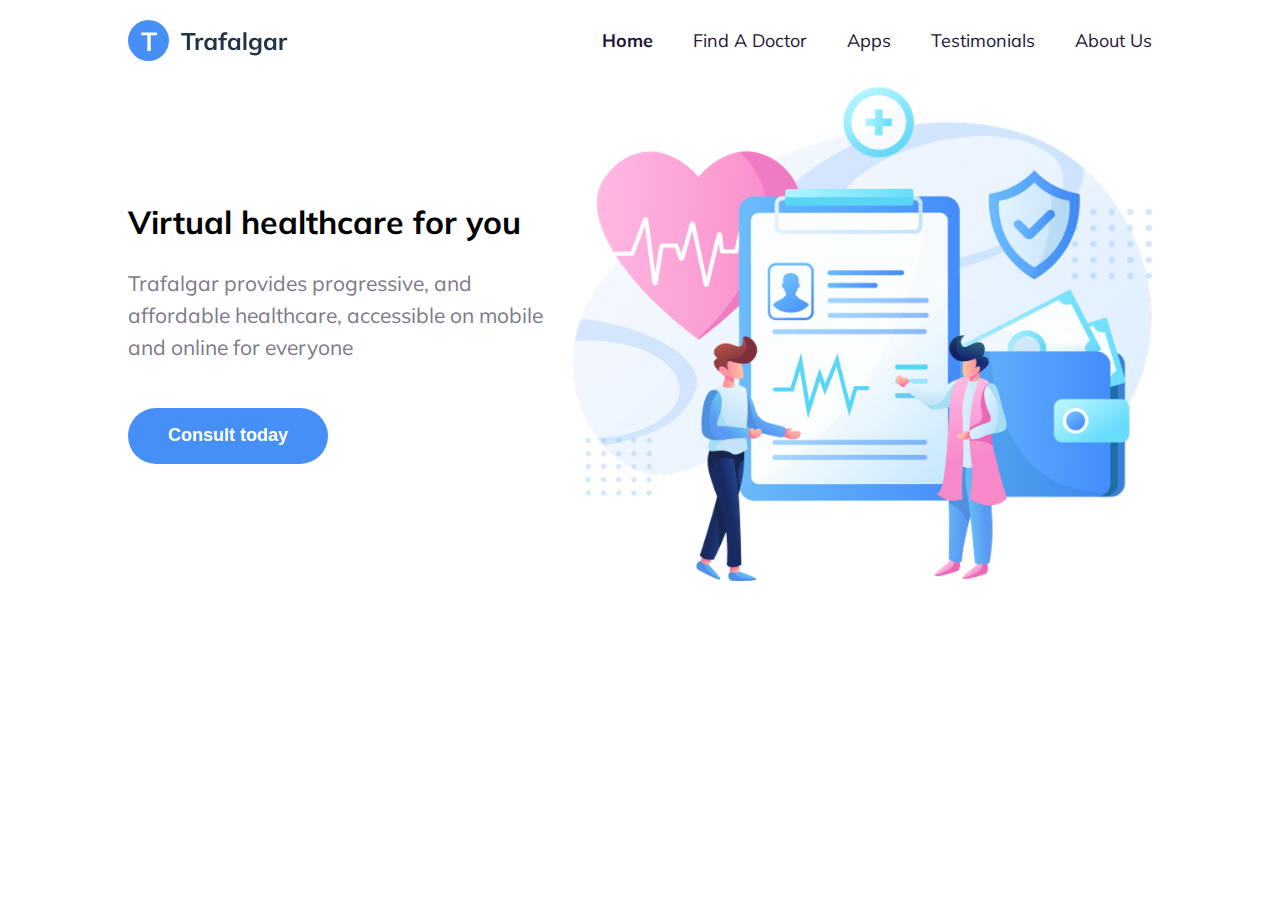
==== index.html @ fb0a2089 "first commit" ====
<!DOCTYPE html>
<html lang="en">
<head>
    <meta charset="UTF-8">
    <meta name="viewport" content="width=device-width, initial-scale=1.0">
    <title>Trafalgar</title>
    <link rel="stylesheet" href="style.css">
</head>
    <body> 
        <nav> 
            <div class="container"> 
                <div class="flex"> 
                    <svg width="160" height="41" viewBox="0 0 160 41" fill="none" xmlns="http://www.w3.org/2000/svg">
                        <path d="M58.856 30V15.624H53.264V13.08H67.544V15.624H61.952V30H58.856ZM67.5924 30V20.976C67.5924 20.464 67.5764 19.944 67.5444 19.416C67.5284 18.888 67.4884 18.376 67.4244 17.88H70.3284L70.6644 21.192H70.1844C70.3444 20.392 70.6084 19.728 70.9764 19.2C71.3604 18.672 71.8244 18.28 72.3684 18.024C72.9124 17.768 73.5044 17.64 74.1444 17.64C74.4324 17.64 74.6644 17.656 74.8404 17.688C75.0164 17.704 75.1924 17.744 75.3684 17.808L75.3444 20.448C75.0404 20.32 74.7764 20.24 74.5524 20.208C74.3444 20.176 74.0804 20.16 73.7604 20.16C73.0724 20.16 72.4884 20.304 72.0084 20.592C71.5444 20.88 71.1924 21.28 70.9524 21.792C70.7284 22.304 70.6164 22.888 70.6164 23.544V30H67.5924ZM81.6011 30.24C80.5451 30.24 79.6171 29.992 78.8171 29.496C78.0171 28.984 77.3931 28.256 76.9451 27.312C76.4971 26.368 76.2731 25.24 76.2731 23.928C76.2731 22.616 76.4971 21.496 76.9451 20.568C77.3931 19.624 78.0171 18.904 78.8171 18.408C79.6171 17.896 80.5451 17.64 81.6011 17.64C82.6251 17.64 83.5211 17.896 84.2891 18.408C85.0731 18.904 85.5931 19.576 85.8491 20.424H85.5851L85.8491 17.88H88.7291C88.6811 18.376 88.6331 18.88 88.5851 19.392C88.5531 19.904 88.5371 20.408 88.5371 20.904V30H85.5611L85.5371 27.504H85.8251C85.5691 28.336 85.0491 29 84.2651 29.496C83.4811 29.992 82.5931 30.24 81.6011 30.24ZM82.4411 27.936C83.3851 27.936 84.1451 27.608 84.7211 26.952C85.2971 26.28 85.5851 25.272 85.5851 23.928C85.5851 22.584 85.2971 21.584 84.7211 20.928C84.1451 20.272 83.3851 19.944 82.4411 19.944C81.4971 19.944 80.7371 20.272 80.1611 20.928C79.5851 21.584 79.2971 22.584 79.2971 23.928C79.2971 25.272 79.5771 26.28 80.1371 26.952C80.7131 27.608 81.4811 27.936 82.4411 27.936ZM92.6199 30V20.136H90.2919V17.88H93.4599L92.6199 18.648V16.8C92.6199 15.296 93.0039 14.16 93.7719 13.392C94.5559 12.624 95.6999 12.24 97.2039 12.24C97.5559 12.24 97.9239 12.264 98.3079 12.312C98.7079 12.36 99.0519 12.448 99.3399 12.576V14.928C99.1319 14.848 98.8839 14.784 98.5959 14.736C98.3079 14.688 98.0279 14.664 97.7559 14.664C97.3399 14.664 96.9639 14.744 96.6279 14.904C96.3079 15.064 96.0519 15.312 95.8599 15.648C95.6839 15.968 95.5959 16.4 95.5959 16.944V18.408L95.1639 17.88H98.7879V20.136H95.6199V30H92.6199ZM105.203 30.24C104.147 30.24 103.219 29.992 102.419 29.496C101.619 28.984 100.995 28.256 100.547 27.312C100.099 26.368 99.8746 25.24 99.8746 23.928C99.8746 22.616 100.099 21.496 100.547 20.568C100.995 19.624 101.619 18.904 102.419 18.408C103.219 17.896 104.147 17.64 105.203 17.64C106.227 17.64 107.123 17.896 107.891 18.408C108.675 18.904 109.195 19.576 109.451 20.424H109.187L109.451 17.88H112.331C112.283 18.376 112.235 18.88 112.187 19.392C112.155 19.904 112.139 20.408 112.139 20.904V30H109.163L109.139 27.504H109.427C109.171 28.336 108.651 29 107.867 29.496C107.083 29.992 106.195 30.24 105.203 30.24ZM106.043 27.936C106.987 27.936 107.747 27.608 108.323 26.952C108.899 26.28 109.187 25.272 109.187 23.928C109.187 22.584 108.899 21.584 108.323 20.928C107.747 20.272 106.987 19.944 106.043 19.944C105.099 19.944 104.339 20.272 103.763 20.928C103.187 21.584 102.899 22.584 102.899 23.928C102.899 25.272 103.179 26.28 103.739 26.952C104.315 27.608 105.083 27.936 106.043 27.936ZM115.405 30V12.336H118.405V30H115.405ZM127.279 35.376C126.159 35.376 125.143 35.256 124.231 35.016C123.335 34.776 122.535 34.408 121.831 33.912L122.479 31.752C122.943 32.056 123.423 32.304 123.919 32.496C124.415 32.688 124.927 32.832 125.455 32.928C125.983 33.024 126.519 33.072 127.063 33.072C128.183 33.072 129.015 32.792 129.559 32.232C130.119 31.688 130.399 30.904 130.399 29.88V26.976H130.639C130.383 27.808 129.863 28.472 129.079 28.968C128.311 29.464 127.423 29.712 126.415 29.712C125.327 29.712 124.375 29.472 123.559 28.992C122.759 28.496 122.135 27.792 121.687 26.88C121.239 25.968 121.015 24.896 121.015 23.664C121.015 22.432 121.239 21.368 121.687 20.472C122.135 19.56 122.759 18.864 123.559 18.384C124.375 17.888 125.327 17.64 126.415 17.64C127.439 17.64 128.327 17.888 129.079 18.384C129.847 18.864 130.359 19.52 130.615 20.352L130.399 20.208L130.639 17.88H133.543C133.479 18.376 133.431 18.88 133.399 19.392C133.367 19.904 133.351 20.408 133.351 20.904V29.52C133.351 31.424 132.831 32.872 131.791 33.864C130.767 34.872 129.263 35.376 127.279 35.376ZM127.231 27.408C128.191 27.408 128.951 27.088 129.511 26.448C130.087 25.792 130.375 24.864 130.375 23.664C130.375 22.464 130.087 21.544 129.511 20.904C128.951 20.264 128.191 19.944 127.231 19.944C126.255 19.944 125.479 20.264 124.903 20.904C124.327 21.544 124.039 22.464 124.039 23.664C124.039 24.864 124.327 25.792 124.903 26.448C125.479 27.088 126.255 27.408 127.231 27.408ZM141.273 30.24C140.217 30.24 139.289 29.992 138.489 29.496C137.689 28.984 137.065 28.256 136.617 27.312C136.169 26.368 135.945 25.24 135.945 23.928C135.945 22.616 136.169 21.496 136.617 20.568C137.065 19.624 137.689 18.904 138.489 18.408C139.289 17.896 140.217 17.64 141.273 17.64C142.297 17.64 143.193 17.896 143.961 18.408C144.745 18.904 145.265 19.576 145.521 20.424H145.257L145.521 17.88H148.401C148.353 18.376 148.305 18.88 148.257 19.392C148.225 19.904 148.209 20.408 148.209 20.904V30H145.233L145.209 27.504H145.497C145.241 28.336 144.721 29 143.937 29.496C143.153 29.992 142.265 30.24 141.273 30.24ZM142.113 27.936C143.057 27.936 143.817 27.608 144.393 26.952C144.969 26.28 145.257 25.272 145.257 23.928C145.257 22.584 144.969 21.584 144.393 20.928C143.817 20.272 143.057 19.944 142.113 19.944C141.169 19.944 140.409 20.272 139.833 20.928C139.257 21.584 138.969 22.584 138.969 23.928C138.969 25.272 139.249 26.28 139.809 26.952C140.385 27.608 141.153 27.936 142.113 27.936ZM151.452 30V20.976C151.452 20.464 151.436 19.944 151.404 19.416C151.388 18.888 151.348 18.376 151.284 17.88H154.188L154.524 21.192H154.044C154.204 20.392 154.468 19.728 154.836 19.2C155.22 18.672 155.684 18.28 156.228 18.024C156.772 17.768 157.364 17.64 158.004 17.64C158.292 17.64 158.524 17.656 158.7 17.688C158.876 17.704 159.052 17.744 159.228 17.808L159.204 20.448C158.9 20.32 158.636 20.24 158.412 20.208C158.204 20.176 157.94 20.16 157.62 20.16C156.932 20.16 156.348 20.304 155.868 20.592C155.404 20.88 155.052 21.28 154.812 21.792C154.588 22.304 154.476 22.888 154.476 23.544V30H151.452Z" fill="#233348"/>
                        <circle cx="20.5" cy="20.5" r="20.5" fill="#458FF6"/>
                        <path d="M19.344 15.244H13.312V12.488H28.782V15.244H22.724V31H19.344V15.244Z" fill="white"/>
                    </svg>  
                     <ul class="flex"> 
                        <li><a href="" class="nav-link active">home</a></li> 
                        <li><a href="" class="nav-link">find a doctor</a></li> 
                        <li><a href="" class="nav-link">apps</a></li> 
                        <li><a href="" class="nav-link">testimonials</a></li> 
                        <li><a href="" class="nav-link">about us</a></li> 
                    </ul> 
                </div> 
            </div> 
        </nav>
        <header>
            <div class="container">
                <div class="flex">
                    <div class="header-content">
                        <h1>Virtual healthcare 
                            for you</h1>
                        <p>Trafalgar provides progressive, and affordable 
                            healthcare, accessible on mobile and online 
                            for everyone</p>
                        <button class="btn">
                            Consult today
                        </button>
                    </div>
                    <div class="header-img">
                        <img src="headerimg.png" alt="">
                    </div>
                </div>
            </div>
        </header>
    </body>
</html>
---- style.css ----
@import url('https://fonts.googleapis.com/css2?family=Mulish:ital,wght@0,200..1000;1,200..1000&display=swap');
*{
    margin: 0;
    padding: 0;
    box-sizing: border-box;
}
body{
    font-family: "Mulish", sans-serif;
}
:root{
    --gray-light:#7D7987;
    --button: #458FF6;
    --black: #00000000;
}
.h1{
    font-size: 48px;
    line-height: 56px;
    font-weight: 400;
    color: var(--black);
}
.p{
    font-size: 16px;
    color: var(--gray-light);
}
.container { 
    width: 80%; 
    margin: auto; 
    } 
.flex { 
    display: flex; 
    justify-content: space-between; 
    align-items: center;
    } 
nav{
    padding: 20px 0;
}
ul { 
    list-style-type: none; 
    } 
a{ 
    text-decoration: none; 
    } 
ul.flex { 
    gap: 40px; 
    } 
.active{ 
    font-weight: bold; 
    }
.nav-link{
    font-size: 18px;
    color: #1F1534;
    text-transform: capitalize;
    }
.header-content{ 
    max-width: 445px;
}
.header-content p{
    font-size: 21px;
    line-height: 32px;
    color: var(--gray-light);
    margin-top: 25px;
    margin-bottom: 45px ;
}
.btn{
    min-width: 200px;
    height: 56px;
    border-radius: 55px;
    -webkit-border-radius: 55px;
    -moz-border-radius: 55px;
    -ms-border-radius: 55px;
    -o-border-radius: 55px;
}
.header-content .btn{
    background-color: var(--button);
    border: none;
    font-size: 18px;
    font-weight: bold;
    color: white;
}
.header-img img{
    width: 100%;
}
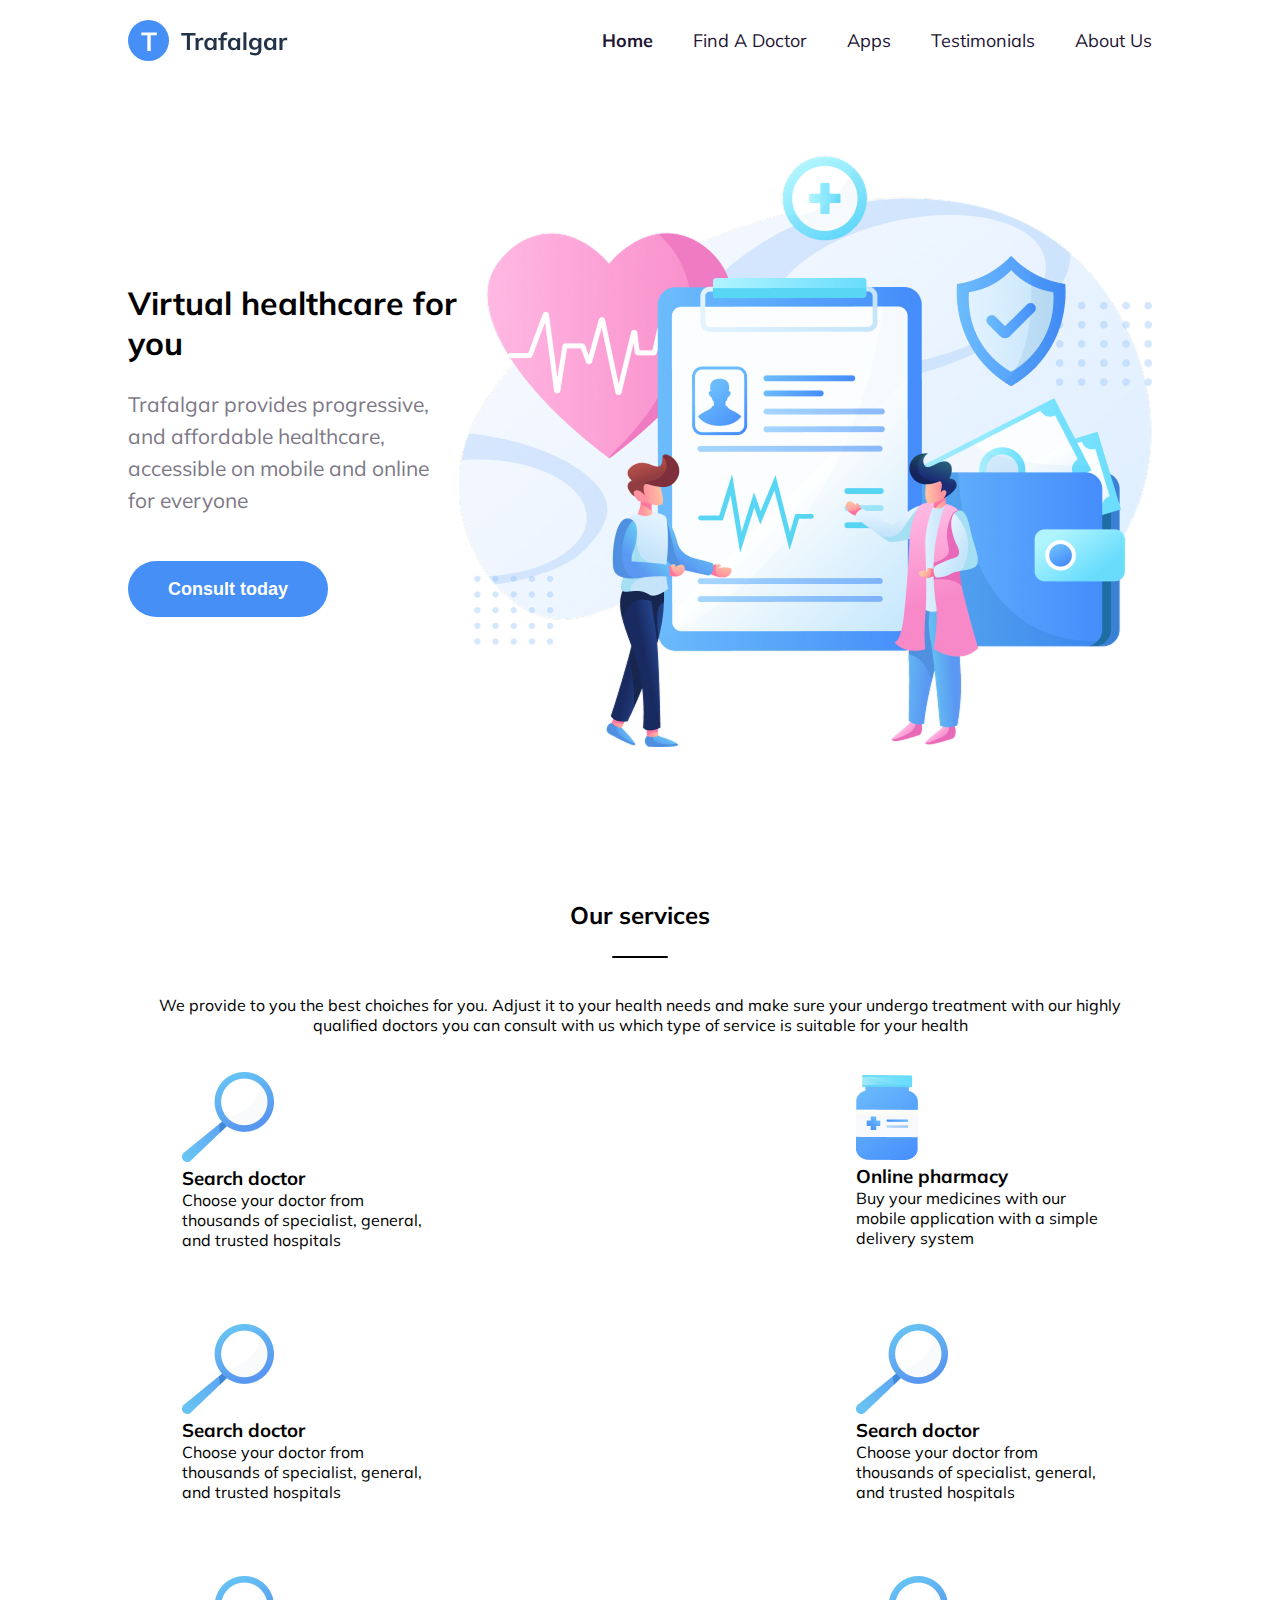
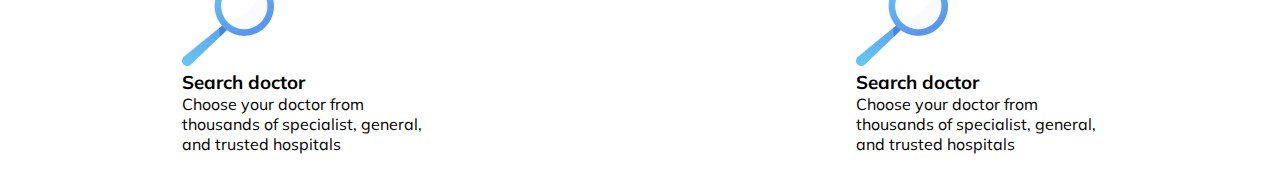
==== commit dfbdc5cc: "adding" ====
--- a/index.html
+++ b/index.html
@@ -4,7 +4,9 @@
     <meta charset="UTF-8">
     <meta name="viewport" content="width=device-width, initial-scale=1.0">
     <title>Trafalgar</title>
+    <link rel="stylesheet" href="all.min.css ">
     <link rel="stylesheet" href="style.css">
+    <link rel="stylesheet" href="media.css">
 </head>
     <body> 
         <nav> 
@@ -14,7 +16,12 @@
                         <path d="M58.856 30V15.624H53.264V13.08H67.544V15.624H61.952V30H58.856ZM67.5924 30V20.976C67.5924 20.464 67.5764 19.944 67.5444 19.416C67.5284 18.888 67.4884 18.376 67.4244 17.88H70.3284L70.6644 21.192H70.1844C70.3444 20.392 70.6084 19.728 70.9764 19.2C71.3604 18.672 71.8244 18.28 72.3684 18.024C72.9124 17.768 73.5044 17.64 74.1444 17.64C74.4324 17.64 74.6644 17.656 74.8404 17.688C75.0164 17.704 75.1924 17.744 75.3684 17.808L75.3444 20.448C75.0404 20.32 74.7764 20.24 74.5524 20.208C74.3444 20.176 74.0804 20.16 73.7604 20.16C73.0724 20.16 72.4884 20.304 72.0084 20.592C71.5444 20.88 71.1924 21.28 70.9524 21.792C70.7284 22.304 70.6164 22.888 70.6164 23.544V30H67.5924ZM81.6011 30.24C80.5451 30.24 79.6171 29.992 78.8171 29.496C78.0171 28.984 77.3931 28.256 76.9451 27.312C76.4971 26.368 76.2731 25.24 76.2731 23.928C76.2731 22.616 76.4971 21.496 76.9451 20.568C77.3931 19.624 78.0171 18.904 78.8171 18.408C79.6171 17.896 80.5451 17.64 81.6011 17.64C82.6251 17.64 83.5211 17.896 84.2891 18.408C85.0731 18.904 85.5931 19.576 85.8491 20.424H85.5851L85.8491 17.88H88.7291C88.6811 18.376 88.6331 18.88 88.5851 19.392C88.5531 19.904 88.5371 20.408 88.5371 20.904V30H85.5611L85.5371 27.504H85.8251C85.5691 28.336 85.0491 29 84.2651 29.496C83.4811 29.992 82.5931 30.24 81.6011 30.24ZM82.4411 27.936C83.3851 27.936 84.1451 27.608 84.7211 26.952C85.2971 26.28 85.5851 25.272 85.5851 23.928C85.5851 22.584 85.2971 21.584 84.7211 20.928C84.1451 20.272 83.3851 19.944 82.4411 19.944C81.4971 19.944 80.7371 20.272 80.1611 20.928C79.5851 21.584 79.2971 22.584 79.2971 23.928C79.2971 25.272 79.5771 26.28 80.1371 26.952C80.7131 27.608 81.4811 27.936 82.4411 27.936ZM92.6199 30V20.136H90.2919V17.88H93.4599L92.6199 18.648V16.8C92.6199 15.296 93.0039 14.16 93.7719 13.392C94.5559 12.624 95.6999 12.24 97.2039 12.24C97.5559 12.24 97.9239 12.264 98.3079 12.312C98.7079 12.36 99.0519 12.448 99.3399 12.576V14.928C99.1319 14.848 98.8839 14.784 98.5959 14.736C98.3079 14.688 98.0279 14.664 97.7559 14.664C97.3399 14.664 96.9639 14.744 96.6279 14.904C96.3079 15.064 96.0519 15.312 95.8599 15.648C95.6839 15.968 95.5959 16.4 95.5959 16.944V18.408L95.1639 17.88H98.7879V20.136H95.6199V30H92.6199ZM105.203 30.24C104.147 30.24 103.219 29.992 102.419 29.496C101.619 28.984 100.995 28.256 100.547 27.312C100.099 26.368 99.8746 25.24 99.8746 23.928C99.8746 22.616 100.099 21.496 100.547 20.568C100.995 19.624 101.619 18.904 102.419 18.408C103.219 17.896 104.147 17.64 105.203 17.64C106.227 17.64 107.123 17.896 107.891 18.408C108.675 18.904 109.195 19.576 109.451 20.424H109.187L109.451 17.88H112.331C112.283 18.376 112.235 18.88 112.187 19.392C112.155 19.904 112.139 20.408 112.139 20.904V30H109.163L109.139 27.504H109.427C109.171 28.336 108.651 29 107.867 29.496C107.083 29.992 106.195 30.24 105.203 30.24ZM106.043 27.936C106.987 27.936 107.747 27.608 108.323 26.952C108.899 26.28 109.187 25.272 109.187 23.928C109.187 22.584 108.899 21.584 108.323 20.928C107.747 20.272 106.987 19.944 106.043 19.944C105.099 19.944 104.339 20.272 103.763 20.928C103.187 21.584 102.899 22.584 102.899 23.928C102.899 25.272 103.179 26.28 103.739 26.952C104.315 27.608 105.083 27.936 106.043 27.936ZM115.405 30V12.336H118.405V30H115.405ZM127.279 35.376C126.159 35.376 125.143 35.256 124.231 35.016C123.335 34.776 122.535 34.408 121.831 33.912L122.479 31.752C122.943 32.056 123.423 32.304 123.919 32.496C124.415 32.688 124.927 32.832 125.455 32.928C125.983 33.024 126.519 33.072 127.063 33.072C128.183 33.072 129.015 32.792 129.559 32.232C130.119 31.688 130.399 30.904 130.399 29.88V26.976H130.639C130.383 27.808 129.863 28.472 129.079 28.968C128.311 29.464 127.423 29.712 126.415 29.712C125.327 29.712 124.375 29.472 123.559 28.992C122.759 28.496 122.135 27.792 121.687 26.88C121.239 25.968 121.015 24.896 121.015 23.664C121.015 22.432 121.239 21.368 121.687 20.472C122.135 19.56 122.759 18.864 123.559 18.384C124.375 17.888 125.327 17.64 126.415 17.64C127.439 17.64 128.327 17.888 129.079 18.384C129.847 18.864 130.359 19.52 130.615 20.352L130.399 20.208L130.639 17.88H133.543C133.479 18.376 133.431 18.88 133.399 19.392C133.367 19.904 133.351 20.408 133.351 20.904V29.52C133.351 31.424 132.831 32.872 131.791 33.864C130.767 34.872 129.263 35.376 127.279 35.376ZM127.231 27.408C128.191 27.408 128.951 27.088 129.511 26.448C130.087 25.792 130.375 24.864 130.375 23.664C130.375 22.464 130.087 21.544 129.511 20.904C128.951 20.264 128.191 19.944 127.231 19.944C126.255 19.944 125.479 20.264 124.903 20.904C124.327 21.544 124.039 22.464 124.039 23.664C124.039 24.864 124.327 25.792 124.903 26.448C125.479 27.088 126.255 27.408 127.231 27.408ZM141.273 30.24C140.217 30.24 139.289 29.992 138.489 29.496C137.689 28.984 137.065 28.256 136.617 27.312C136.169 26.368 135.945 25.24 135.945 23.928C135.945 22.616 136.169 21.496 136.617 20.568C137.065 19.624 137.689 18.904 138.489 18.408C139.289 17.896 140.217 17.64 141.273 17.64C142.297 17.64 143.193 17.896 143.961 18.408C144.745 18.904 145.265 19.576 145.521 20.424H145.257L145.521 17.88H148.401C148.353 18.376 148.305 18.88 148.257 19.392C148.225 19.904 148.209 20.408 148.209 20.904V30H145.233L145.209 27.504H145.497C145.241 28.336 144.721 29 143.937 29.496C143.153 29.992 142.265 30.24 141.273 30.24ZM142.113 27.936C143.057 27.936 143.817 27.608 144.393 26.952C144.969 26.28 145.257 25.272 145.257 23.928C145.257 22.584 144.969 21.584 144.393 20.928C143.817 20.272 143.057 19.944 142.113 19.944C141.169 19.944 140.409 20.272 139.833 20.928C139.257 21.584 138.969 22.584 138.969 23.928C138.969 25.272 139.249 26.28 139.809 26.952C140.385 27.608 141.153 27.936 142.113 27.936ZM151.452 30V20.976C151.452 20.464 151.436 19.944 151.404 19.416C151.388 18.888 151.348 18.376 151.284 17.88H154.188L154.524 21.192H154.044C154.204 20.392 154.468 19.728 154.836 19.2C155.22 18.672 155.684 18.28 156.228 18.024C156.772 17.768 157.364 17.64 158.004 17.64C158.292 17.64 158.524 17.656 158.7 17.688C158.876 17.704 159.052 17.744 159.228 17.808L159.204 20.448C158.9 20.32 158.636 20.24 158.412 20.208C158.204 20.176 157.94 20.16 157.62 20.16C156.932 20.16 156.348 20.304 155.868 20.592C155.404 20.88 155.052 21.28 154.812 21.792C154.588 22.304 154.476 22.888 154.476 23.544V30H151.452Z" fill="#233348"/>
                         <circle cx="20.5" cy="20.5" r="20.5" fill="#458FF6"/>
                         <path d="M19.344 15.244H13.312V12.488H28.782V15.244H22.724V31H19.344V15.244Z" fill="white"/>
-                    </svg>  
+                    </svg> 
+                    <input type="checkbox" hidden id="menu_check">
+                    <label for="menu_check">
+                        <i class="fa-solid fa-bars open"></i>
+                        <i class="fa-solid fa-xmark close"></i>
+                    </label> 
                      <ul class="flex"> 
                         <li><a href="" class="nav-link active">home</a></li> 
                         <li><a href="" class="nav-link">find a doctor</a></li> 
@@ -44,6 +51,49 @@
                 </div>
             </div>
         </header>
+        <main>
+            <section class="services ">
+                <div class="container">
+                    <h2>Our services</h2>
+                    <svg width="56" height="2" viewBox="0 0 56 2" fill="none" xmlns="http://www.w3.org/2000/svg">
+                        <rect width="56" height="2" rx="1" fill="black"/>
+                        </svg>
+                    <p>We provide to you the best choiches for you. Adjust it to your health needs and make sure your undergo treatment with our highly qualified doctors you can consult with us which type of service is suitable for your health</p>
+                    <div class="cards flex">
+                        <div class="card">
+                            <img src="card1.png" alt="search">  
+                            <h3>Search doctor</h3>
+                            <p>Choose your doctor from thousands of specialist, general, and trusted hospitals</p>
+                        </div>
+                        <div class="card">
+                            <img src="Frame.png" alt="frame">  
+                            <h3>Online pharmacy</h3>
+                            <p>Buy  your medicines with our mobile application with a simple delivery system</p>
+                        </div>
+                        <div class="card">
+                            <img src="card1.png" alt="search">  
+                            <h3>Search doctor</h3>
+                            <p>Choose your doctor from thousands of specialist, general, and trusted hospitals</p>
+                        </div>
+                        <div class="card">
+                            <img src="card1.png" alt="search">  
+                            <h3>Search doctor</h3>
+                            <p>Choose your doctor from thousands of specialist, general, and trusted hospitals</p>
+                        </div>
+                        <div class="card">
+                            <img src="card1.png" alt="search">  
+                            <h3>Search doctor</h3>
+                            <p>Choose your doctor from thousands of specialist, general, and trusted hospitals</p>
+                        </div>
+                        <div class="card">
+                            <img src="card1.png" alt="search">  
+                            <h3>Search doctor</h3>
+                            <p>Choose your doctor from thousands of specialist, general, and trusted hospitals</p>
+                        </div>
+                    </div>
+                </div>
+            </section>
+        </main>
     </body>
 </html>
 
--- a/all.min.css
+++ b/all.min.css
@@ -0,0 +1,9 @@
+/*!
+ * Font Awesome Free 6.7.2 by @fontawesome - https://fontawesome.com
+ * License - https://fontawesome.com/license/free (Icons: CC BY 4.0, Fonts: SIL OFL 1.1, Code: MIT License)
+ * Copyright 2024 Fonticons, Inc.
+ */
+.fa{font-family:var(--fa-style-family,"Font Awesome 6 Free");font-weight:var(--fa-style,900)}.fa,.fa-brands,.fa-regular,.fa-solid,.fab,.far,.fas{-moz-osx-font-smoothing:grayscale;-webkit-font-smoothing:antialiased;display:var(--fa-display,inline-block);font-style:normal;font-variant:normal;line-height:1;text-rendering:auto}.fa-brands:before,.fa-regular:before,.fa-solid:before,.fa:before,.fab:before,.far:before,.fas:before{content:var(--fa)}.fa-classic,.fa-regular,.fa-solid,.far,.fas{font-family:"Font Awesome 6 Free"}.fa-brands,.fab{font-family:"Font Awesome 6 Brands"}.fa-1x{font-size:1em}.fa-2x{font-size:2em}.fa-3x{font-size:3em}.fa-4x{font-size:4em}.fa-5x{font-size:5em}.fa-6x{font-size:6em}.fa-7x{font-size:7em}.fa-8x{font-size:8em}.fa-9x{font-size:9em}.fa-10x{font-size:10em}.fa-2xs{font-size:.625em;line-height:.1em;vertical-align:.225em}.fa-xs{font-size:.75em;line-height:.08333em;vertical-align:.125em}.fa-sm{font-size:.875em;line-height:.07143em;vertical-align:.05357em}.fa-lg{font-size:1.25em;line-height:.05em;vertical-align:-.075em}.fa-xl{font-size:1.5em;line-height:.04167em;vertical-align:-.125em}.fa-2xl{font-size:2em;line-height:.03125em;vertical-align:-.1875em}.fa-fw{text-align:center;width:1.25em}.fa-ul{list-style-type:none;margin-left:var(--fa-li-margin,2.5em);padding-left:0}.fa-ul>li{position:relative}.fa-li{left:calc(var(--fa-li-width, 2em)*-1);position:absolute;text-align:center;width:var(--fa-li-width,2em);line-height:inherit}.fa-border{border-radius:var(--fa-border-radius,.1em);border:var(--fa-border-width,.08em) var(--fa-border-style,solid) var(--fa-border-color,#eee);padding:var(--fa-border-padding,.2em .25em .15em)}.fa-pull-left{float:left;margin-right:var(--fa-pull-margin,.3em)}.fa-pull-right{float:right;margin-left:var(--fa-pull-margin,.3em)}.fa-beat{animation-name:fa-beat;animation-delay:var(--fa-animation-delay,0s);animation-direction:var(--fa-animation-direction,normal);animation-duration:var(--fa-animation-duration,1s);animation-iteration-count:var(--fa-animation-iteration-count,infinite);animation-timing-function:var(--fa-animation-timing,ease-in-out)}.fa-bounce{animation-name:fa-bounce;animation-delay:var(--fa-animation-delay,0s);animation-direction:var(--fa-animation-direction,normal);animation-duration:var(--fa-animation-duration,1s);animation-iteration-count:var(--fa-animation-iteration-count,infinite);animation-timing-function:var(--fa-animation-timing,cubic-bezier(.28,.84,.42,1))}.fa-fade{animation-name:fa-fade;animation-iteration-count:var(--fa-animation-iteration-count,infinite);animation-timing-function:var(--fa-animation-timing,cubic-bezier(.4,0,.6,1))}.fa-beat-fade,.fa-fade{animation-delay:var(--fa-animation-delay,0s);animation-direction:var(--fa-animation-direction,normal);animation-duration:var(--fa-animation-duration,1s)}.fa-beat-fade{animation-name:fa-beat-fade;animation-iteration-count:var(--fa-animation-iteration-count,infinite);animation-timing-function:var(--fa-animation-timing,cubic-bezier(.4,0,.6,1))}.fa-flip{animation-name:fa-flip;animation-delay:var(--fa-animation-delay,0s);animation-direction:var(--fa-animation-direction,normal);animation-duration:var(--fa-animation-duration,1s);animation-iteration-count:var(--fa-animation-iteration-count,infinite);animation-timing-function:var(--fa-animation-timing,ease-in-out)}.fa-shake{animation-name:fa-shake;animation-duration:var(--fa-animation-duration,1s);animation-iteration-count:var(--fa-animation-iteration-count,infinite);animation-timing-function:var(--fa-animation-timing,linear)}.fa-shake,.fa-spin{animation-delay:var(--fa-animation-delay,0s);animation-direction:var(--fa-animation-direction,normal)}.fa-spin{animation-name:fa-spin;animation-duration:var(--fa-animation-duration,2s);animation-iteration-count:var(--fa-animation-iteration-count,infinite);animation-timing-function:var(--fa-animation-timing,linear)}.fa-spin-reverse{--fa-animation-direction:reverse}.fa-pulse,.fa-spin-pulse{animation-name:fa-spin;animation-direction:var(--fa-animation-direction,normal);animation-duration:var(--fa-animation-duration,1s);animation-iteration-count:var(--fa-animation-iteration-count,infinite);animation-timing-function:var(--fa-animation-timing,steps(8))}@media (prefers-reduced-motion:reduce){.fa-beat,.fa-beat-fade,.fa-bounce,.fa-fade,.fa-flip,.fa-pulse,.fa-shake,.fa-spin,.fa-spin-pulse{animation-delay:-1ms;animation-duration:1ms;animation-iteration-count:1;transition-delay:0s;transition-duration:0s}}@keyframes fa-beat{0%,90%{transform:scale(1)}45%{transform:scale(var(--fa-beat-scale,1.25))}}@keyframes fa-bounce{0%{transform:scale(1) translateY(0)}10%{transform:scale(var(--fa-bounce-start-scale-x,1.1),var(--fa-bounce-start-scale-y,.9)) translateY(0)}30%{transform:scale(var(--fa-bounce-jump-scale-x,.9),var(--fa-bounce-jump-scale-y,1.1)) translateY(var(--fa-bounce-height,-.5em))}50%{transform:scale(var(--fa-bounce-land-scale-x,1.05),var(--fa-bounce-land-scale-y,.95)) translateY(0)}57%{transform:scale(1) translateY(var(--fa-bounce-rebound,-.125em))}64%{transform:scale(1) translateY(0)}to{transform:scale(1) translateY(0)}}@keyframes fa-fade{50%{opacity:var(--fa-fade-opacity,.4)}}@keyframes fa-beat-fade{0%,to{opacity:var(--fa-beat-fade-opacity,.4);transform:scale(1)}50%{opacity:1;transform:scale(var(--fa-beat-fade-scale,1.125))}}@keyframes fa-flip{50%{transform:rotate3d(var(--fa-flip-x,0),var(--fa-flip-y,1),var(--fa-flip-z,0),var(--fa-flip-angle,-180deg))}}@keyframes fa-shake{0%{transform:rotate(-15deg)}4%{transform:rotate(15deg)}8%,24%{transform:rotate(-18deg)}12%,28%{transform:rotate(18deg)}16%{transform:rotate(-22deg)}20%{transform:rotate(22deg)}32%{transform:rotate(-12deg)}36%{transform:rotate(12deg)}40%,to{transform:rotate(0deg)}}@keyframes fa-spin{0%{transform:rotate(0deg)}to{transform:rotate(1turn)}}.fa-rotate-90{transform:rotate(90deg)}.fa-rotate-180{transform:rotate(180deg)}.fa-rotate-270{transform:rotate(270deg)}.fa-flip-horizontal{transform:scaleX(-1)}.fa-flip-vertical{transform:scaleY(-1)}.fa-flip-both,.fa-flip-horizontal.fa-flip-vertical{transform:scale(-1)}.fa-rotate-by{transform:rotate(var(--fa-rotate-angle,0))}.fa-stack{display:inline-block;height:2em;line-height:2em;position:relative;vertical-align:middle;width:2.5em}.fa-stack-1x,.fa-stack-2x{left:0;position:absolute;text-align:center;width:100%;z-index:var(--fa-stack-z-index,auto)}.fa-stack-1x{line-height:inherit}.fa-stack-2x{font-size:2em}.fa-inverse{color:var(--fa-inverse,#fff)}
+
+.fa-0{--fa:"\30"}.fa-1{--fa:"\31"}.fa-2{--fa:"\32"}.fa-3{--fa:"\33"}.fa-4{--fa:"\34"}.fa-5{--fa:"\35"}.fa-6{--fa:"\36"}.fa-7{--fa:"\37"}.fa-8{--fa:"\38"}.fa-9{--fa:"\39"}.fa-fill-drip{--fa:"\f576"}.fa-arrows-to-circle{--fa:"\e4bd"}.fa-chevron-circle-right,.fa-circle-chevron-right{--fa:"\f138"}.fa-at{--fa:"\40"}.fa-trash-alt,.fa-trash-can{--fa:"\f2ed"}.fa-text-height{--fa:"\f034"}.fa-user-times,.fa-user-xmark{--fa:"\f235"}.fa-stethoscope{--fa:"\f0f1"}.fa-comment-alt,.fa-message{--fa:"\f27a"}.fa-info{--fa:"\f129"}.fa-compress-alt,.fa-down-left-and-up-right-to-center{--fa:"\f422"}.fa-explosion{--fa:"\e4e9"}.fa-file-alt,.fa-file-lines,.fa-file-text{--fa:"\f15c"}.fa-wave-square{--fa:"\f83e"}.fa-ring{--fa:"\f70b"}.fa-building-un{--fa:"\e4d9"}.fa-dice-three{--fa:"\f527"}.fa-calendar-alt,.fa-calendar-days{--fa:"\f073"}.fa-anchor-circle-check{--fa:"\e4aa"}.fa-building-circle-arrow-right{--fa:"\e4d1"}.fa-volleyball,.fa-volleyball-ball{--fa:"\f45f"}.fa-arrows-up-to-line{--fa:"\e4c2"}.fa-sort-desc,.fa-sort-down{--fa:"\f0dd"}.fa-circle-minus,.fa-minus-circle{--fa:"\f056"}.fa-door-open{--fa:"\f52b"}.fa-right-from-bracket,.fa-sign-out-alt{--fa:"\f2f5"}.fa-atom{--fa:"\f5d2"}.fa-soap{--fa:"\e06e"}.fa-heart-music-camera-bolt,.fa-icons{--fa:"\f86d"}.fa-microphone-alt-slash,.fa-microphone-lines-slash{--fa:"\f539"}.fa-bridge-circle-check{--fa:"\e4c9"}.fa-pump-medical{--fa:"\e06a"}.fa-fingerprint{--fa:"\f577"}.fa-hand-point-right{--fa:"\f0a4"}.fa-magnifying-glass-location,.fa-search-location{--fa:"\f689"}.fa-forward-step,.fa-step-forward{--fa:"\f051"}.fa-face-smile-beam,.fa-smile-beam{--fa:"\f5b8"}.fa-flag-checkered{--fa:"\f11e"}.fa-football,.fa-football-ball{--fa:"\f44e"}.fa-school-circle-exclamation{--fa:"\e56c"}.fa-crop{--fa:"\f125"}.fa-angle-double-down,.fa-angles-down{--fa:"\f103"}.fa-users-rectangle{--fa:"\e594"}.fa-people-roof{--fa:"\e537"}.fa-people-line{--fa:"\e534"}.fa-beer,.fa-beer-mug-empty{--fa:"\f0fc"}.fa-diagram-predecessor{--fa:"\e477"}.fa-arrow-up-long,.fa-long-arrow-up{--fa:"\f176"}.fa-burn,.fa-fire-flame-simple{--fa:"\f46a"}.fa-male,.fa-person{--fa:"\f183"}.fa-laptop{--fa:"\f109"}.fa-file-csv{--fa:"\f6dd"}.fa-menorah{--fa:"\f676"}.fa-truck-plane{--fa:"\e58f"}.fa-record-vinyl{--fa:"\f8d9"}.fa-face-grin-stars,.fa-grin-stars{--fa:"\f587"}.fa-bong{--fa:"\f55c"}.fa-pastafarianism,.fa-spaghetti-monster-flying{--fa:"\f67b"}.fa-arrow-down-up-across-line{--fa:"\e4af"}.fa-spoon,.fa-utensil-spoon{--fa:"\f2e5"}.fa-jar-wheat{--fa:"\e517"}.fa-envelopes-bulk,.fa-mail-bulk{--fa:"\f674"}.fa-file-circle-exclamation{--fa:"\e4eb"}.fa-circle-h,.fa-hospital-symbol{--fa:"\f47e"}.fa-pager{--fa:"\f815"}.fa-address-book,.fa-contact-book{--fa:"\f2b9"}.fa-strikethrough{--fa:"\f0cc"}.fa-k{--fa:"\4b"}.fa-landmark-flag{--fa:"\e51c"}.fa-pencil,.fa-pencil-alt{--fa:"\f303"}.fa-backward{--fa:"\f04a"}.fa-caret-right{--fa:"\f0da"}.fa-comments{--fa:"\f086"}.fa-file-clipboard,.fa-paste{--fa:"\f0ea"}.fa-code-pull-request{--fa:"\e13c"}.fa-clipboard-list{--fa:"\f46d"}.fa-truck-loading,.fa-truck-ramp-box{--fa:"\f4de"}.fa-user-check{--fa:"\f4fc"}.fa-vial-virus{--fa:"\e597"}.fa-sheet-plastic{--fa:"\e571"}.fa-blog{--fa:"\f781"}.fa-user-ninja{--fa:"\f504"}.fa-person-arrow-up-from-line{--fa:"\e539"}.fa-scroll-torah,.fa-torah{--fa:"\f6a0"}.fa-broom-ball,.fa-quidditch,.fa-quidditch-broom-ball{--fa:"\f458"}.fa-toggle-off{--fa:"\f204"}.fa-archive,.fa-box-archive{--fa:"\f187"}.fa-person-drowning{--fa:"\e545"}.fa-arrow-down-9-1,.fa-sort-numeric-desc,.fa-sort-numeric-down-alt{--fa:"\f886"}.fa-face-grin-tongue-squint,.fa-grin-tongue-squint{--fa:"\f58a"}.fa-spray-can{--fa:"\f5bd"}.fa-truck-monster{--fa:"\f63b"}.fa-w{--fa:"\57"}.fa-earth-africa,.fa-globe-africa{--fa:"\f57c"}.fa-rainbow{--fa:"\f75b"}.fa-circle-notch{--fa:"\f1ce"}.fa-tablet-alt,.fa-tablet-screen-button{--fa:"\f3fa"}.fa-paw{--fa:"\f1b0"}.fa-cloud{--fa:"\f0c2"}.fa-trowel-bricks{--fa:"\e58a"}.fa-face-flushed,.fa-flushed{--fa:"\f579"}.fa-hospital-user{--fa:"\f80d"}.fa-tent-arrow-left-right{--fa:"\e57f"}.fa-gavel,.fa-legal{--fa:"\f0e3"}.fa-binoculars{--fa:"\f1e5"}.fa-microphone-slash{--fa:"\f131"}.fa-box-tissue{--fa:"\e05b"}.fa-motorcycle{--fa:"\f21c"}.fa-bell-concierge,.fa-concierge-bell{--fa:"\f562"}.fa-pen-ruler,.fa-pencil-ruler{--fa:"\f5ae"}.fa-people-arrows,.fa-people-arrows-left-right{--fa:"\e068"}.fa-mars-and-venus-burst{--fa:"\e523"}.fa-caret-square-right,.fa-square-caret-right{--fa:"\f152"}.fa-cut,.fa-scissors{--fa:"\f0c4"}.fa-sun-plant-wilt{--fa:"\e57a"}.fa-toilets-portable{--fa:"\e584"}.fa-hockey-puck{--fa:"\f453"}.fa-table{--fa:"\f0ce"}.fa-magnifying-glass-arrow-right{--fa:"\e521"}.fa-digital-tachograph,.fa-tachograph-digital{--fa:"\f566"}.fa-users-slash{--fa:"\e073"}.fa-clover{--fa:"\e139"}.fa-mail-reply,.fa-reply{--fa:"\f3e5"}.fa-star-and-crescent{--fa:"\f699"}.fa-house-fire{--fa:"\e50c"}.fa-minus-square,.fa-square-minus{--fa:"\f146"}.fa-helicopter{--fa:"\f533"}.fa-compass{--fa:"\f14e"}.fa-caret-square-down,.fa-square-caret-down{--fa:"\f150"}.fa-file-circle-question{--fa:"\e4ef"}.fa-laptop-code{--fa:"\f5fc"}.fa-swatchbook{--fa:"\f5c3"}.fa-prescription-bottle{--fa:"\f485"}.fa-bars,.fa-navicon{--fa:"\f0c9"}.fa-people-group{--fa:"\e533"}.fa-hourglass-3,.fa-hourglass-end{--fa:"\f253"}.fa-heart-broken,.fa-heart-crack{--fa:"\f7a9"}.fa-external-link-square-alt,.fa-square-up-right{--fa:"\f360"}.fa-face-kiss-beam,.fa-kiss-beam{--fa:"\f597"}.fa-film{--fa:"\f008"}.fa-ruler-horizontal{--fa:"\f547"}.fa-people-robbery{--fa:"\e536"}.fa-lightbulb{--fa:"\f0eb"}.fa-caret-left{--fa:"\f0d9"}.fa-circle-exclamation,.fa-exclamation-circle{--fa:"\f06a"}.fa-school-circle-xmark{--fa:"\e56d"}.fa-arrow-right-from-bracket,.fa-sign-out{--fa:"\f08b"}.fa-chevron-circle-down,.fa-circle-chevron-down{--fa:"\f13a"}.fa-unlock-alt,.fa-unlock-keyhole{--fa:"\f13e"}.fa-cloud-showers-heavy{--fa:"\f740"}.fa-headphones-alt,.fa-headphones-simple{--fa:"\f58f"}.fa-sitemap{--fa:"\f0e8"}.fa-circle-dollar-to-slot,.fa-donate{--fa:"\f4b9"}.fa-memory{--fa:"\f538"}.fa-road-spikes{--fa:"\e568"}.fa-fire-burner{--fa:"\e4f1"}.fa-flag{--fa:"\f024"}.fa-hanukiah{--fa:"\f6e6"}.fa-feather{--fa:"\f52d"}.fa-volume-down,.fa-volume-low{--fa:"\f027"}.fa-comment-slash{--fa:"\f4b3"}.fa-cloud-sun-rain{--fa:"\f743"}.fa-compress{--fa:"\f066"}.fa-wheat-alt,.fa-wheat-awn{--fa:"\e2cd"}.fa-ankh{--fa:"\f644"}.fa-hands-holding-child{--fa:"\e4fa"}.fa-asterisk{--fa:"\2a"}.fa-check-square,.fa-square-check{--fa:"\f14a"}.fa-peseta-sign{--fa:"\e221"}.fa-header,.fa-heading{--fa:"\f1dc"}.fa-ghost{--fa:"\f6e2"}.fa-list,.fa-list-squares{--fa:"\f03a"}.fa-phone-square-alt,.fa-square-phone-flip{--fa:"\f87b"}.fa-cart-plus{--fa:"\f217"}.fa-gamepad{--fa:"\f11b"}.fa-circle-dot,.fa-dot-circle{--fa:"\f192"}.fa-dizzy,.fa-face-dizzy{--fa:"\f567"}.fa-egg{--fa:"\f7fb"}.fa-house-medical-circle-xmark{--fa:"\e513"}.fa-campground{--fa:"\f6bb"}.fa-folder-plus{--fa:"\f65e"}.fa-futbol,.fa-futbol-ball,.fa-soccer-ball{--fa:"\f1e3"}.fa-paint-brush,.fa-paintbrush{--fa:"\f1fc"}.fa-lock{--fa:"\f023"}.fa-gas-pump{--fa:"\f52f"}.fa-hot-tub,.fa-hot-tub-person{--fa:"\f593"}.fa-map-location,.fa-map-marked{--fa:"\f59f"}.fa-house-flood-water{--fa:"\e50e"}.fa-tree{--fa:"\f1bb"}.fa-bridge-lock{--fa:"\e4cc"}.fa-sack-dollar{--fa:"\f81d"}.fa-edit,.fa-pen-to-square{--fa:"\f044"}.fa-car-side{--fa:"\f5e4"}.fa-share-alt,.fa-share-nodes{--fa:"\f1e0"}.fa-heart-circle-minus{--fa:"\e4ff"}.fa-hourglass-2,.fa-hourglass-half{--fa:"\f252"}.fa-microscope{--fa:"\f610"}.fa-sink{--fa:"\e06d"}.fa-bag-shopping,.fa-shopping-bag{--fa:"\f290"}.fa-arrow-down-z-a,.fa-sort-alpha-desc,.fa-sort-alpha-down-alt{--fa:"\f881"}.fa-mitten{--fa:"\f7b5"}.fa-person-rays{--fa:"\e54d"}.fa-users{--fa:"\f0c0"}.fa-eye-slash{--fa:"\f070"}.fa-flask-vial{--fa:"\e4f3"}.fa-hand,.fa-hand-paper{--fa:"\f256"}.fa-om{--fa:"\f679"}.fa-worm{--fa:"\e599"}.fa-house-circle-xmark{--fa:"\e50b"}.fa-plug{--fa:"\f1e6"}.fa-chevron-up{--fa:"\f077"}.fa-hand-spock{--fa:"\f259"}.fa-stopwatch{--fa:"\f2f2"}.fa-face-kiss,.fa-kiss{--fa:"\f596"}.fa-bridge-circle-xmark{--fa:"\e4cb"}.fa-face-grin-tongue,.fa-grin-tongue{--fa:"\f589"}.fa-chess-bishop{--fa:"\f43a"}.fa-face-grin-wink,.fa-grin-wink{--fa:"\f58c"}.fa-deaf,.fa-deafness,.fa-ear-deaf,.fa-hard-of-hearing{--fa:"\f2a4"}.fa-road-circle-check{--fa:"\e564"}.fa-dice-five{--fa:"\f523"}.fa-rss-square,.fa-square-rss{--fa:"\f143"}.fa-land-mine-on{--fa:"\e51b"}.fa-i-cursor{--fa:"\f246"}.fa-stamp{--fa:"\f5bf"}.fa-stairs{--fa:"\e289"}.fa-i{--fa:"\49"}.fa-hryvnia,.fa-hryvnia-sign{--fa:"\f6f2"}.fa-pills{--fa:"\f484"}.fa-face-grin-wide,.fa-grin-alt{--fa:"\f581"}.fa-tooth{--fa:"\f5c9"}.fa-v{--fa:"\56"}.fa-bangladeshi-taka-sign{--fa:"\e2e6"}.fa-bicycle{--fa:"\f206"}.fa-rod-asclepius,.fa-rod-snake,.fa-staff-aesculapius,.fa-staff-snake{--fa:"\e579"}.fa-head-side-cough-slash{--fa:"\e062"}.fa-ambulance,.fa-truck-medical{--fa:"\f0f9"}.fa-wheat-awn-circle-exclamation{--fa:"\e598"}.fa-snowman{--fa:"\f7d0"}.fa-mortar-pestle{--fa:"\f5a7"}.fa-road-barrier{--fa:"\e562"}.fa-school{--fa:"\f549"}.fa-igloo{--fa:"\f7ae"}.fa-joint{--fa:"\f595"}.fa-angle-right{--fa:"\f105"}.fa-horse{--fa:"\f6f0"}.fa-q{--fa:"\51"}.fa-g{--fa:"\47"}.fa-notes-medical{--fa:"\f481"}.fa-temperature-2,.fa-temperature-half,.fa-thermometer-2,.fa-thermometer-half{--fa:"\f2c9"}.fa-dong-sign{--fa:"\e169"}.fa-capsules{--fa:"\f46b"}.fa-poo-bolt,.fa-poo-storm{--fa:"\f75a"}.fa-face-frown-open,.fa-frown-open{--fa:"\f57a"}.fa-hand-point-up{--fa:"\f0a6"}.fa-money-bill{--fa:"\f0d6"}.fa-bookmark{--fa:"\f02e"}.fa-align-justify{--fa:"\f039"}.fa-umbrella-beach{--fa:"\f5ca"}.fa-helmet-un{--fa:"\e503"}.fa-bullseye{--fa:"\f140"}.fa-bacon{--fa:"\f7e5"}.fa-hand-point-down{--fa:"\f0a7"}.fa-arrow-up-from-bracket{--fa:"\e09a"}.fa-folder,.fa-folder-blank{--fa:"\f07b"}.fa-file-medical-alt,.fa-file-waveform{--fa:"\f478"}.fa-radiation{--fa:"\f7b9"}.fa-chart-simple{--fa:"\e473"}.fa-mars-stroke{--fa:"\f229"}.fa-vial{--fa:"\f492"}.fa-dashboard,.fa-gauge,.fa-gauge-med,.fa-tachometer-alt-average{--fa:"\f624"}.fa-magic-wand-sparkles,.fa-wand-magic-sparkles{--fa:"\e2ca"}.fa-e{--fa:"\45"}.fa-pen-alt,.fa-pen-clip{--fa:"\f305"}.fa-bridge-circle-exclamation{--fa:"\e4ca"}.fa-user{--fa:"\f007"}.fa-school-circle-check{--fa:"\e56b"}.fa-dumpster{--fa:"\f793"}.fa-shuttle-van,.fa-van-shuttle{--fa:"\f5b6"}.fa-building-user{--fa:"\e4da"}.fa-caret-square-left,.fa-square-caret-left{--fa:"\f191"}.fa-highlighter{--fa:"\f591"}.fa-key{--fa:"\f084"}.fa-bullhorn{--fa:"\f0a1"}.fa-globe{--fa:"\f0ac"}.fa-synagogue{--fa:"\f69b"}.fa-person-half-dress{--fa:"\e548"}.fa-road-bridge{--fa:"\e563"}.fa-location-arrow{--fa:"\f124"}.fa-c{--fa:"\43"}.fa-tablet-button{--fa:"\f10a"}.fa-building-lock{--fa:"\e4d6"}.fa-pizza-slice{--fa:"\f818"}.fa-money-bill-wave{--fa:"\f53a"}.fa-area-chart,.fa-chart-area{--fa:"\f1fe"}.fa-house-flag{--fa:"\e50d"}.fa-person-circle-minus{--fa:"\e540"}.fa-ban,.fa-cancel{--fa:"\f05e"}.fa-camera-rotate{--fa:"\e0d8"}.fa-air-freshener,.fa-spray-can-sparkles{--fa:"\f5d0"}.fa-star{--fa:"\f005"}.fa-repeat{--fa:"\f363"}.fa-cross{--fa:"\f654"}.fa-box{--fa:"\f466"}.fa-venus-mars{--fa:"\f228"}.fa-arrow-pointer,.fa-mouse-pointer{--fa:"\f245"}.fa-expand-arrows-alt,.fa-maximize{--fa:"\f31e"}.fa-charging-station{--fa:"\f5e7"}.fa-shapes,.fa-triangle-circle-square{--fa:"\f61f"}.fa-random,.fa-shuffle{--fa:"\f074"}.fa-person-running,.fa-running{--fa:"\f70c"}.fa-mobile-retro{--fa:"\e527"}.fa-grip-lines-vertical{--fa:"\f7a5"}.fa-spider{--fa:"\f717"}.fa-hands-bound{--fa:"\e4f9"}.fa-file-invoice-dollar{--fa:"\f571"}.fa-plane-circle-exclamation{--fa:"\e556"}.fa-x-ray{--fa:"\f497"}.fa-spell-check{--fa:"\f891"}.fa-slash{--fa:"\f715"}.fa-computer-mouse,.fa-mouse{--fa:"\f8cc"}.fa-arrow-right-to-bracket,.fa-sign-in{--fa:"\f090"}.fa-shop-slash,.fa-store-alt-slash{--fa:"\e070"}.fa-server{--fa:"\f233"}.fa-virus-covid-slash{--fa:"\e4a9"}.fa-shop-lock{--fa:"\e4a5"}.fa-hourglass-1,.fa-hourglass-start{--fa:"\f251"}.fa-blender-phone{--fa:"\f6b6"}.fa-building-wheat{--fa:"\e4db"}.fa-person-breastfeeding{--fa:"\e53a"}.fa-right-to-bracket,.fa-sign-in-alt{--fa:"\f2f6"}.fa-venus{--fa:"\f221"}.fa-passport{--fa:"\f5ab"}.fa-thumb-tack-slash,.fa-thumbtack-slash{--fa:"\e68f"}.fa-heart-pulse,.fa-heartbeat{--fa:"\f21e"}.fa-people-carry,.fa-people-carry-box{--fa:"\f4ce"}.fa-temperature-high{--fa:"\f769"}.fa-microchip{--fa:"\f2db"}.fa-crown{--fa:"\f521"}.fa-weight-hanging{--fa:"\f5cd"}.fa-xmarks-lines{--fa:"\e59a"}.fa-file-prescription{--fa:"\f572"}.fa-weight,.fa-weight-scale{--fa:"\f496"}.fa-user-friends,.fa-user-group{--fa:"\f500"}.fa-arrow-up-a-z,.fa-sort-alpha-up{--fa:"\f15e"}.fa-chess-knight{--fa:"\f441"}.fa-face-laugh-squint,.fa-laugh-squint{--fa:"\f59b"}.fa-wheelchair{--fa:"\f193"}.fa-arrow-circle-up,.fa-circle-arrow-up{--fa:"\f0aa"}.fa-toggle-on{--fa:"\f205"}.fa-person-walking,.fa-walking{--fa:"\f554"}.fa-l{--fa:"\4c"}.fa-fire{--fa:"\f06d"}.fa-bed-pulse,.fa-procedures{--fa:"\f487"}.fa-shuttle-space,.fa-space-shuttle{--fa:"\f197"}.fa-face-laugh,.fa-laugh{--fa:"\f599"}.fa-folder-open{--fa:"\f07c"}.fa-heart-circle-plus{--fa:"\e500"}.fa-code-fork{--fa:"\e13b"}.fa-city{--fa:"\f64f"}.fa-microphone-alt,.fa-microphone-lines{--fa:"\f3c9"}.fa-pepper-hot{--fa:"\f816"}.fa-unlock{--fa:"\f09c"}.fa-colon-sign{--fa:"\e140"}.fa-headset{--fa:"\f590"}.fa-store-slash{--fa:"\e071"}.fa-road-circle-xmark{--fa:"\e566"}.fa-user-minus{--fa:"\f503"}.fa-mars-stroke-up,.fa-mars-stroke-v{--fa:"\f22a"}.fa-champagne-glasses,.fa-glass-cheers{--fa:"\f79f"}.fa-clipboard{--fa:"\f328"}.fa-house-circle-exclamation{--fa:"\e50a"}.fa-file-arrow-up,.fa-file-upload{--fa:"\f574"}.fa-wifi,.fa-wifi-3,.fa-wifi-strong{--fa:"\f1eb"}.fa-bath,.fa-bathtub{--fa:"\f2cd"}.fa-underline{--fa:"\f0cd"}.fa-user-edit,.fa-user-pen{--fa:"\f4ff"}.fa-signature{--fa:"\f5b7"}.fa-stroopwafel{--fa:"\f551"}.fa-bold{--fa:"\f032"}.fa-anchor-lock{--fa:"\e4ad"}.fa-building-ngo{--fa:"\e4d7"}.fa-manat-sign{--fa:"\e1d5"}.fa-not-equal{--fa:"\f53e"}.fa-border-style,.fa-border-top-left{--fa:"\f853"}.fa-map-location-dot,.fa-map-marked-alt{--fa:"\f5a0"}.fa-jedi{--fa:"\f669"}.fa-poll,.fa-square-poll-vertical{--fa:"\f681"}.fa-mug-hot{--fa:"\f7b6"}.fa-battery-car,.fa-car-battery{--fa:"\f5df"}.fa-gift{--fa:"\f06b"}.fa-dice-two{--fa:"\f528"}.fa-chess-queen{--fa:"\f445"}.fa-glasses{--fa:"\f530"}.fa-chess-board{--fa:"\f43c"}.fa-building-circle-check{--fa:"\e4d2"}.fa-person-chalkboard{--fa:"\e53d"}.fa-mars-stroke-h,.fa-mars-stroke-right{--fa:"\f22b"}.fa-hand-back-fist,.fa-hand-rock{--fa:"\f255"}.fa-caret-square-up,.fa-square-caret-up{--fa:"\f151"}.fa-cloud-showers-water{--fa:"\e4e4"}.fa-bar-chart,.fa-chart-bar{--fa:"\f080"}.fa-hands-bubbles,.fa-hands-wash{--fa:"\e05e"}.fa-less-than-equal{--fa:"\f537"}.fa-train{--fa:"\f238"}.fa-eye-low-vision,.fa-low-vision{--fa:"\f2a8"}.fa-crow{--fa:"\f520"}.fa-sailboat{--fa:"\e445"}.fa-window-restore{--fa:"\f2d2"}.fa-plus-square,.fa-square-plus{--fa:"\f0fe"}.fa-torii-gate{--fa:"\f6a1"}.fa-frog{--fa:"\f52e"}.fa-bucket{--fa:"\e4cf"}.fa-image{--fa:"\f03e"}.fa-microphone{--fa:"\f130"}.fa-cow{--fa:"\f6c8"}.fa-caret-up{--fa:"\f0d8"}.fa-screwdriver{--fa:"\f54a"}.fa-folder-closed{--fa:"\e185"}.fa-house-tsunami{--fa:"\e515"}.fa-square-nfi{--fa:"\e576"}.fa-arrow-up-from-ground-water{--fa:"\e4b5"}.fa-glass-martini-alt,.fa-martini-glass{--fa:"\f57b"}.fa-square-binary{--fa:"\e69b"}.fa-rotate-back,.fa-rotate-backward,.fa-rotate-left,.fa-undo-alt{--fa:"\f2ea"}.fa-columns,.fa-table-columns{--fa:"\f0db"}.fa-lemon{--fa:"\f094"}.fa-head-side-mask{--fa:"\e063"}.fa-handshake{--fa:"\f2b5"}.fa-gem{--fa:"\f3a5"}.fa-dolly,.fa-dolly-box{--fa:"\f472"}.fa-smoking{--fa:"\f48d"}.fa-compress-arrows-alt,.fa-minimize{--fa:"\f78c"}.fa-monument{--fa:"\f5a6"}.fa-snowplow{--fa:"\f7d2"}.fa-angle-double-right,.fa-angles-right{--fa:"\f101"}.fa-cannabis{--fa:"\f55f"}.fa-circle-play,.fa-play-circle{--fa:"\f144"}.fa-tablets{--fa:"\f490"}.fa-ethernet{--fa:"\f796"}.fa-eur,.fa-euro,.fa-euro-sign{--fa:"\f153"}.fa-chair{--fa:"\f6c0"}.fa-check-circle,.fa-circle-check{--fa:"\f058"}.fa-circle-stop,.fa-stop-circle{--fa:"\f28d"}.fa-compass-drafting,.fa-drafting-compass{--fa:"\f568"}.fa-plate-wheat{--fa:"\e55a"}.fa-icicles{--fa:"\f7ad"}.fa-person-shelter{--fa:"\e54f"}.fa-neuter{--fa:"\f22c"}.fa-id-badge{--fa:"\f2c1"}.fa-marker{--fa:"\f5a1"}.fa-face-laugh-beam,.fa-laugh-beam{--fa:"\f59a"}.fa-helicopter-symbol{--fa:"\e502"}.fa-universal-access{--fa:"\f29a"}.fa-chevron-circle-up,.fa-circle-chevron-up{--fa:"\f139"}.fa-lari-sign{--fa:"\e1c8"}.fa-volcano{--fa:"\f770"}.fa-person-walking-dashed-line-arrow-right{--fa:"\e553"}.fa-gbp,.fa-pound-sign,.fa-sterling-sign{--fa:"\f154"}.fa-viruses{--fa:"\e076"}.fa-square-person-confined{--fa:"\e577"}.fa-user-tie{--fa:"\f508"}.fa-arrow-down-long,.fa-long-arrow-down{--fa:"\f175"}.fa-tent-arrow-down-to-line{--fa:"\e57e"}.fa-certificate{--fa:"\f0a3"}.fa-mail-reply-all,.fa-reply-all{--fa:"\f122"}.fa-suitcase{--fa:"\f0f2"}.fa-person-skating,.fa-skating{--fa:"\f7c5"}.fa-filter-circle-dollar,.fa-funnel-dollar{--fa:"\f662"}.fa-camera-retro{--fa:"\f083"}.fa-arrow-circle-down,.fa-circle-arrow-down{--fa:"\f0ab"}.fa-arrow-right-to-file,.fa-file-import{--fa:"\f56f"}.fa-external-link-square,.fa-square-arrow-up-right{--fa:"\f14c"}.fa-box-open{--fa:"\f49e"}.fa-scroll{--fa:"\f70e"}.fa-spa{--fa:"\f5bb"}.fa-location-pin-lock{--fa:"\e51f"}.fa-pause{--fa:"\f04c"}.fa-hill-avalanche{--fa:"\e507"}.fa-temperature-0,.fa-temperature-empty,.fa-thermometer-0,.fa-thermometer-empty{--fa:"\f2cb"}.fa-bomb{--fa:"\f1e2"}.fa-registered{--fa:"\f25d"}.fa-address-card,.fa-contact-card,.fa-vcard{--fa:"\f2bb"}.fa-balance-scale-right,.fa-scale-unbalanced-flip{--fa:"\f516"}.fa-subscript{--fa:"\f12c"}.fa-diamond-turn-right,.fa-directions{--fa:"\f5eb"}.fa-burst{--fa:"\e4dc"}.fa-house-laptop,.fa-laptop-house{--fa:"\e066"}.fa-face-tired,.fa-tired{--fa:"\f5c8"}.fa-money-bills{--fa:"\e1f3"}.fa-smog{--fa:"\f75f"}.fa-crutch{--fa:"\f7f7"}.fa-cloud-arrow-up,.fa-cloud-upload,.fa-cloud-upload-alt{--fa:"\f0ee"}.fa-palette{--fa:"\f53f"}.fa-arrows-turn-right{--fa:"\e4c0"}.fa-vest{--fa:"\e085"}.fa-ferry{--fa:"\e4ea"}.fa-arrows-down-to-people{--fa:"\e4b9"}.fa-seedling,.fa-sprout{--fa:"\f4d8"}.fa-arrows-alt-h,.fa-left-right{--fa:"\f337"}.fa-boxes-packing{--fa:"\e4c7"}.fa-arrow-circle-left,.fa-circle-arrow-left{--fa:"\f0a8"}.fa-group-arrows-rotate{--fa:"\e4f6"}.fa-bowl-food{--fa:"\e4c6"}.fa-candy-cane{--fa:"\f786"}.fa-arrow-down-wide-short,.fa-sort-amount-asc,.fa-sort-amount-down{--fa:"\f160"}.fa-cloud-bolt,.fa-thunderstorm{--fa:"\f76c"}.fa-remove-format,.fa-text-slash{--fa:"\f87d"}.fa-face-smile-wink,.fa-smile-wink{--fa:"\f4da"}.fa-file-word{--fa:"\f1c2"}.fa-file-powerpoint{--fa:"\f1c4"}.fa-arrows-h,.fa-arrows-left-right{--fa:"\f07e"}.fa-house-lock{--fa:"\e510"}.fa-cloud-arrow-down,.fa-cloud-download,.fa-cloud-download-alt{--fa:"\f0ed"}.fa-children{--fa:"\e4e1"}.fa-blackboard,.fa-chalkboard{--fa:"\f51b"}.fa-user-alt-slash,.fa-user-large-slash{--fa:"\f4fa"}.fa-envelope-open{--fa:"\f2b6"}.fa-handshake-alt-slash,.fa-handshake-simple-slash{--fa:"\e05f"}.fa-mattress-pillow{--fa:"\e525"}.fa-guarani-sign{--fa:"\e19a"}.fa-arrows-rotate,.fa-refresh,.fa-sync{--fa:"\f021"}.fa-fire-extinguisher{--fa:"\f134"}.fa-cruzeiro-sign{--fa:"\e152"}.fa-greater-than-equal{--fa:"\f532"}.fa-shield-alt,.fa-shield-halved{--fa:"\f3ed"}.fa-atlas,.fa-book-atlas{--fa:"\f558"}.fa-virus{--fa:"\e074"}.fa-envelope-circle-check{--fa:"\e4e8"}.fa-layer-group{--fa:"\f5fd"}.fa-arrows-to-dot{--fa:"\e4be"}.fa-archway{--fa:"\f557"}.fa-heart-circle-check{--fa:"\e4fd"}.fa-house-chimney-crack,.fa-house-damage{--fa:"\f6f1"}.fa-file-archive,.fa-file-zipper{--fa:"\f1c6"}.fa-square{--fa:"\f0c8"}.fa-glass-martini,.fa-martini-glass-empty{--fa:"\f000"}.fa-couch{--fa:"\f4b8"}.fa-cedi-sign{--fa:"\e0df"}.fa-italic{--fa:"\f033"}.fa-table-cells-column-lock{--fa:"\e678"}.fa-church{--fa:"\f51d"}.fa-comments-dollar{--fa:"\f653"}.fa-democrat{--fa:"\f747"}.fa-z{--fa:"\5a"}.fa-person-skiing,.fa-skiing{--fa:"\f7c9"}.fa-road-lock{--fa:"\e567"}.fa-a{--fa:"\41"}.fa-temperature-arrow-down,.fa-temperature-down{--fa:"\e03f"}.fa-feather-alt,.fa-feather-pointed{--fa:"\f56b"}.fa-p{--fa:"\50"}.fa-snowflake{--fa:"\f2dc"}.fa-newspaper{--fa:"\f1ea"}.fa-ad,.fa-rectangle-ad{--fa:"\f641"}.fa-arrow-circle-right,.fa-circle-arrow-right{--fa:"\f0a9"}.fa-filter-circle-xmark{--fa:"\e17b"}.fa-locust{--fa:"\e520"}.fa-sort,.fa-unsorted{--fa:"\f0dc"}.fa-list-1-2,.fa-list-numeric,.fa-list-ol{--fa:"\f0cb"}.fa-person-dress-burst{--fa:"\e544"}.fa-money-check-alt,.fa-money-check-dollar{--fa:"\f53d"}.fa-vector-square{--fa:"\f5cb"}.fa-bread-slice{--fa:"\f7ec"}.fa-language{--fa:"\f1ab"}.fa-face-kiss-wink-heart,.fa-kiss-wink-heart{--fa:"\f598"}.fa-filter{--fa:"\f0b0"}.fa-question{--fa:"\3f"}.fa-file-signature{--fa:"\f573"}.fa-arrows-alt,.fa-up-down-left-right{--fa:"\f0b2"}.fa-house-chimney-user{--fa:"\e065"}.fa-hand-holding-heart{--fa:"\f4be"}.fa-puzzle-piece{--fa:"\f12e"}.fa-money-check{--fa:"\f53c"}.fa-star-half-alt,.fa-star-half-stroke{--fa:"\f5c0"}.fa-code{--fa:"\f121"}.fa-glass-whiskey,.fa-whiskey-glass{--fa:"\f7a0"}.fa-building-circle-exclamation{--fa:"\e4d3"}.fa-magnifying-glass-chart{--fa:"\e522"}.fa-arrow-up-right-from-square,.fa-external-link{--fa:"\f08e"}.fa-cubes-stacked{--fa:"\e4e6"}.fa-krw,.fa-won,.fa-won-sign{--fa:"\f159"}.fa-virus-covid{--fa:"\e4a8"}.fa-austral-sign{--fa:"\e0a9"}.fa-f{--fa:"\46"}.fa-leaf{--fa:"\f06c"}.fa-road{--fa:"\f018"}.fa-cab,.fa-taxi{--fa:"\f1ba"}.fa-person-circle-plus{--fa:"\e541"}.fa-chart-pie,.fa-pie-chart{--fa:"\f200"}.fa-bolt-lightning{--fa:"\e0b7"}.fa-sack-xmark{--fa:"\e56a"}.fa-file-excel{--fa:"\f1c3"}.fa-file-contract{--fa:"\f56c"}.fa-fish-fins{--fa:"\e4f2"}.fa-building-flag{--fa:"\e4d5"}.fa-face-grin-beam,.fa-grin-beam{--fa:"\f582"}.fa-object-ungroup{--fa:"\f248"}.fa-poop{--fa:"\f619"}.fa-location-pin,.fa-map-marker{--fa:"\f041"}.fa-kaaba{--fa:"\f66b"}.fa-toilet-paper{--fa:"\f71e"}.fa-hard-hat,.fa-hat-hard,.fa-helmet-safety{--fa:"\f807"}.fa-eject{--fa:"\f052"}.fa-arrow-alt-circle-right,.fa-circle-right{--fa:"\f35a"}.fa-plane-circle-check{--fa:"\e555"}.fa-face-rolling-eyes,.fa-meh-rolling-eyes{--fa:"\f5a5"}.fa-object-group{--fa:"\f247"}.fa-chart-line,.fa-line-chart{--fa:"\f201"}.fa-mask-ventilator{--fa:"\e524"}.fa-arrow-right{--fa:"\f061"}.fa-map-signs,.fa-signs-post{--fa:"\f277"}.fa-cash-register{--fa:"\f788"}.fa-person-circle-question{--fa:"\e542"}.fa-h{--fa:"\48"}.fa-tarp{--fa:"\e57b"}.fa-screwdriver-wrench,.fa-tools{--fa:"\f7d9"}.fa-arrows-to-eye{--fa:"\e4bf"}.fa-plug-circle-bolt{--fa:"\e55b"}.fa-heart{--fa:"\f004"}.fa-mars-and-venus{--fa:"\f224"}.fa-home-user,.fa-house-user{--fa:"\e1b0"}.fa-dumpster-fire{--fa:"\f794"}.fa-house-crack{--fa:"\e3b1"}.fa-cocktail,.fa-martini-glass-citrus{--fa:"\f561"}.fa-face-surprise,.fa-surprise{--fa:"\f5c2"}.fa-bottle-water{--fa:"\e4c5"}.fa-circle-pause,.fa-pause-circle{--fa:"\f28b"}.fa-toilet-paper-slash{--fa:"\e072"}.fa-apple-alt,.fa-apple-whole{--fa:"\f5d1"}.fa-kitchen-set{--fa:"\e51a"}.fa-r{--fa:"\52"}.fa-temperature-1,.fa-temperature-quarter,.fa-thermometer-1,.fa-thermometer-quarter{--fa:"\f2ca"}.fa-cube{--fa:"\f1b2"}.fa-bitcoin-sign{--fa:"\e0b4"}.fa-shield-dog{--fa:"\e573"}.fa-solar-panel{--fa:"\f5ba"}.fa-lock-open{--fa:"\f3c1"}.fa-elevator{--fa:"\e16d"}.fa-money-bill-transfer{--fa:"\e528"}.fa-money-bill-trend-up{--fa:"\e529"}.fa-house-flood-water-circle-arrow-right{--fa:"\e50f"}.fa-poll-h,.fa-square-poll-horizontal{--fa:"\f682"}.fa-circle{--fa:"\f111"}.fa-backward-fast,.fa-fast-backward{--fa:"\f049"}.fa-recycle{--fa:"\f1b8"}.fa-user-astronaut{--fa:"\f4fb"}.fa-plane-slash{--fa:"\e069"}.fa-trademark{--fa:"\f25c"}.fa-basketball,.fa-basketball-ball{--fa:"\f434"}.fa-satellite-dish{--fa:"\f7c0"}.fa-arrow-alt-circle-up,.fa-circle-up{--fa:"\f35b"}.fa-mobile-alt,.fa-mobile-screen-button{--fa:"\f3cd"}.fa-volume-high,.fa-volume-up{--fa:"\f028"}.fa-users-rays{--fa:"\e593"}.fa-wallet{--fa:"\f555"}.fa-clipboard-check{--fa:"\f46c"}.fa-file-audio{--fa:"\f1c7"}.fa-burger,.fa-hamburger{--fa:"\f805"}.fa-wrench{--fa:"\f0ad"}.fa-bugs{--fa:"\e4d0"}.fa-rupee,.fa-rupee-sign{--fa:"\f156"}.fa-file-image{--fa:"\f1c5"}.fa-circle-question,.fa-question-circle{--fa:"\f059"}.fa-plane-departure{--fa:"\f5b0"}.fa-handshake-slash{--fa:"\e060"}.fa-book-bookmark{--fa:"\e0bb"}.fa-code-branch{--fa:"\f126"}.fa-hat-cowboy{--fa:"\f8c0"}.fa-bridge{--fa:"\e4c8"}.fa-phone-alt,.fa-phone-flip{--fa:"\f879"}.fa-truck-front{--fa:"\e2b7"}.fa-cat{--fa:"\f6be"}.fa-anchor-circle-exclamation{--fa:"\e4ab"}.fa-truck-field{--fa:"\e58d"}.fa-route{--fa:"\f4d7"}.fa-clipboard-question{--fa:"\e4e3"}.fa-panorama{--fa:"\e209"}.fa-comment-medical{--fa:"\f7f5"}.fa-teeth-open{--fa:"\f62f"}.fa-file-circle-minus{--fa:"\e4ed"}.fa-tags{--fa:"\f02c"}.fa-wine-glass{--fa:"\f4e3"}.fa-fast-forward,.fa-forward-fast{--fa:"\f050"}.fa-face-meh-blank,.fa-meh-blank{--fa:"\f5a4"}.fa-parking,.fa-square-parking{--fa:"\f540"}.fa-house-signal{--fa:"\e012"}.fa-bars-progress,.fa-tasks-alt{--fa:"\f828"}.fa-faucet-drip{--fa:"\e006"}.fa-cart-flatbed,.fa-dolly-flatbed{--fa:"\f474"}.fa-ban-smoking,.fa-smoking-ban{--fa:"\f54d"}.fa-terminal{--fa:"\f120"}.fa-mobile-button{--fa:"\f10b"}.fa-house-medical-flag{--fa:"\e514"}.fa-basket-shopping,.fa-shopping-basket{--fa:"\f291"}.fa-tape{--fa:"\f4db"}.fa-bus-alt,.fa-bus-simple{--fa:"\f55e"}.fa-eye{--fa:"\f06e"}.fa-face-sad-cry,.fa-sad-cry{--fa:"\f5b3"}.fa-audio-description{--fa:"\f29e"}.fa-person-military-to-person{--fa:"\e54c"}.fa-file-shield{--fa:"\e4f0"}.fa-user-slash{--fa:"\f506"}.fa-pen{--fa:"\f304"}.fa-tower-observation{--fa:"\e586"}.fa-file-code{--fa:"\f1c9"}.fa-signal,.fa-signal-5,.fa-signal-perfect{--fa:"\f012"}.fa-bus{--fa:"\f207"}.fa-heart-circle-xmark{--fa:"\e501"}.fa-home-lg,.fa-house-chimney{--fa:"\e3af"}.fa-window-maximize{--fa:"\f2d0"}.fa-face-frown,.fa-frown{--fa:"\f119"}.fa-prescription{--fa:"\f5b1"}.fa-shop,.fa-store-alt{--fa:"\f54f"}.fa-floppy-disk,.fa-save{--fa:"\f0c7"}.fa-vihara{--fa:"\f6a7"}.fa-balance-scale-left,.fa-scale-unbalanced{--fa:"\f515"}.fa-sort-asc,.fa-sort-up{--fa:"\f0de"}.fa-comment-dots,.fa-commenting{--fa:"\f4ad"}.fa-plant-wilt{--fa:"\e5aa"}.fa-diamond{--fa:"\f219"}.fa-face-grin-squint,.fa-grin-squint{--fa:"\f585"}.fa-hand-holding-dollar,.fa-hand-holding-usd{--fa:"\f4c0"}.fa-chart-diagram{--fa:"\e695"}.fa-bacterium{--fa:"\e05a"}.fa-hand-pointer{--fa:"\f25a"}.fa-drum-steelpan{--fa:"\f56a"}.fa-hand-scissors{--fa:"\f257"}.fa-hands-praying,.fa-praying-hands{--fa:"\f684"}.fa-arrow-right-rotate,.fa-arrow-rotate-forward,.fa-arrow-rotate-right,.fa-redo{--fa:"\f01e"}.fa-biohazard{--fa:"\f780"}.fa-location,.fa-location-crosshairs{--fa:"\f601"}.fa-mars-double{--fa:"\f227"}.fa-child-dress{--fa:"\e59c"}.fa-users-between-lines{--fa:"\e591"}.fa-lungs-virus{--fa:"\e067"}.fa-face-grin-tears,.fa-grin-tears{--fa:"\f588"}.fa-phone{--fa:"\f095"}.fa-calendar-times,.fa-calendar-xmark{--fa:"\f273"}.fa-child-reaching{--fa:"\e59d"}.fa-head-side-virus{--fa:"\e064"}.fa-user-cog,.fa-user-gear{--fa:"\f4fe"}.fa-arrow-up-1-9,.fa-sort-numeric-up{--fa:"\f163"}.fa-door-closed{--fa:"\f52a"}.fa-shield-virus{--fa:"\e06c"}.fa-dice-six{--fa:"\f526"}.fa-mosquito-net{--fa:"\e52c"}.fa-file-fragment{--fa:"\e697"}.fa-bridge-water{--fa:"\e4ce"}.fa-person-booth{--fa:"\f756"}.fa-text-width{--fa:"\f035"}.fa-hat-wizard{--fa:"\f6e8"}.fa-pen-fancy{--fa:"\f5ac"}.fa-digging,.fa-person-digging{--fa:"\f85e"}.fa-trash{--fa:"\f1f8"}.fa-gauge-simple,.fa-gauge-simple-med,.fa-tachometer-average{--fa:"\f629"}.fa-book-medical{--fa:"\f7e6"}.fa-poo{--fa:"\f2fe"}.fa-quote-right,.fa-quote-right-alt{--fa:"\f10e"}.fa-shirt,.fa-t-shirt,.fa-tshirt{--fa:"\f553"}.fa-cubes{--fa:"\f1b3"}.fa-divide{--fa:"\f529"}.fa-tenge,.fa-tenge-sign{--fa:"\f7d7"}.fa-headphones{--fa:"\f025"}.fa-hands-holding{--fa:"\f4c2"}.fa-hands-clapping{--fa:"\e1a8"}.fa-republican{--fa:"\f75e"}.fa-arrow-left{--fa:"\f060"}.fa-person-circle-xmark{--fa:"\e543"}.fa-ruler{--fa:"\f545"}.fa-align-left{--fa:"\f036"}.fa-dice-d6{--fa:"\f6d1"}.fa-restroom{--fa:"\f7bd"}.fa-j{--fa:"\4a"}.fa-users-viewfinder{--fa:"\e595"}.fa-file-video{--fa:"\f1c8"}.fa-external-link-alt,.fa-up-right-from-square{--fa:"\f35d"}.fa-table-cells,.fa-th{--fa:"\f00a"}.fa-file-pdf{--fa:"\f1c1"}.fa-bible,.fa-book-bible{--fa:"\f647"}.fa-o{--fa:"\4f"}.fa-medkit,.fa-suitcase-medical{--fa:"\f0fa"}.fa-user-secret{--fa:"\f21b"}.fa-otter{--fa:"\f700"}.fa-female,.fa-person-dress{--fa:"\f182"}.fa-comment-dollar{--fa:"\f651"}.fa-briefcase-clock,.fa-business-time{--fa:"\f64a"}.fa-table-cells-large,.fa-th-large{--fa:"\f009"}.fa-book-tanakh,.fa-tanakh{--fa:"\f827"}.fa-phone-volume,.fa-volume-control-phone{--fa:"\f2a0"}.fa-hat-cowboy-side{--fa:"\f8c1"}.fa-clipboard-user{--fa:"\f7f3"}.fa-child{--fa:"\f1ae"}.fa-lira-sign{--fa:"\f195"}.fa-satellite{--fa:"\f7bf"}.fa-plane-lock{--fa:"\e558"}.fa-tag{--fa:"\f02b"}.fa-comment{--fa:"\f075"}.fa-birthday-cake,.fa-cake,.fa-cake-candles{--fa:"\f1fd"}.fa-envelope{--fa:"\f0e0"}.fa-angle-double-up,.fa-angles-up{--fa:"\f102"}.fa-paperclip{--fa:"\f0c6"}.fa-arrow-right-to-city{--fa:"\e4b3"}.fa-ribbon{--fa:"\f4d6"}.fa-lungs{--fa:"\f604"}.fa-arrow-up-9-1,.fa-sort-numeric-up-alt{--fa:"\f887"}.fa-litecoin-sign{--fa:"\e1d3"}.fa-border-none{--fa:"\f850"}.fa-circle-nodes{--fa:"\e4e2"}.fa-parachute-box{--fa:"\f4cd"}.fa-indent{--fa:"\f03c"}.fa-truck-field-un{--fa:"\e58e"}.fa-hourglass,.fa-hourglass-empty{--fa:"\f254"}.fa-mountain{--fa:"\f6fc"}.fa-user-doctor,.fa-user-md{--fa:"\f0f0"}.fa-circle-info,.fa-info-circle{--fa:"\f05a"}.fa-cloud-meatball{--fa:"\f73b"}.fa-camera,.fa-camera-alt{--fa:"\f030"}.fa-square-virus{--fa:"\e578"}.fa-meteor{--fa:"\f753"}.fa-car-on{--fa:"\e4dd"}.fa-sleigh{--fa:"\f7cc"}.fa-arrow-down-1-9,.fa-sort-numeric-asc,.fa-sort-numeric-down{--fa:"\f162"}.fa-hand-holding-droplet,.fa-hand-holding-water{--fa:"\f4c1"}.fa-water{--fa:"\f773"}.fa-calendar-check{--fa:"\f274"}.fa-braille{--fa:"\f2a1"}.fa-prescription-bottle-alt,.fa-prescription-bottle-medical{--fa:"\f486"}.fa-landmark{--fa:"\f66f"}.fa-truck{--fa:"\f0d1"}.fa-crosshairs{--fa:"\f05b"}.fa-person-cane{--fa:"\e53c"}.fa-tent{--fa:"\e57d"}.fa-vest-patches{--fa:"\e086"}.fa-check-double{--fa:"\f560"}.fa-arrow-down-a-z,.fa-sort-alpha-asc,.fa-sort-alpha-down{--fa:"\f15d"}.fa-money-bill-wheat{--fa:"\e52a"}.fa-cookie{--fa:"\f563"}.fa-arrow-left-rotate,.fa-arrow-rotate-back,.fa-arrow-rotate-backward,.fa-arrow-rotate-left,.fa-undo{--fa:"\f0e2"}.fa-hard-drive,.fa-hdd{--fa:"\f0a0"}.fa-face-grin-squint-tears,.fa-grin-squint-tears{--fa:"\f586"}.fa-dumbbell{--fa:"\f44b"}.fa-list-alt,.fa-rectangle-list{--fa:"\f022"}.fa-tarp-droplet{--fa:"\e57c"}.fa-house-medical-circle-check{--fa:"\e511"}.fa-person-skiing-nordic,.fa-skiing-nordic{--fa:"\f7ca"}.fa-calendar-plus{--fa:"\f271"}.fa-plane-arrival{--fa:"\f5af"}.fa-arrow-alt-circle-left,.fa-circle-left{--fa:"\f359"}.fa-subway,.fa-train-subway{--fa:"\f239"}.fa-chart-gantt{--fa:"\e0e4"}.fa-indian-rupee,.fa-indian-rupee-sign,.fa-inr{--fa:"\e1bc"}.fa-crop-alt,.fa-crop-simple{--fa:"\f565"}.fa-money-bill-1,.fa-money-bill-alt{--fa:"\f3d1"}.fa-left-long,.fa-long-arrow-alt-left{--fa:"\f30a"}.fa-dna{--fa:"\f471"}.fa-virus-slash{--fa:"\e075"}.fa-minus,.fa-subtract{--fa:"\f068"}.fa-chess{--fa:"\f439"}.fa-arrow-left-long,.fa-long-arrow-left{--fa:"\f177"}.fa-plug-circle-check{--fa:"\e55c"}.fa-street-view{--fa:"\f21d"}.fa-franc-sign{--fa:"\e18f"}.fa-volume-off{--fa:"\f026"}.fa-american-sign-language-interpreting,.fa-asl-interpreting,.fa-hands-american-sign-language-interpreting,.fa-hands-asl-interpreting{--fa:"\f2a3"}.fa-cog,.fa-gear{--fa:"\f013"}.fa-droplet-slash,.fa-tint-slash{--fa:"\f5c7"}.fa-mosque{--fa:"\f678"}.fa-mosquito{--fa:"\e52b"}.fa-star-of-david{--fa:"\f69a"}.fa-person-military-rifle{--fa:"\e54b"}.fa-cart-shopping,.fa-shopping-cart{--fa:"\f07a"}.fa-vials{--fa:"\f493"}.fa-plug-circle-plus{--fa:"\e55f"}.fa-place-of-worship{--fa:"\f67f"}.fa-grip-vertical{--fa:"\f58e"}.fa-hexagon-nodes{--fa:"\e699"}.fa-arrow-turn-up,.fa-level-up{--fa:"\f148"}.fa-u{--fa:"\55"}.fa-square-root-alt,.fa-square-root-variable{--fa:"\f698"}.fa-clock,.fa-clock-four{--fa:"\f017"}.fa-backward-step,.fa-step-backward{--fa:"\f048"}.fa-pallet{--fa:"\f482"}.fa-faucet{--fa:"\e005"}.fa-baseball-bat-ball{--fa:"\f432"}.fa-s{--fa:"\53"}.fa-timeline{--fa:"\e29c"}.fa-keyboard{--fa:"\f11c"}.fa-caret-down{--fa:"\f0d7"}.fa-clinic-medical,.fa-house-chimney-medical{--fa:"\f7f2"}.fa-temperature-3,.fa-temperature-three-quarters,.fa-thermometer-3,.fa-thermometer-three-quarters{--fa:"\f2c8"}.fa-mobile-android-alt,.fa-mobile-screen{--fa:"\f3cf"}.fa-plane-up{--fa:"\e22d"}.fa-piggy-bank{--fa:"\f4d3"}.fa-battery-3,.fa-battery-half{--fa:"\f242"}.fa-mountain-city{--fa:"\e52e"}.fa-coins{--fa:"\f51e"}.fa-khanda{--fa:"\f66d"}.fa-sliders,.fa-sliders-h{--fa:"\f1de"}.fa-folder-tree{--fa:"\f802"}.fa-network-wired{--fa:"\f6ff"}.fa-map-pin{--fa:"\f276"}.fa-hamsa{--fa:"\f665"}.fa-cent-sign{--fa:"\e3f5"}.fa-flask{--fa:"\f0c3"}.fa-person-pregnant{--fa:"\e31e"}.fa-wand-sparkles{--fa:"\f72b"}.fa-ellipsis-v,.fa-ellipsis-vertical{--fa:"\f142"}.fa-ticket{--fa:"\f145"}.fa-power-off{--fa:"\f011"}.fa-long-arrow-alt-right,.fa-right-long{--fa:"\f30b"}.fa-flag-usa{--fa:"\f74d"}.fa-laptop-file{--fa:"\e51d"}.fa-teletype,.fa-tty{--fa:"\f1e4"}.fa-diagram-next{--fa:"\e476"}.fa-person-rifle{--fa:"\e54e"}.fa-house-medical-circle-exclamation{--fa:"\e512"}.fa-closed-captioning{--fa:"\f20a"}.fa-hiking,.fa-person-hiking{--fa:"\f6ec"}.fa-venus-double{--fa:"\f226"}.fa-images{--fa:"\f302"}.fa-calculator{--fa:"\f1ec"}.fa-people-pulling{--fa:"\e535"}.fa-n{--fa:"\4e"}.fa-cable-car,.fa-tram{--fa:"\f7da"}.fa-cloud-rain{--fa:"\f73d"}.fa-building-circle-xmark{--fa:"\e4d4"}.fa-ship{--fa:"\f21a"}.fa-arrows-down-to-line{--fa:"\e4b8"}.fa-download{--fa:"\f019"}.fa-face-grin,.fa-grin{--fa:"\f580"}.fa-backspace,.fa-delete-left{--fa:"\f55a"}.fa-eye-dropper,.fa-eye-dropper-empty,.fa-eyedropper{--fa:"\f1fb"}.fa-file-circle-check{--fa:"\e5a0"}.fa-forward{--fa:"\f04e"}.fa-mobile,.fa-mobile-android,.fa-mobile-phone{--fa:"\f3ce"}.fa-face-meh,.fa-meh{--fa:"\f11a"}.fa-align-center{--fa:"\f037"}.fa-book-dead,.fa-book-skull{--fa:"\f6b7"}.fa-drivers-license,.fa-id-card{--fa:"\f2c2"}.fa-dedent,.fa-outdent{--fa:"\f03b"}.fa-heart-circle-exclamation{--fa:"\e4fe"}.fa-home,.fa-home-alt,.fa-home-lg-alt,.fa-house{--fa:"\f015"}.fa-calendar-week{--fa:"\f784"}.fa-laptop-medical{--fa:"\f812"}.fa-b{--fa:"\42"}.fa-file-medical{--fa:"\f477"}.fa-dice-one{--fa:"\f525"}.fa-kiwi-bird{--fa:"\f535"}.fa-arrow-right-arrow-left,.fa-exchange{--fa:"\f0ec"}.fa-redo-alt,.fa-rotate-forward,.fa-rotate-right{--fa:"\f2f9"}.fa-cutlery,.fa-utensils{--fa:"\f2e7"}.fa-arrow-up-wide-short,.fa-sort-amount-up{--fa:"\f161"}.fa-mill-sign{--fa:"\e1ed"}.fa-bowl-rice{--fa:"\e2eb"}.fa-skull{--fa:"\f54c"}.fa-broadcast-tower,.fa-tower-broadcast{--fa:"\f519"}.fa-truck-pickup{--fa:"\f63c"}.fa-long-arrow-alt-up,.fa-up-long{--fa:"\f30c"}.fa-stop{--fa:"\f04d"}.fa-code-merge{--fa:"\f387"}.fa-upload{--fa:"\f093"}.fa-hurricane{--fa:"\f751"}.fa-mound{--fa:"\e52d"}.fa-toilet-portable{--fa:"\e583"}.fa-compact-disc{--fa:"\f51f"}.fa-file-arrow-down,.fa-file-download{--fa:"\f56d"}.fa-caravan{--fa:"\f8ff"}.fa-shield-cat{--fa:"\e572"}.fa-bolt,.fa-zap{--fa:"\f0e7"}.fa-glass-water{--fa:"\e4f4"}.fa-oil-well{--fa:"\e532"}.fa-vault{--fa:"\e2c5"}.fa-mars{--fa:"\f222"}.fa-toilet{--fa:"\f7d8"}.fa-plane-circle-xmark{--fa:"\e557"}.fa-cny,.fa-jpy,.fa-rmb,.fa-yen,.fa-yen-sign{--fa:"\f157"}.fa-rouble,.fa-rub,.fa-ruble,.fa-ruble-sign{--fa:"\f158"}.fa-sun{--fa:"\f185"}.fa-guitar{--fa:"\f7a6"}.fa-face-laugh-wink,.fa-laugh-wink{--fa:"\f59c"}.fa-horse-head{--fa:"\f7ab"}.fa-bore-hole{--fa:"\e4c3"}.fa-industry{--fa:"\f275"}.fa-arrow-alt-circle-down,.fa-circle-down{--fa:"\f358"}.fa-arrows-turn-to-dots{--fa:"\e4c1"}.fa-florin-sign{--fa:"\e184"}.fa-arrow-down-short-wide,.fa-sort-amount-desc,.fa-sort-amount-down-alt{--fa:"\f884"}.fa-less-than{--fa:"\3c"}.fa-angle-down{--fa:"\f107"}.fa-car-tunnel{--fa:"\e4de"}.fa-head-side-cough{--fa:"\e061"}.fa-grip-lines{--fa:"\f7a4"}.fa-thumbs-down{--fa:"\f165"}.fa-user-lock{--fa:"\f502"}.fa-arrow-right-long,.fa-long-arrow-right{--fa:"\f178"}.fa-anchor-circle-xmark{--fa:"\e4ac"}.fa-ellipsis,.fa-ellipsis-h{--fa:"\f141"}.fa-chess-pawn{--fa:"\f443"}.fa-first-aid,.fa-kit-medical{--fa:"\f479"}.fa-person-through-window{--fa:"\e5a9"}.fa-toolbox{--fa:"\f552"}.fa-hands-holding-circle{--fa:"\e4fb"}.fa-bug{--fa:"\f188"}.fa-credit-card,.fa-credit-card-alt{--fa:"\f09d"}.fa-automobile,.fa-car{--fa:"\f1b9"}.fa-hand-holding-hand{--fa:"\e4f7"}.fa-book-open-reader,.fa-book-reader{--fa:"\f5da"}.fa-mountain-sun{--fa:"\e52f"}.fa-arrows-left-right-to-line{--fa:"\e4ba"}.fa-dice-d20{--fa:"\f6cf"}.fa-truck-droplet{--fa:"\e58c"}.fa-file-circle-xmark{--fa:"\e5a1"}.fa-temperature-arrow-up,.fa-temperature-up{--fa:"\e040"}.fa-medal{--fa:"\f5a2"}.fa-bed{--fa:"\f236"}.fa-h-square,.fa-square-h{--fa:"\f0fd"}.fa-podcast{--fa:"\f2ce"}.fa-temperature-4,.fa-temperature-full,.fa-thermometer-4,.fa-thermometer-full{--fa:"\f2c7"}.fa-bell{--fa:"\f0f3"}.fa-superscript{--fa:"\f12b"}.fa-plug-circle-xmark{--fa:"\e560"}.fa-star-of-life{--fa:"\f621"}.fa-phone-slash{--fa:"\f3dd"}.fa-paint-roller{--fa:"\f5aa"}.fa-hands-helping,.fa-handshake-angle{--fa:"\f4c4"}.fa-location-dot,.fa-map-marker-alt{--fa:"\f3c5"}.fa-file{--fa:"\f15b"}.fa-greater-than{--fa:"\3e"}.fa-person-swimming,.fa-swimmer{--fa:"\f5c4"}.fa-arrow-down{--fa:"\f063"}.fa-droplet,.fa-tint{--fa:"\f043"}.fa-eraser{--fa:"\f12d"}.fa-earth,.fa-earth-america,.fa-earth-americas,.fa-globe-americas{--fa:"\f57d"}.fa-person-burst{--fa:"\e53b"}.fa-dove{--fa:"\f4ba"}.fa-battery-0,.fa-battery-empty{--fa:"\f244"}.fa-socks{--fa:"\f696"}.fa-inbox{--fa:"\f01c"}.fa-section{--fa:"\e447"}.fa-gauge-high,.fa-tachometer-alt,.fa-tachometer-alt-fast{--fa:"\f625"}.fa-envelope-open-text{--fa:"\f658"}.fa-hospital,.fa-hospital-alt,.fa-hospital-wide{--fa:"\f0f8"}.fa-wine-bottle{--fa:"\f72f"}.fa-chess-rook{--fa:"\f447"}.fa-bars-staggered,.fa-reorder,.fa-stream{--fa:"\f550"}.fa-dharmachakra{--fa:"\f655"}.fa-hotdog{--fa:"\f80f"}.fa-blind,.fa-person-walking-with-cane{--fa:"\f29d"}.fa-drum{--fa:"\f569"}.fa-ice-cream{--fa:"\f810"}.fa-heart-circle-bolt{--fa:"\e4fc"}.fa-fax{--fa:"\f1ac"}.fa-paragraph{--fa:"\f1dd"}.fa-check-to-slot,.fa-vote-yea{--fa:"\f772"}.fa-star-half{--fa:"\f089"}.fa-boxes,.fa-boxes-alt,.fa-boxes-stacked{--fa:"\f468"}.fa-chain,.fa-link{--fa:"\f0c1"}.fa-assistive-listening-systems,.fa-ear-listen{--fa:"\f2a2"}.fa-tree-city{--fa:"\e587"}.fa-play{--fa:"\f04b"}.fa-font{--fa:"\f031"}.fa-table-cells-row-lock{--fa:"\e67a"}.fa-rupiah-sign{--fa:"\e23d"}.fa-magnifying-glass,.fa-search{--fa:"\f002"}.fa-ping-pong-paddle-ball,.fa-table-tennis,.fa-table-tennis-paddle-ball{--fa:"\f45d"}.fa-diagnoses,.fa-person-dots-from-line{--fa:"\f470"}.fa-trash-can-arrow-up,.fa-trash-restore-alt{--fa:"\f82a"}.fa-naira-sign{--fa:"\e1f6"}.fa-cart-arrow-down{--fa:"\f218"}.fa-walkie-talkie{--fa:"\f8ef"}.fa-file-edit,.fa-file-pen{--fa:"\f31c"}.fa-receipt{--fa:"\f543"}.fa-pen-square,.fa-pencil-square,.fa-square-pen{--fa:"\f14b"}.fa-suitcase-rolling{--fa:"\f5c1"}.fa-person-circle-exclamation{--fa:"\e53f"}.fa-chevron-down{--fa:"\f078"}.fa-battery,.fa-battery-5,.fa-battery-full{--fa:"\f240"}.fa-skull-crossbones{--fa:"\f714"}.fa-code-compare{--fa:"\e13a"}.fa-list-dots,.fa-list-ul{--fa:"\f0ca"}.fa-school-lock{--fa:"\e56f"}.fa-tower-cell{--fa:"\e585"}.fa-down-long,.fa-long-arrow-alt-down{--fa:"\f309"}.fa-ranking-star{--fa:"\e561"}.fa-chess-king{--fa:"\f43f"}.fa-person-harassing{--fa:"\e549"}.fa-brazilian-real-sign{--fa:"\e46c"}.fa-landmark-alt,.fa-landmark-dome{--fa:"\f752"}.fa-arrow-up{--fa:"\f062"}.fa-television,.fa-tv,.fa-tv-alt{--fa:"\f26c"}.fa-shrimp{--fa:"\e448"}.fa-list-check,.fa-tasks{--fa:"\f0ae"}.fa-jug-detergent{--fa:"\e519"}.fa-circle-user,.fa-user-circle{--fa:"\f2bd"}.fa-user-shield{--fa:"\f505"}.fa-wind{--fa:"\f72e"}.fa-car-burst,.fa-car-crash{--fa:"\f5e1"}.fa-y{--fa:"\59"}.fa-person-snowboarding,.fa-snowboarding{--fa:"\f7ce"}.fa-shipping-fast,.fa-truck-fast{--fa:"\f48b"}.fa-fish{--fa:"\f578"}.fa-user-graduate{--fa:"\f501"}.fa-adjust,.fa-circle-half-stroke{--fa:"\f042"}.fa-clapperboard{--fa:"\e131"}.fa-circle-radiation,.fa-radiation-alt{--fa:"\f7ba"}.fa-baseball,.fa-baseball-ball{--fa:"\f433"}.fa-jet-fighter-up{--fa:"\e518"}.fa-diagram-project,.fa-project-diagram{--fa:"\f542"}.fa-copy{--fa:"\f0c5"}.fa-volume-mute,.fa-volume-times,.fa-volume-xmark{--fa:"\f6a9"}.fa-hand-sparkles{--fa:"\e05d"}.fa-grip,.fa-grip-horizontal{--fa:"\f58d"}.fa-share-from-square,.fa-share-square{--fa:"\f14d"}.fa-child-combatant,.fa-child-rifle{--fa:"\e4e0"}.fa-gun{--fa:"\e19b"}.fa-phone-square,.fa-square-phone{--fa:"\f098"}.fa-add,.fa-plus{--fa:"\2b"}.fa-expand{--fa:"\f065"}.fa-computer{--fa:"\e4e5"}.fa-close,.fa-multiply,.fa-remove,.fa-times,.fa-xmark{--fa:"\f00d"}.fa-arrows,.fa-arrows-up-down-left-right{--fa:"\f047"}.fa-chalkboard-teacher,.fa-chalkboard-user{--fa:"\f51c"}.fa-peso-sign{--fa:"\e222"}.fa-building-shield{--fa:"\e4d8"}.fa-baby{--fa:"\f77c"}.fa-users-line{--fa:"\e592"}.fa-quote-left,.fa-quote-left-alt{--fa:"\f10d"}.fa-tractor{--fa:"\f722"}.fa-trash-arrow-up,.fa-trash-restore{--fa:"\f829"}.fa-arrow-down-up-lock{--fa:"\e4b0"}.fa-lines-leaning{--fa:"\e51e"}.fa-ruler-combined{--fa:"\f546"}.fa-copyright{--fa:"\f1f9"}.fa-equals{--fa:"\3d"}.fa-blender{--fa:"\f517"}.fa-teeth{--fa:"\f62e"}.fa-ils,.fa-shekel,.fa-shekel-sign,.fa-sheqel,.fa-sheqel-sign{--fa:"\f20b"}.fa-map{--fa:"\f279"}.fa-rocket{--fa:"\f135"}.fa-photo-film,.fa-photo-video{--fa:"\f87c"}.fa-folder-minus{--fa:"\f65d"}.fa-hexagon-nodes-bolt{--fa:"\e69a"}.fa-store{--fa:"\f54e"}.fa-arrow-trend-up{--fa:"\e098"}.fa-plug-circle-minus{--fa:"\e55e"}.fa-sign,.fa-sign-hanging{--fa:"\f4d9"}.fa-bezier-curve{--fa:"\f55b"}.fa-bell-slash{--fa:"\f1f6"}.fa-tablet,.fa-tablet-android{--fa:"\f3fb"}.fa-school-flag{--fa:"\e56e"}.fa-fill{--fa:"\f575"}.fa-angle-up{--fa:"\f106"}.fa-drumstick-bite{--fa:"\f6d7"}.fa-holly-berry{--fa:"\f7aa"}.fa-chevron-left{--fa:"\f053"}.fa-bacteria{--fa:"\e059"}.fa-hand-lizard{--fa:"\f258"}.fa-notdef{--fa:"\e1fe"}.fa-disease{--fa:"\f7fa"}.fa-briefcase-medical{--fa:"\f469"}.fa-genderless{--fa:"\f22d"}.fa-chevron-right{--fa:"\f054"}.fa-retweet{--fa:"\f079"}.fa-car-alt,.fa-car-rear{--fa:"\f5de"}.fa-pump-soap{--fa:"\e06b"}.fa-video-slash{--fa:"\f4e2"}.fa-battery-2,.fa-battery-quarter{--fa:"\f243"}.fa-radio{--fa:"\f8d7"}.fa-baby-carriage,.fa-carriage-baby{--fa:"\f77d"}.fa-traffic-light{--fa:"\f637"}.fa-thermometer{--fa:"\f491"}.fa-vr-cardboard{--fa:"\f729"}.fa-hand-middle-finger{--fa:"\f806"}.fa-percent,.fa-percentage{--fa:"\25"}.fa-truck-moving{--fa:"\f4df"}.fa-glass-water-droplet{--fa:"\e4f5"}.fa-display{--fa:"\e163"}.fa-face-smile,.fa-smile{--fa:"\f118"}.fa-thumb-tack,.fa-thumbtack{--fa:"\f08d"}.fa-trophy{--fa:"\f091"}.fa-person-praying,.fa-pray{--fa:"\f683"}.fa-hammer{--fa:"\f6e3"}.fa-hand-peace{--fa:"\f25b"}.fa-rotate,.fa-sync-alt{--fa:"\f2f1"}.fa-spinner{--fa:"\f110"}.fa-robot{--fa:"\f544"}.fa-peace{--fa:"\f67c"}.fa-cogs,.fa-gears{--fa:"\f085"}.fa-warehouse{--fa:"\f494"}.fa-arrow-up-right-dots{--fa:"\e4b7"}.fa-splotch{--fa:"\f5bc"}.fa-face-grin-hearts,.fa-grin-hearts{--fa:"\f584"}.fa-dice-four{--fa:"\f524"}.fa-sim-card{--fa:"\f7c4"}.fa-transgender,.fa-transgender-alt{--fa:"\f225"}.fa-mercury{--fa:"\f223"}.fa-arrow-turn-down,.fa-level-down{--fa:"\f149"}.fa-person-falling-burst{--fa:"\e547"}.fa-award{--fa:"\f559"}.fa-ticket-alt,.fa-ticket-simple{--fa:"\f3ff"}.fa-building{--fa:"\f1ad"}.fa-angle-double-left,.fa-angles-left{--fa:"\f100"}.fa-qrcode{--fa:"\f029"}.fa-clock-rotate-left,.fa-history{--fa:"\f1da"}.fa-face-grin-beam-sweat,.fa-grin-beam-sweat{--fa:"\f583"}.fa-arrow-right-from-file,.fa-file-export{--fa:"\f56e"}.fa-shield,.fa-shield-blank{--fa:"\f132"}.fa-arrow-up-short-wide,.fa-sort-amount-up-alt{--fa:"\f885"}.fa-comment-nodes{--fa:"\e696"}.fa-house-medical{--fa:"\e3b2"}.fa-golf-ball,.fa-golf-ball-tee{--fa:"\f450"}.fa-chevron-circle-left,.fa-circle-chevron-left{--fa:"\f137"}.fa-house-chimney-window{--fa:"\e00d"}.fa-pen-nib{--fa:"\f5ad"}.fa-tent-arrow-turn-left{--fa:"\e580"}.fa-tents{--fa:"\e582"}.fa-magic,.fa-wand-magic{--fa:"\f0d0"}.fa-dog{--fa:"\f6d3"}.fa-carrot{--fa:"\f787"}.fa-moon{--fa:"\f186"}.fa-wine-glass-alt,.fa-wine-glass-empty{--fa:"\f5ce"}.fa-cheese{--fa:"\f7ef"}.fa-yin-yang{--fa:"\f6ad"}.fa-music{--fa:"\f001"}.fa-code-commit{--fa:"\f386"}.fa-temperature-low{--fa:"\f76b"}.fa-biking,.fa-person-biking{--fa:"\f84a"}.fa-broom{--fa:"\f51a"}.fa-shield-heart{--fa:"\e574"}.fa-gopuram{--fa:"\f664"}.fa-earth-oceania,.fa-globe-oceania{--fa:"\e47b"}.fa-square-xmark,.fa-times-square,.fa-xmark-square{--fa:"\f2d3"}.fa-hashtag{--fa:"\23"}.fa-expand-alt,.fa-up-right-and-down-left-from-center{--fa:"\f424"}.fa-oil-can{--fa:"\f613"}.fa-t{--fa:"\54"}.fa-hippo{--fa:"\f6ed"}.fa-chart-column{--fa:"\e0e3"}.fa-infinity{--fa:"\f534"}.fa-vial-circle-check{--fa:"\e596"}.fa-person-arrow-down-to-line{--fa:"\e538"}.fa-voicemail{--fa:"\f897"}.fa-fan{--fa:"\f863"}.fa-person-walking-luggage{--fa:"\e554"}.fa-arrows-alt-v,.fa-up-down{--fa:"\f338"}.fa-cloud-moon-rain{--fa:"\f73c"}.fa-calendar{--fa:"\f133"}.fa-trailer{--fa:"\e041"}.fa-bahai,.fa-haykal{--fa:"\f666"}.fa-sd-card{--fa:"\f7c2"}.fa-dragon{--fa:"\f6d5"}.fa-shoe-prints{--fa:"\f54b"}.fa-circle-plus,.fa-plus-circle{--fa:"\f055"}.fa-face-grin-tongue-wink,.fa-grin-tongue-wink{--fa:"\f58b"}.fa-hand-holding{--fa:"\f4bd"}.fa-plug-circle-exclamation{--fa:"\e55d"}.fa-chain-broken,.fa-chain-slash,.fa-link-slash,.fa-unlink{--fa:"\f127"}.fa-clone{--fa:"\f24d"}.fa-person-walking-arrow-loop-left{--fa:"\e551"}.fa-arrow-up-z-a,.fa-sort-alpha-up-alt{--fa:"\f882"}.fa-fire-alt,.fa-fire-flame-curved{--fa:"\f7e4"}.fa-tornado{--fa:"\f76f"}.fa-file-circle-plus{--fa:"\e494"}.fa-book-quran,.fa-quran{--fa:"\f687"}.fa-anchor{--fa:"\f13d"}.fa-border-all{--fa:"\f84c"}.fa-angry,.fa-face-angry{--fa:"\f556"}.fa-cookie-bite{--fa:"\f564"}.fa-arrow-trend-down{--fa:"\e097"}.fa-feed,.fa-rss{--fa:"\f09e"}.fa-draw-polygon{--fa:"\f5ee"}.fa-balance-scale,.fa-scale-balanced{--fa:"\f24e"}.fa-gauge-simple-high,.fa-tachometer,.fa-tachometer-fast{--fa:"\f62a"}.fa-shower{--fa:"\f2cc"}.fa-desktop,.fa-desktop-alt{--fa:"\f390"}.fa-m{--fa:"\4d"}.fa-table-list,.fa-th-list{--fa:"\f00b"}.fa-comment-sms,.fa-sms{--fa:"\f7cd"}.fa-book{--fa:"\f02d"}.fa-user-plus{--fa:"\f234"}.fa-check{--fa:"\f00c"}.fa-battery-4,.fa-battery-three-quarters{--fa:"\f241"}.fa-house-circle-check{--fa:"\e509"}.fa-angle-left{--fa:"\f104"}.fa-diagram-successor{--fa:"\e47a"}.fa-truck-arrow-right{--fa:"\e58b"}.fa-arrows-split-up-and-left{--fa:"\e4bc"}.fa-fist-raised,.fa-hand-fist{--fa:"\f6de"}.fa-cloud-moon{--fa:"\f6c3"}.fa-briefcase{--fa:"\f0b1"}.fa-person-falling{--fa:"\e546"}.fa-image-portrait,.fa-portrait{--fa:"\f3e0"}.fa-user-tag{--fa:"\f507"}.fa-rug{--fa:"\e569"}.fa-earth-europe,.fa-globe-europe{--fa:"\f7a2"}.fa-cart-flatbed-suitcase,.fa-luggage-cart{--fa:"\f59d"}.fa-rectangle-times,.fa-rectangle-xmark,.fa-times-rectangle,.fa-window-close{--fa:"\f410"}.fa-baht-sign{--fa:"\e0ac"}.fa-book-open{--fa:"\f518"}.fa-book-journal-whills,.fa-journal-whills{--fa:"\f66a"}.fa-handcuffs{--fa:"\e4f8"}.fa-exclamation-triangle,.fa-triangle-exclamation,.fa-warning{--fa:"\f071"}.fa-database{--fa:"\f1c0"}.fa-mail-forward,.fa-share{--fa:"\f064"}.fa-bottle-droplet{--fa:"\e4c4"}.fa-mask-face{--fa:"\e1d7"}.fa-hill-rockslide{--fa:"\e508"}.fa-exchange-alt,.fa-right-left{--fa:"\f362"}.fa-paper-plane{--fa:"\f1d8"}.fa-road-circle-exclamation{--fa:"\e565"}.fa-dungeon{--fa:"\f6d9"}.fa-align-right{--fa:"\f038"}.fa-money-bill-1-wave,.fa-money-bill-wave-alt{--fa:"\f53b"}.fa-life-ring{--fa:"\f1cd"}.fa-hands,.fa-sign-language,.fa-signing{--fa:"\f2a7"}.fa-calendar-day{--fa:"\f783"}.fa-ladder-water,.fa-swimming-pool,.fa-water-ladder{--fa:"\f5c5"}.fa-arrows-up-down,.fa-arrows-v{--fa:"\f07d"}.fa-face-grimace,.fa-grimace{--fa:"\f57f"}.fa-wheelchair-alt,.fa-wheelchair-move{--fa:"\e2ce"}.fa-level-down-alt,.fa-turn-down{--fa:"\f3be"}.fa-person-walking-arrow-right{--fa:"\e552"}.fa-envelope-square,.fa-square-envelope{--fa:"\f199"}.fa-dice{--fa:"\f522"}.fa-bowling-ball{--fa:"\f436"}.fa-brain{--fa:"\f5dc"}.fa-band-aid,.fa-bandage{--fa:"\f462"}.fa-calendar-minus{--fa:"\f272"}.fa-circle-xmark,.fa-times-circle,.fa-xmark-circle{--fa:"\f057"}.fa-gifts{--fa:"\f79c"}.fa-hotel{--fa:"\f594"}.fa-earth-asia,.fa-globe-asia{--fa:"\f57e"}.fa-id-card-alt,.fa-id-card-clip{--fa:"\f47f"}.fa-magnifying-glass-plus,.fa-search-plus{--fa:"\f00e"}.fa-thumbs-up{--fa:"\f164"}.fa-user-clock{--fa:"\f4fd"}.fa-allergies,.fa-hand-dots{--fa:"\f461"}.fa-file-invoice{--fa:"\f570"}.fa-window-minimize{--fa:"\f2d1"}.fa-coffee,.fa-mug-saucer{--fa:"\f0f4"}.fa-brush{--fa:"\f55d"}.fa-file-half-dashed{--fa:"\e698"}.fa-mask{--fa:"\f6fa"}.fa-magnifying-glass-minus,.fa-search-minus{--fa:"\f010"}.fa-ruler-vertical{--fa:"\f548"}.fa-user-alt,.fa-user-large{--fa:"\f406"}.fa-train-tram{--fa:"\e5b4"}.fa-user-nurse{--fa:"\f82f"}.fa-syringe{--fa:"\f48e"}.fa-cloud-sun{--fa:"\f6c4"}.fa-stopwatch-20{--fa:"\e06f"}.fa-square-full{--fa:"\f45c"}.fa-magnet{--fa:"\f076"}.fa-jar{--fa:"\e516"}.fa-note-sticky,.fa-sticky-note{--fa:"\f249"}.fa-bug-slash{--fa:"\e490"}.fa-arrow-up-from-water-pump{--fa:"\e4b6"}.fa-bone{--fa:"\f5d7"}.fa-table-cells-row-unlock{--fa:"\e691"}.fa-user-injured{--fa:"\f728"}.fa-face-sad-tear,.fa-sad-tear{--fa:"\f5b4"}.fa-plane{--fa:"\f072"}.fa-tent-arrows-down{--fa:"\e581"}.fa-exclamation{--fa:"\21"}.fa-arrows-spin{--fa:"\e4bb"}.fa-print{--fa:"\f02f"}.fa-try,.fa-turkish-lira,.fa-turkish-lira-sign{--fa:"\e2bb"}.fa-dollar,.fa-dollar-sign,.fa-usd{--fa:"\24"}.fa-x{--fa:"\58"}.fa-magnifying-glass-dollar,.fa-search-dollar{--fa:"\f688"}.fa-users-cog,.fa-users-gear{--fa:"\f509"}.fa-person-military-pointing{--fa:"\e54a"}.fa-bank,.fa-building-columns,.fa-institution,.fa-museum,.fa-university{--fa:"\f19c"}.fa-umbrella{--fa:"\f0e9"}.fa-trowel{--fa:"\e589"}.fa-d{--fa:"\44"}.fa-stapler{--fa:"\e5af"}.fa-masks-theater,.fa-theater-masks{--fa:"\f630"}.fa-kip-sign{--fa:"\e1c4"}.fa-hand-point-left{--fa:"\f0a5"}.fa-handshake-alt,.fa-handshake-simple{--fa:"\f4c6"}.fa-fighter-jet,.fa-jet-fighter{--fa:"\f0fb"}.fa-share-alt-square,.fa-square-share-nodes{--fa:"\f1e1"}.fa-barcode{--fa:"\f02a"}.fa-plus-minus{--fa:"\e43c"}.fa-video,.fa-video-camera{--fa:"\f03d"}.fa-graduation-cap,.fa-mortar-board{--fa:"\f19d"}.fa-hand-holding-medical{--fa:"\e05c"}.fa-person-circle-check{--fa:"\e53e"}.fa-level-up-alt,.fa-turn-up{--fa:"\f3bf"}
+.fa-sr-only,.fa-sr-only-focusable:not(:focus),.sr-only,.sr-only-focusable:not(:focus){position:absolute;width:1px;height:1px;padding:0;margin:-1px;overflow:hidden;clip:rect(0,0,0,0);white-space:nowrap;border-width:0}:host,:root{--fa-style-family-brands:"Font Awesome 6 Brands";--fa-font-brands:normal 400 1em/1 "Font Awesome 6 Brands"}@font-face{font-family:"Font Awesome 6 Brands";font-style:normal;font-weight:400;font-display:block;src:url(../webfonts/fa-brands-400.woff2) format("woff2"),url(../webfonts/fa-brands-400.ttf) format("truetype")}.fa-brands,.fab{font-weight:400}.fa-monero{--fa:"\f3d0"}.fa-hooli{--fa:"\f427"}.fa-yelp{--fa:"\f1e9"}.fa-cc-visa{--fa:"\f1f0"}.fa-lastfm{--fa:"\f202"}.fa-shopware{--fa:"\f5b5"}.fa-creative-commons-nc{--fa:"\f4e8"}.fa-aws{--fa:"\f375"}.fa-redhat{--fa:"\f7bc"}.fa-yoast{--fa:"\f2b1"}.fa-cloudflare{--fa:"\e07d"}.fa-ups{--fa:"\f7e0"}.fa-pixiv{--fa:"\e640"}.fa-wpexplorer{--fa:"\f2de"}.fa-dyalog{--fa:"\f399"}.fa-bity{--fa:"\f37a"}.fa-stackpath{--fa:"\f842"}.fa-buysellads{--fa:"\f20d"}.fa-first-order{--fa:"\f2b0"}.fa-modx{--fa:"\f285"}.fa-guilded{--fa:"\e07e"}.fa-vnv{--fa:"\f40b"}.fa-js-square,.fa-square-js{--fa:"\f3b9"}.fa-microsoft{--fa:"\f3ca"}.fa-qq{--fa:"\f1d6"}.fa-orcid{--fa:"\f8d2"}.fa-java{--fa:"\f4e4"}.fa-invision{--fa:"\f7b0"}.fa-creative-commons-pd-alt{--fa:"\f4ed"}.fa-centercode{--fa:"\f380"}.fa-glide-g{--fa:"\f2a6"}.fa-drupal{--fa:"\f1a9"}.fa-jxl{--fa:"\e67b"}.fa-dart-lang{--fa:"\e693"}.fa-hire-a-helper{--fa:"\f3b0"}.fa-creative-commons-by{--fa:"\f4e7"}.fa-unity{--fa:"\e049"}.fa-whmcs{--fa:"\f40d"}.fa-rocketchat{--fa:"\f3e8"}.fa-vk{--fa:"\f189"}.fa-untappd{--fa:"\f405"}.fa-mailchimp{--fa:"\f59e"}.fa-css3-alt{--fa:"\f38b"}.fa-reddit-square,.fa-square-reddit{--fa:"\f1a2"}.fa-vimeo-v{--fa:"\f27d"}.fa-contao{--fa:"\f26d"}.fa-square-font-awesome{--fa:"\e5ad"}.fa-deskpro{--fa:"\f38f"}.fa-brave{--fa:"\e63c"}.fa-sistrix{--fa:"\f3ee"}.fa-instagram-square,.fa-square-instagram{--fa:"\e055"}.fa-battle-net{--fa:"\f835"}.fa-the-red-yeti{--fa:"\f69d"}.fa-hacker-news-square,.fa-square-hacker-news{--fa:"\f3af"}.fa-edge{--fa:"\f282"}.fa-threads{--fa:"\e618"}.fa-napster{--fa:"\f3d2"}.fa-snapchat-square,.fa-square-snapchat{--fa:"\f2ad"}.fa-google-plus-g{--fa:"\f0d5"}.fa-artstation{--fa:"\f77a"}.fa-markdown{--fa:"\f60f"}.fa-sourcetree{--fa:"\f7d3"}.fa-google-plus{--fa:"\f2b3"}.fa-diaspora{--fa:"\f791"}.fa-foursquare{--fa:"\f180"}.fa-stack-overflow{--fa:"\f16c"}.fa-github-alt{--fa:"\f113"}.fa-phoenix-squadron{--fa:"\f511"}.fa-pagelines{--fa:"\f18c"}.fa-algolia{--fa:"\f36c"}.fa-red-river{--fa:"\f3e3"}.fa-creative-commons-sa{--fa:"\f4ef"}.fa-safari{--fa:"\f267"}.fa-google{--fa:"\f1a0"}.fa-font-awesome-alt,.fa-square-font-awesome-stroke{--fa:"\f35c"}.fa-atlassian{--fa:"\f77b"}.fa-linkedin-in{--fa:"\f0e1"}.fa-digital-ocean{--fa:"\f391"}.fa-nimblr{--fa:"\f5a8"}.fa-chromecast{--fa:"\f838"}.fa-evernote{--fa:"\f839"}.fa-hacker-news{--fa:"\f1d4"}.fa-creative-commons-sampling{--fa:"\f4f0"}.fa-adversal{--fa:"\f36a"}.fa-creative-commons{--fa:"\f25e"}.fa-watchman-monitoring{--fa:"\e087"}.fa-fonticons{--fa:"\f280"}.fa-weixin{--fa:"\f1d7"}.fa-shirtsinbulk{--fa:"\f214"}.fa-codepen{--fa:"\f1cb"}.fa-git-alt{--fa:"\f841"}.fa-lyft{--fa:"\f3c3"}.fa-rev{--fa:"\f5b2"}.fa-windows{--fa:"\f17a"}.fa-wizards-of-the-coast{--fa:"\f730"}.fa-square-viadeo,.fa-viadeo-square{--fa:"\f2aa"}.fa-meetup{--fa:"\f2e0"}.fa-centos{--fa:"\f789"}.fa-adn{--fa:"\f170"}.fa-cloudsmith{--fa:"\f384"}.fa-opensuse{--fa:"\e62b"}.fa-pied-piper-alt{--fa:"\f1a8"}.fa-dribbble-square,.fa-square-dribbble{--fa:"\f397"}.fa-codiepie{--fa:"\f284"}.fa-node{--fa:"\f419"}.fa-mix{--fa:"\f3cb"}.fa-steam{--fa:"\f1b6"}.fa-cc-apple-pay{--fa:"\f416"}.fa-scribd{--fa:"\f28a"}.fa-debian{--fa:"\e60b"}.fa-openid{--fa:"\f19b"}.fa-instalod{--fa:"\e081"}.fa-files-pinwheel{--fa:"\e69f"}.fa-expeditedssl{--fa:"\f23e"}.fa-sellcast{--fa:"\f2da"}.fa-square-twitter,.fa-twitter-square{--fa:"\f081"}.fa-r-project{--fa:"\f4f7"}.fa-delicious{--fa:"\f1a5"}.fa-freebsd{--fa:"\f3a4"}.fa-vuejs{--fa:"\f41f"}.fa-accusoft{--fa:"\f369"}.fa-ioxhost{--fa:"\f208"}.fa-fonticons-fi{--fa:"\f3a2"}.fa-app-store{--fa:"\f36f"}.fa-cc-mastercard{--fa:"\f1f1"}.fa-itunes-note{--fa:"\f3b5"}.fa-golang{--fa:"\e40f"}.fa-kickstarter,.fa-square-kickstarter{--fa:"\f3bb"}.fa-grav{--fa:"\f2d6"}.fa-weibo{--fa:"\f18a"}.fa-uncharted{--fa:"\e084"}.fa-firstdraft{--fa:"\f3a1"}.fa-square-youtube,.fa-youtube-square{--fa:"\f431"}.fa-wikipedia-w{--fa:"\f266"}.fa-rendact,.fa-wpressr{--fa:"\f3e4"}.fa-angellist{--fa:"\f209"}.fa-galactic-republic{--fa:"\f50c"}.fa-nfc-directional{--fa:"\e530"}.fa-skype{--fa:"\f17e"}.fa-joget{--fa:"\f3b7"}.fa-fedora{--fa:"\f798"}.fa-stripe-s{--fa:"\f42a"}.fa-meta{--fa:"\e49b"}.fa-laravel{--fa:"\f3bd"}.fa-hotjar{--fa:"\f3b1"}.fa-bluetooth-b{--fa:"\f294"}.fa-square-letterboxd{--fa:"\e62e"}.fa-sticker-mule{--fa:"\f3f7"}.fa-creative-commons-zero{--fa:"\f4f3"}.fa-hips{--fa:"\f452"}.fa-css{--fa:"\e6a2"}.fa-behance{--fa:"\f1b4"}.fa-reddit{--fa:"\f1a1"}.fa-discord{--fa:"\f392"}.fa-chrome{--fa:"\f268"}.fa-app-store-ios{--fa:"\f370"}.fa-cc-discover{--fa:"\f1f2"}.fa-wpbeginner{--fa:"\f297"}.fa-confluence{--fa:"\f78d"}.fa-shoelace{--fa:"\e60c"}.fa-mdb{--fa:"\f8ca"}.fa-dochub{--fa:"\f394"}.fa-accessible-icon{--fa:"\f368"}.fa-ebay{--fa:"\f4f4"}.fa-amazon{--fa:"\f270"}.fa-unsplash{--fa:"\e07c"}.fa-yarn{--fa:"\f7e3"}.fa-square-steam,.fa-steam-square{--fa:"\f1b7"}.fa-500px{--fa:"\f26e"}.fa-square-vimeo,.fa-vimeo-square{--fa:"\f194"}.fa-asymmetrik{--fa:"\f372"}.fa-font-awesome,.fa-font-awesome-flag,.fa-font-awesome-logo-full{--fa:"\f2b4"}.fa-gratipay{--fa:"\f184"}.fa-apple{--fa:"\f179"}.fa-hive{--fa:"\e07f"}.fa-gitkraken{--fa:"\f3a6"}.fa-keybase{--fa:"\f4f5"}.fa-apple-pay{--fa:"\f415"}.fa-padlet{--fa:"\e4a0"}.fa-amazon-pay{--fa:"\f42c"}.fa-github-square,.fa-square-github{--fa:"\f092"}.fa-stumbleupon{--fa:"\f1a4"}.fa-fedex{--fa:"\f797"}.fa-phoenix-framework{--fa:"\f3dc"}.fa-shopify{--fa:"\e057"}.fa-neos{--fa:"\f612"}.fa-square-threads{--fa:"\e619"}.fa-hackerrank{--fa:"\f5f7"}.fa-researchgate{--fa:"\f4f8"}.fa-swift{--fa:"\f8e1"}.fa-angular{--fa:"\f420"}.fa-speakap{--fa:"\f3f3"}.fa-angrycreative{--fa:"\f36e"}.fa-y-combinator{--fa:"\f23b"}.fa-empire{--fa:"\f1d1"}.fa-envira{--fa:"\f299"}.fa-google-scholar{--fa:"\e63b"}.fa-gitlab-square,.fa-square-gitlab{--fa:"\e5ae"}.fa-studiovinari{--fa:"\f3f8"}.fa-pied-piper{--fa:"\f2ae"}.fa-wordpress{--fa:"\f19a"}.fa-product-hunt{--fa:"\f288"}.fa-firefox{--fa:"\f269"}.fa-linode{--fa:"\f2b8"}.fa-goodreads{--fa:"\f3a8"}.fa-odnoklassniki-square,.fa-square-odnoklassniki{--fa:"\f264"}.fa-jsfiddle{--fa:"\f1cc"}.fa-sith{--fa:"\f512"}.fa-themeisle{--fa:"\f2b2"}.fa-page4{--fa:"\f3d7"}.fa-hashnode{--fa:"\e499"}.fa-react{--fa:"\f41b"}.fa-cc-paypal{--fa:"\f1f4"}.fa-squarespace{--fa:"\f5be"}.fa-cc-stripe{--fa:"\f1f5"}.fa-creative-commons-share{--fa:"\f4f2"}.fa-bitcoin{--fa:"\f379"}.fa-keycdn{--fa:"\f3ba"}.fa-opera{--fa:"\f26a"}.fa-itch-io{--fa:"\f83a"}.fa-umbraco{--fa:"\f8e8"}.fa-galactic-senate{--fa:"\f50d"}.fa-ubuntu{--fa:"\f7df"}.fa-draft2digital{--fa:"\f396"}.fa-stripe{--fa:"\f429"}.fa-houzz{--fa:"\f27c"}.fa-gg{--fa:"\f260"}.fa-dhl{--fa:"\f790"}.fa-pinterest-square,.fa-square-pinterest{--fa:"\f0d3"}.fa-xing{--fa:"\f168"}.fa-blackberry{--fa:"\f37b"}.fa-creative-commons-pd{--fa:"\f4ec"}.fa-playstation{--fa:"\f3df"}.fa-quinscape{--fa:"\f459"}.fa-less{--fa:"\f41d"}.fa-blogger-b{--fa:"\f37d"}.fa-opencart{--fa:"\f23d"}.fa-vine{--fa:"\f1ca"}.fa-signal-messenger{--fa:"\e663"}.fa-paypal{--fa:"\f1ed"}.fa-gitlab{--fa:"\f296"}.fa-typo3{--fa:"\f42b"}.fa-reddit-alien{--fa:"\f281"}.fa-yahoo{--fa:"\f19e"}.fa-dailymotion{--fa:"\e052"}.fa-affiliatetheme{--fa:"\f36b"}.fa-pied-piper-pp{--fa:"\f1a7"}.fa-bootstrap{--fa:"\f836"}.fa-odnoklassniki{--fa:"\f263"}.fa-nfc-symbol{--fa:"\e531"}.fa-mintbit{--fa:"\e62f"}.fa-ethereum{--fa:"\f42e"}.fa-speaker-deck{--fa:"\f83c"}.fa-creative-commons-nc-eu{--fa:"\f4e9"}.fa-patreon{--fa:"\f3d9"}.fa-avianex{--fa:"\f374"}.fa-ello{--fa:"\f5f1"}.fa-gofore{--fa:"\f3a7"}.fa-bimobject{--fa:"\f378"}.fa-brave-reverse{--fa:"\e63d"}.fa-facebook-f{--fa:"\f39e"}.fa-google-plus-square,.fa-square-google-plus{--fa:"\f0d4"}.fa-web-awesome{--fa:"\e682"}.fa-mandalorian{--fa:"\f50f"}.fa-first-order-alt{--fa:"\f50a"}.fa-osi{--fa:"\f41a"}.fa-google-wallet{--fa:"\f1ee"}.fa-d-and-d-beyond{--fa:"\f6ca"}.fa-periscope{--fa:"\f3da"}.fa-fulcrum{--fa:"\f50b"}.fa-cloudscale{--fa:"\f383"}.fa-forumbee{--fa:"\f211"}.fa-mizuni{--fa:"\f3cc"}.fa-schlix{--fa:"\f3ea"}.fa-square-xing,.fa-xing-square{--fa:"\f169"}.fa-bandcamp{--fa:"\f2d5"}.fa-wpforms{--fa:"\f298"}.fa-cloudversify{--fa:"\f385"}.fa-usps{--fa:"\f7e1"}.fa-megaport{--fa:"\f5a3"}.fa-magento{--fa:"\f3c4"}.fa-spotify{--fa:"\f1bc"}.fa-optin-monster{--fa:"\f23c"}.fa-fly{--fa:"\f417"}.fa-square-bluesky{--fa:"\e6a3"}.fa-aviato{--fa:"\f421"}.fa-itunes{--fa:"\f3b4"}.fa-cuttlefish{--fa:"\f38c"}.fa-blogger{--fa:"\f37c"}.fa-flickr{--fa:"\f16e"}.fa-viber{--fa:"\f409"}.fa-soundcloud{--fa:"\f1be"}.fa-digg{--fa:"\f1a6"}.fa-tencent-weibo{--fa:"\f1d5"}.fa-letterboxd{--fa:"\e62d"}.fa-symfony{--fa:"\f83d"}.fa-maxcdn{--fa:"\f136"}.fa-etsy{--fa:"\f2d7"}.fa-facebook-messenger{--fa:"\f39f"}.fa-audible{--fa:"\f373"}.fa-think-peaks{--fa:"\f731"}.fa-bilibili{--fa:"\e3d9"}.fa-erlang{--fa:"\f39d"}.fa-x-twitter{--fa:"\e61b"}.fa-cotton-bureau{--fa:"\f89e"}.fa-dashcube{--fa:"\f210"}.fa-42-group,.fa-innosoft{--fa:"\e080"}.fa-stack-exchange{--fa:"\f18d"}.fa-elementor{--fa:"\f430"}.fa-pied-piper-square,.fa-square-pied-piper{--fa:"\e01e"}.fa-creative-commons-nd{--fa:"\f4eb"}.fa-palfed{--fa:"\f3d8"}.fa-superpowers{--fa:"\f2dd"}.fa-resolving{--fa:"\f3e7"}.fa-xbox{--fa:"\f412"}.fa-square-web-awesome-stroke{--fa:"\e684"}.fa-searchengin{--fa:"\f3eb"}.fa-tiktok{--fa:"\e07b"}.fa-facebook-square,.fa-square-facebook{--fa:"\f082"}.fa-renren{--fa:"\f18b"}.fa-linux{--fa:"\f17c"}.fa-glide{--fa:"\f2a5"}.fa-linkedin{--fa:"\f08c"}.fa-hubspot{--fa:"\f3b2"}.fa-deploydog{--fa:"\f38e"}.fa-twitch{--fa:"\f1e8"}.fa-flutter{--fa:"\e694"}.fa-ravelry{--fa:"\f2d9"}.fa-mixer{--fa:"\e056"}.fa-lastfm-square,.fa-square-lastfm{--fa:"\f203"}.fa-vimeo{--fa:"\f40a"}.fa-mendeley{--fa:"\f7b3"}.fa-uniregistry{--fa:"\f404"}.fa-figma{--fa:"\f799"}.fa-creative-commons-remix{--fa:"\f4ee"}.fa-cc-amazon-pay{--fa:"\f42d"}.fa-dropbox{--fa:"\f16b"}.fa-instagram{--fa:"\f16d"}.fa-cmplid{--fa:"\e360"}.fa-upwork{--fa:"\e641"}.fa-facebook{--fa:"\f09a"}.fa-gripfire{--fa:"\f3ac"}.fa-jedi-order{--fa:"\f50e"}.fa-uikit{--fa:"\f403"}.fa-fort-awesome-alt{--fa:"\f3a3"}.fa-phabricator{--fa:"\f3db"}.fa-ussunnah{--fa:"\f407"}.fa-earlybirds{--fa:"\f39a"}.fa-trade-federation{--fa:"\f513"}.fa-autoprefixer{--fa:"\f41c"}.fa-whatsapp{--fa:"\f232"}.fa-square-upwork{--fa:"\e67c"}.fa-slideshare{--fa:"\f1e7"}.fa-google-play{--fa:"\f3ab"}.fa-viadeo{--fa:"\f2a9"}.fa-line{--fa:"\f3c0"}.fa-google-drive{--fa:"\f3aa"}.fa-servicestack{--fa:"\f3ec"}.fa-simplybuilt{--fa:"\f215"}.fa-bitbucket{--fa:"\f171"}.fa-imdb{--fa:"\f2d8"}.fa-deezer{--fa:"\e077"}.fa-raspberry-pi{--fa:"\f7bb"}.fa-jira{--fa:"\f7b1"}.fa-docker{--fa:"\f395"}.fa-screenpal{--fa:"\e570"}.fa-bluetooth{--fa:"\f293"}.fa-gitter{--fa:"\f426"}.fa-d-and-d{--fa:"\f38d"}.fa-microblog{--fa:"\e01a"}.fa-cc-diners-club{--fa:"\f24c"}.fa-gg-circle{--fa:"\f261"}.fa-pied-piper-hat{--fa:"\f4e5"}.fa-kickstarter-k{--fa:"\f3bc"}.fa-yandex{--fa:"\f413"}.fa-readme{--fa:"\f4d5"}.fa-html5{--fa:"\f13b"}.fa-sellsy{--fa:"\f213"}.fa-square-web-awesome{--fa:"\e683"}.fa-sass{--fa:"\f41e"}.fa-wirsindhandwerk,.fa-wsh{--fa:"\e2d0"}.fa-buromobelexperte{--fa:"\f37f"}.fa-salesforce{--fa:"\f83b"}.fa-octopus-deploy{--fa:"\e082"}.fa-medapps{--fa:"\f3c6"}.fa-ns8{--fa:"\f3d5"}.fa-pinterest-p{--fa:"\f231"}.fa-apper{--fa:"\f371"}.fa-fort-awesome{--fa:"\f286"}.fa-waze{--fa:"\f83f"}.fa-bluesky{--fa:"\e671"}.fa-cc-jcb{--fa:"\f24b"}.fa-snapchat,.fa-snapchat-ghost{--fa:"\f2ab"}.fa-fantasy-flight-games{--fa:"\f6dc"}.fa-rust{--fa:"\e07a"}.fa-wix{--fa:"\f5cf"}.fa-behance-square,.fa-square-behance{--fa:"\f1b5"}.fa-supple{--fa:"\f3f9"}.fa-webflow{--fa:"\e65c"}.fa-rebel{--fa:"\f1d0"}.fa-css3{--fa:"\f13c"}.fa-staylinked{--fa:"\f3f5"}.fa-kaggle{--fa:"\f5fa"}.fa-space-awesome{--fa:"\e5ac"}.fa-deviantart{--fa:"\f1bd"}.fa-cpanel{--fa:"\f388"}.fa-goodreads-g{--fa:"\f3a9"}.fa-git-square,.fa-square-git{--fa:"\f1d2"}.fa-square-tumblr,.fa-tumblr-square{--fa:"\f174"}.fa-trello{--fa:"\f181"}.fa-creative-commons-nc-jp{--fa:"\f4ea"}.fa-get-pocket{--fa:"\f265"}.fa-perbyte{--fa:"\e083"}.fa-grunt{--fa:"\f3ad"}.fa-weebly{--fa:"\f5cc"}.fa-connectdevelop{--fa:"\f20e"}.fa-leanpub{--fa:"\f212"}.fa-black-tie{--fa:"\f27e"}.fa-themeco{--fa:"\f5c6"}.fa-python{--fa:"\f3e2"}.fa-android{--fa:"\f17b"}.fa-bots{--fa:"\e340"}.fa-free-code-camp{--fa:"\f2c5"}.fa-hornbill{--fa:"\f592"}.fa-js{--fa:"\f3b8"}.fa-ideal{--fa:"\e013"}.fa-git{--fa:"\f1d3"}.fa-dev{--fa:"\f6cc"}.fa-sketch{--fa:"\f7c6"}.fa-yandex-international{--fa:"\f414"}.fa-cc-amex{--fa:"\f1f3"}.fa-uber{--fa:"\f402"}.fa-github{--fa:"\f09b"}.fa-php{--fa:"\f457"}.fa-alipay{--fa:"\f642"}.fa-youtube{--fa:"\f167"}.fa-skyatlas{--fa:"\f216"}.fa-firefox-browser{--fa:"\e007"}.fa-replyd{--fa:"\f3e6"}.fa-suse{--fa:"\f7d6"}.fa-jenkins{--fa:"\f3b6"}.fa-twitter{--fa:"\f099"}.fa-rockrms{--fa:"\f3e9"}.fa-pinterest{--fa:"\f0d2"}.fa-buffer{--fa:"\f837"}.fa-npm{--fa:"\f3d4"}.fa-yammer{--fa:"\f840"}.fa-btc{--fa:"\f15a"}.fa-dribbble{--fa:"\f17d"}.fa-stumbleupon-circle{--fa:"\f1a3"}.fa-internet-explorer{--fa:"\f26b"}.fa-stubber{--fa:"\e5c7"}.fa-telegram,.fa-telegram-plane{--fa:"\f2c6"}.fa-old-republic{--fa:"\f510"}.fa-odysee{--fa:"\e5c6"}.fa-square-whatsapp,.fa-whatsapp-square{--fa:"\f40c"}.fa-node-js{--fa:"\f3d3"}.fa-edge-legacy{--fa:"\e078"}.fa-slack,.fa-slack-hash{--fa:"\f198"}.fa-medrt{--fa:"\f3c8"}.fa-usb{--fa:"\f287"}.fa-tumblr{--fa:"\f173"}.fa-vaadin{--fa:"\f408"}.fa-quora{--fa:"\f2c4"}.fa-square-x-twitter{--fa:"\e61a"}.fa-reacteurope{--fa:"\f75d"}.fa-medium,.fa-medium-m{--fa:"\f23a"}.fa-amilia{--fa:"\f36d"}.fa-mixcloud{--fa:"\f289"}.fa-flipboard{--fa:"\f44d"}.fa-viacoin{--fa:"\f237"}.fa-critical-role{--fa:"\f6c9"}.fa-sitrox{--fa:"\e44a"}.fa-discourse{--fa:"\f393"}.fa-joomla{--fa:"\f1aa"}.fa-mastodon{--fa:"\f4f6"}.fa-airbnb{--fa:"\f834"}.fa-wolf-pack-battalion{--fa:"\f514"}.fa-buy-n-large{--fa:"\f8a6"}.fa-gulp{--fa:"\f3ae"}.fa-creative-commons-sampling-plus{--fa:"\f4f1"}.fa-strava{--fa:"\f428"}.fa-ember{--fa:"\f423"}.fa-canadian-maple-leaf{--fa:"\f785"}.fa-teamspeak{--fa:"\f4f9"}.fa-pushed{--fa:"\f3e1"}.fa-wordpress-simple{--fa:"\f411"}.fa-nutritionix{--fa:"\f3d6"}.fa-wodu{--fa:"\e088"}.fa-google-pay{--fa:"\e079"}.fa-intercom{--fa:"\f7af"}.fa-zhihu{--fa:"\f63f"}.fa-korvue{--fa:"\f42f"}.fa-pix{--fa:"\e43a"}.fa-steam-symbol{--fa:"\f3f6"}:host,:root{--fa-font-regular:normal 400 1em/1 "Font Awesome 6 Free"}@font-face{font-family:"Font Awesome 6 Free";font-style:normal;font-weight:400;font-display:block;src:url(../webfonts/fa-regular-400.woff2) format("woff2"),url(../webfonts/fa-regular-400.ttf) format("truetype")}.fa-regular,.far{font-weight:400}:host,:root{--fa-style-family-classic:"Font Awesome 6 Free";--fa-font-solid:normal 900 1em/1 "Font Awesome 6 Free"}@font-face{font-family:"Font Awesome 6 Free";font-style:normal;font-weight:900;font-display:block;src:url(../webfonts/fa-solid-900.woff2) format("woff2"),url(../webfonts/fa-solid-900.ttf) format("truetype")}.fa-solid,.fas{font-weight:900}@font-face{font-family:"Font Awesome 5 Brands";font-display:block;font-weight:400;src:url(../webfonts/fa-brands-400.woff2) format("woff2"),url(../webfonts/fa-brands-400.ttf) format("truetype")}@font-face{font-family:"Font Awesome 5 Free";font-display:block;font-weight:900;src:url(../webfonts/fa-solid-900.woff2) format("woff2"),url(../webfonts/fa-solid-900.ttf) format("truetype")}@font-face{font-family:"Font Awesome 5 Free";font-display:block;font-weight:400;src:url(../webfonts/fa-regular-400.woff2) format("woff2"),url(../webfonts/fa-regular-400.ttf) format("truetype")}@font-face{font-family:"FontAwesome";font-display:block;src:url(../webfonts/fa-solid-900.woff2) format("woff2"),url(../webfonts/fa-solid-900.ttf) format("truetype")}@font-face{font-family:"FontAwesome";font-display:block;src:url(../webfonts/fa-brands-400.woff2) format("woff2"),url(../webfonts/fa-brands-400.ttf) format("truetype")}@font-face{font-family:"FontAwesome";font-display:block;src:url(../webfonts/fa-regular-400.woff2) format("woff2"),url(../webfonts/fa-regular-400.ttf) format("truetype");unicode-range:u+f003,u+f006,u+f014,u+f016-f017,u+f01a-f01b,u+f01d,u+f022,u+f03e,u+f044,u+f046,u+f05c-f05d,u+f06e,u+f070,u+f087-f088,u+f08a,u+f094,u+f096-f097,u+f09d,u+f0a0,u+f0a2,u+f0a4-f0a7,u+f0c5,u+f0c7,u+f0e5-f0e6,u+f0eb,u+f0f6-f0f8,u+f10c,u+f114-f115,u+f118-f11a,u+f11c-f11d,u+f133,u+f147,u+f14e,u+f150-f152,u+f185-f186,u+f18e,u+f190-f192,u+f196,u+f1c1-f1c9,u+f1d9,u+f1db,u+f1e3,u+f1ea,u+f1f7,u+f1f9,u+f20a,u+f247-f248,u+f24a,u+f24d,u+f255-f25b,u+f25d,u+f271-f274,u+f278,u+f27b,u+f28c,u+f28e,u+f29c,u+f2b5,u+f2b7,u+f2ba,u+f2bc,u+f2be,u+f2c0-f2c1,u+f2c3,u+f2d0,u+f2d2,u+f2d4,u+f2dc}@font-face{font-family:"FontAwesome";font-display:block;src:url(../webfonts/fa-v4compatibility.woff2) format("woff2"),url(../webfonts/fa-v4compatibility.ttf) format("truetype");unicode-range:u+f041,u+f047,u+f065-f066,u+f07d-f07e,u+f080,u+f08b,u+f08e,u+f090,u+f09a,u+f0ac,u+f0ae,u+f0b2,u+f0d0,u+f0d6,u+f0e4,u+f0ec,u+f10a-f10b,u+f123,u+f13e,u+f148-f149,u+f14c,u+f156,u+f15e,u+f160-f161,u+f163,u+f175-f178,u+f195,u+f1f8,u+f219,u+f27a}--- a/style.css
+++ b/style.css
@@ -11,6 +11,7 @@
     --gray-light:#7D7987;
     --button: #458FF6;
     --black: #00000000;
+    --white: white;
 }
 .h1{
     font-size: 48px;
@@ -25,14 +26,24 @@
 .container { 
     width: 80%; 
     margin: auto; 
-    } 
+} 
+header .container{
+    height: 100%;
+}
+header .flex{
+    height: 100%;
+}
 .flex { 
     display: flex; 
     justify-content: space-between; 
     align-items: center;
-    } 
+ } 
 nav{
     padding: 20px 0;
+    position: fixed;
+    width: 100%;
+    top: 0;
+    background-color: white;
 }
 ul { 
     list-style-type: none; 
@@ -45,14 +56,21 @@
     } 
 .active{ 
     font-weight: bold; 
-    }
+}
 .nav-link{
     font-size: 18px;
     color: #1F1534;
     text-transform: capitalize;
-    }
+ }
+ label .open , label .close{
+    display: none;
+ }
+ header{
+    height: 100vh;
+}
 .header-content{ 
     max-width: 445px;
+    flex: 1;
 }
 .header-content p{
     font-size: 21px;
@@ -60,6 +78,7 @@
     color: var(--gray-light);
     margin-top: 25px;
     margin-bottom: 45px ;
+    flex: 1;
 }
 .btn{
     min-width: 200px;
@@ -69,14 +88,44 @@
     -moz-border-radius: 55px;
     -ms-border-radius: 55px;
     -o-border-radius: 55px;
+    flex: 1;
 }
 .header-content .btn{
     background-color: var(--button);
     border: none;
     font-size: 18px;
     font-weight: bold;
-    color: white;
+    color: var(--white);
+    flex: 1;
 }
 .header-img img{
     width: 100%;
+}
+
+ .divider{
+    height: 2px;
+    width: 56px;
+    background-color: black;
+    border-radius: 5px;
+    -webkit-border-radius: 5px;
+    -moz-border-radius: 5px;
+    -ms-border-radius: 5px;
+    -o-border-radius: 5px;
+}
+.services{
+    text-align: center;
+}
+.services svg{
+    margin: 26px 0 33px 0;
+}
+.cards{
+    margin-top: 5 rem;
+}
+.cards.flex{
+    flex-wrap: wrap;
+}
+.card{
+    text-align: start;
+    padding: 37px 54px; 
+    max-width: 350px;
 }--- a/media.css
+++ b/media.css
@@ -0,0 +1,38 @@
+@media screen and (max-width: 992px){
+    #menu_check:checked ~ ul{
+        display: flex;
+    }
+    .close{
+        display: none;
+    }
+    #menu_check:checked ~ label .open{
+        display: none;
+    }
+    #menu_check:checked ~ label .close{
+        display: inherit;
+    }
+    label .open{
+        display: inherit;
+    }
+    ul.flex{
+        display: none;
+        flex-direction: column;
+        position: absolute;
+        top: 81px;
+        background-color: rgba(255, 255, 255, 0.105);
+        width: 100%;
+        justify-content: center;
+        left: 0;
+        backdrop-filter: blur(10px);
+        padding: 20px 0;
+    }
+    header{
+        margin: 3rem 0;
+    }
+    header .flex{
+        flex-direction: column-reverse;
+    }
+    .header-content{
+        max-width: 100%;
+    }
+}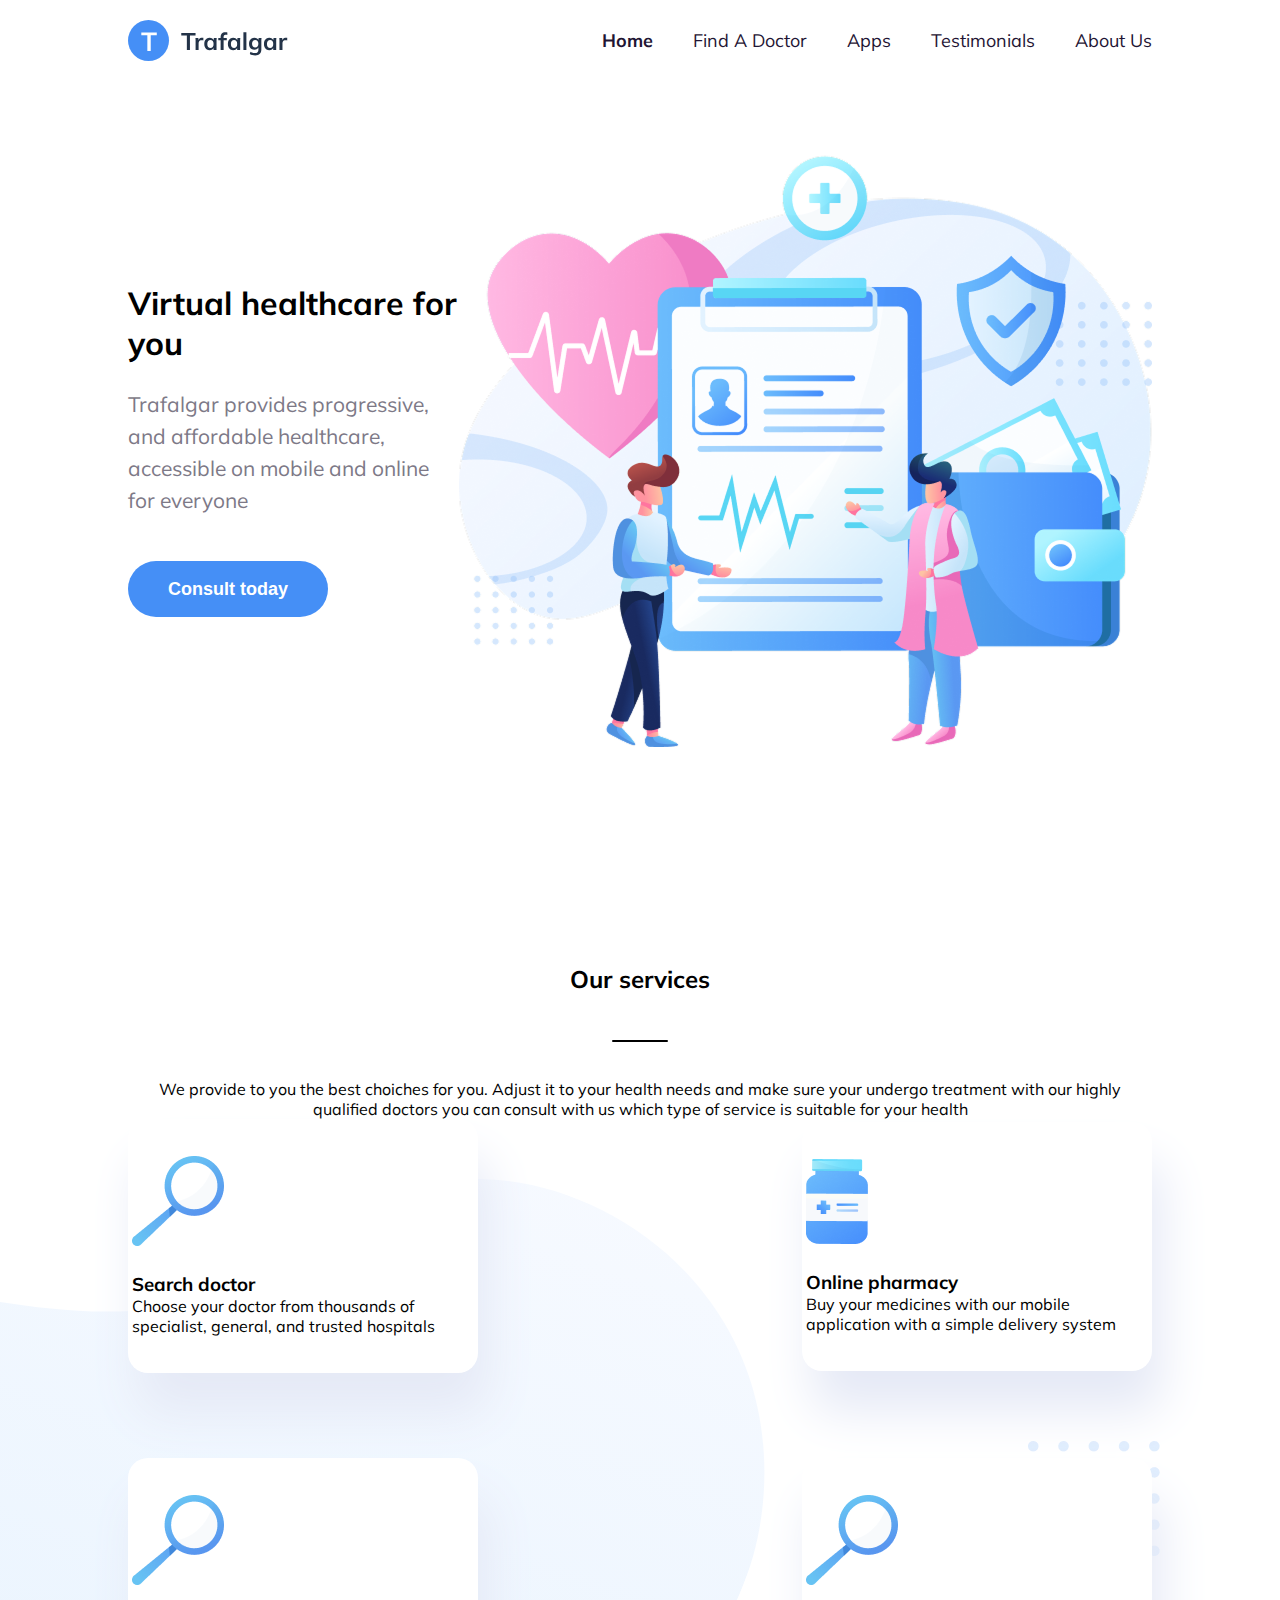
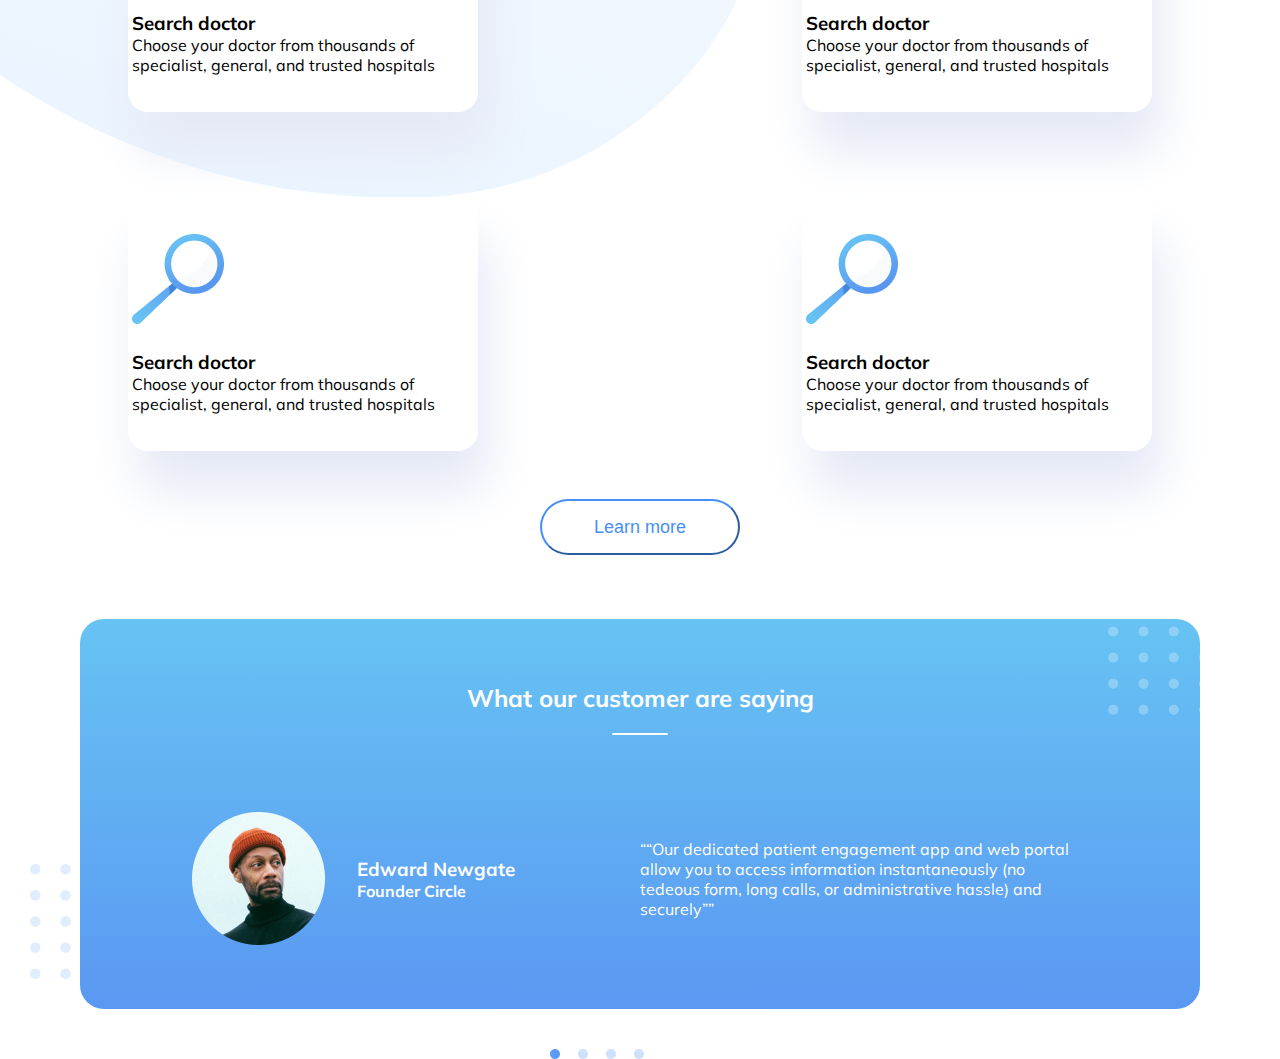
==== commit bfbf6b92: "new" ====
--- a/index.html
+++ b/index.html
@@ -4,7 +4,7 @@
     <meta charset="UTF-8">
     <meta name="viewport" content="width=device-width, initial-scale=1.0">
     <title>Trafalgar</title>
-    <link rel="stylesheet" href="all.min.css ">
+    <link rel="stylesheet" href="all.main.css">  
     <link rel="stylesheet" href="style.css">
     <link rel="stylesheet" href="media.css">
 </head>
@@ -53,6 +53,8 @@
         </header>
         <main>
             <section class="services ">
+                <img class="cards-bg" src="cardFrame.svg" alt="">
+                <img class="points1" src="points1.png" alt="">
                 <div class="container">
                     <h2>Our services</h2>
                     <svg width="56" height="2" viewBox="0 0 56 2" fill="none" xmlns="http://www.w3.org/2000/svg">
@@ -61,12 +63,12 @@
                     <p>We provide to you the best choiches for you. Adjust it to your health needs and make sure your undergo treatment with our highly qualified doctors you can consult with us which type of service is suitable for your health</p>
                     <div class="cards flex">
                         <div class="card">
-                            <img src="card1.png" alt="search">  
+                            <img src="card1.png" alt="card1">  
                             <h3>Search doctor</h3>
                             <p>Choose your doctor from thousands of specialist, general, and trusted hospitals</p>
                         </div>
                         <div class="card">
-                            <img src="Frame.png" alt="frame">  
+                            <img src="card2.png" alt="card2">  
                             <h3>Online pharmacy</h3>
                             <p>Buy  your medicines with our mobile application with a simple delivery system</p>
                         </div>
@@ -91,6 +93,28 @@
                             <p>Choose your doctor from thousands of specialist, general, and trusted hospitals</p>
                         </div>
                     </div>
+                    <button class="btn">Learn more</button>
+                </div>
+            </section>
+            <section class="testimonials">
+                <img class="point3" src="points3.png" alt="">
+                <img class="point2" src="points2.svg" alt="">
+                <img class="iconpoint" src="iconpoint.png" alt="">
+                <div class="container">
+                     <h2>What our customer are saying</h2>
+                     <img class="line" src="Rectangle 17.svg" alt="">  
+                     <div class="flex testimonial">
+                        <div class="flex content">
+                        <img src="Mask Group.png" alt="">
+                        <div>
+                            <h3>Edward Newgate</h3>
+                            <h4>Founder Circle</h4>
+                        </div>
+                        </div>   
+                     <q class="qoute">“Our dedicated patient engagement app and 
+                            web portal allow you to access information instantaneously (no tedeous form, long calls, 
+                            or administrative hassle) and securely”</q>
+                     </div>
                 </div>
             </section>
         </main>
--- a/style.css
+++ b/style.css
@@ -44,10 +44,14 @@
     width: 100%;
     top: 0;
     background-color: white;
+    z-index: 99999999999;
 }
 ul { 
     list-style-type: none; 
-    } 
+}
+section{
+    padding: 4rem 0;
+} 
 a{ 
     text-decoration: none; 
     } 
@@ -123,9 +127,96 @@
 }
 .cards.flex{
     flex-wrap: wrap;
+    gap: 37px;
+}
+.card img{
+    flex: 2;
+    margin-bottom: 22px;
 }
 .card{
     text-align: start;
-    padding: 37px 54px; 
+    padding: 37px 4px;
     max-width: 350px;
+    margin-bottom: 3rem;
+    background-color: #ffffff;
+    border-radius: 20px;
+    box-shadow: 10px 40px 50px 0 rgba(229, 233, 246, 40);
+    -webkit-border-radius: 20px;
+    -moz-border-radius: 20px;
+    -ms-border-radius: 20px;
+    -o-border-radius: 20px;
+}   
+.services{
+    position: relative;
+}
+.services .cards-bg{
+    position: absolute;
+    left: 0;
+    z-index: -1;
+}
+.services .points1{
+    position: absolute;
+    top: 41%;
+    right: 120px;
+    z-index: -1;
+}
+.services .btn{
+    background-color: white;
+    border-color: var(--button);
+    color: var(--button);
+    font-size: 18px;
+}
+.testimonials{
+    margin: auto;
+    color: white;
+    max-width: 1120px;
+    border-radius: 24px;
+    background: linear-gradient(#67C3F3 , #5A98F2);
+    -webkit-border-radius: 24px;
+    -moz-border-radius: 24px;
+    -ms-border-radius: 24px;
+    -o-border-radius: 24px;
+}
+h2{
+    text-align: center;
+    margin-bottom: 20px;
+}
+.line{
+    margin-bottom: 77px;
+}
+.testimonials .container{
+    display: flex;
+    justify-content: center;
+    flex-direction: column;
+    align-items: center;
+}
+
+.testimonials.flex{
+    gap: 111px;
+}
+.testimonials .content.flex{
+    gap: 2rem;
+    justify-content: flex-start;
+}
+.testimonials .content , .testimonial .qoute{
+    width: 50%;
+}
+.testimonials{
+    position: relative;
+}
+.testimonials .point2{
+    position: absolute;
+    top: -19px;
+    right: -40px; 
+}
+.testimonials .point3{
+    position: absolute;
+    bottom: 30px;
+    left: -50px; 
+    z-index: -1;
+}
+.testimonials .iconpoint{
+    position: absolute;
+    left: 42%;
+    bottom: -50px;
 }--- a/media.css
+++ b/media.css
@@ -31,8 +31,12 @@
     }
     header .flex{
         flex-direction: column-reverse;
+        gap: 3rem;
     }
     .header-content{
         max-width: 100%;
     }
+    .services .card{
+        max-width: 100%;
+    }
 }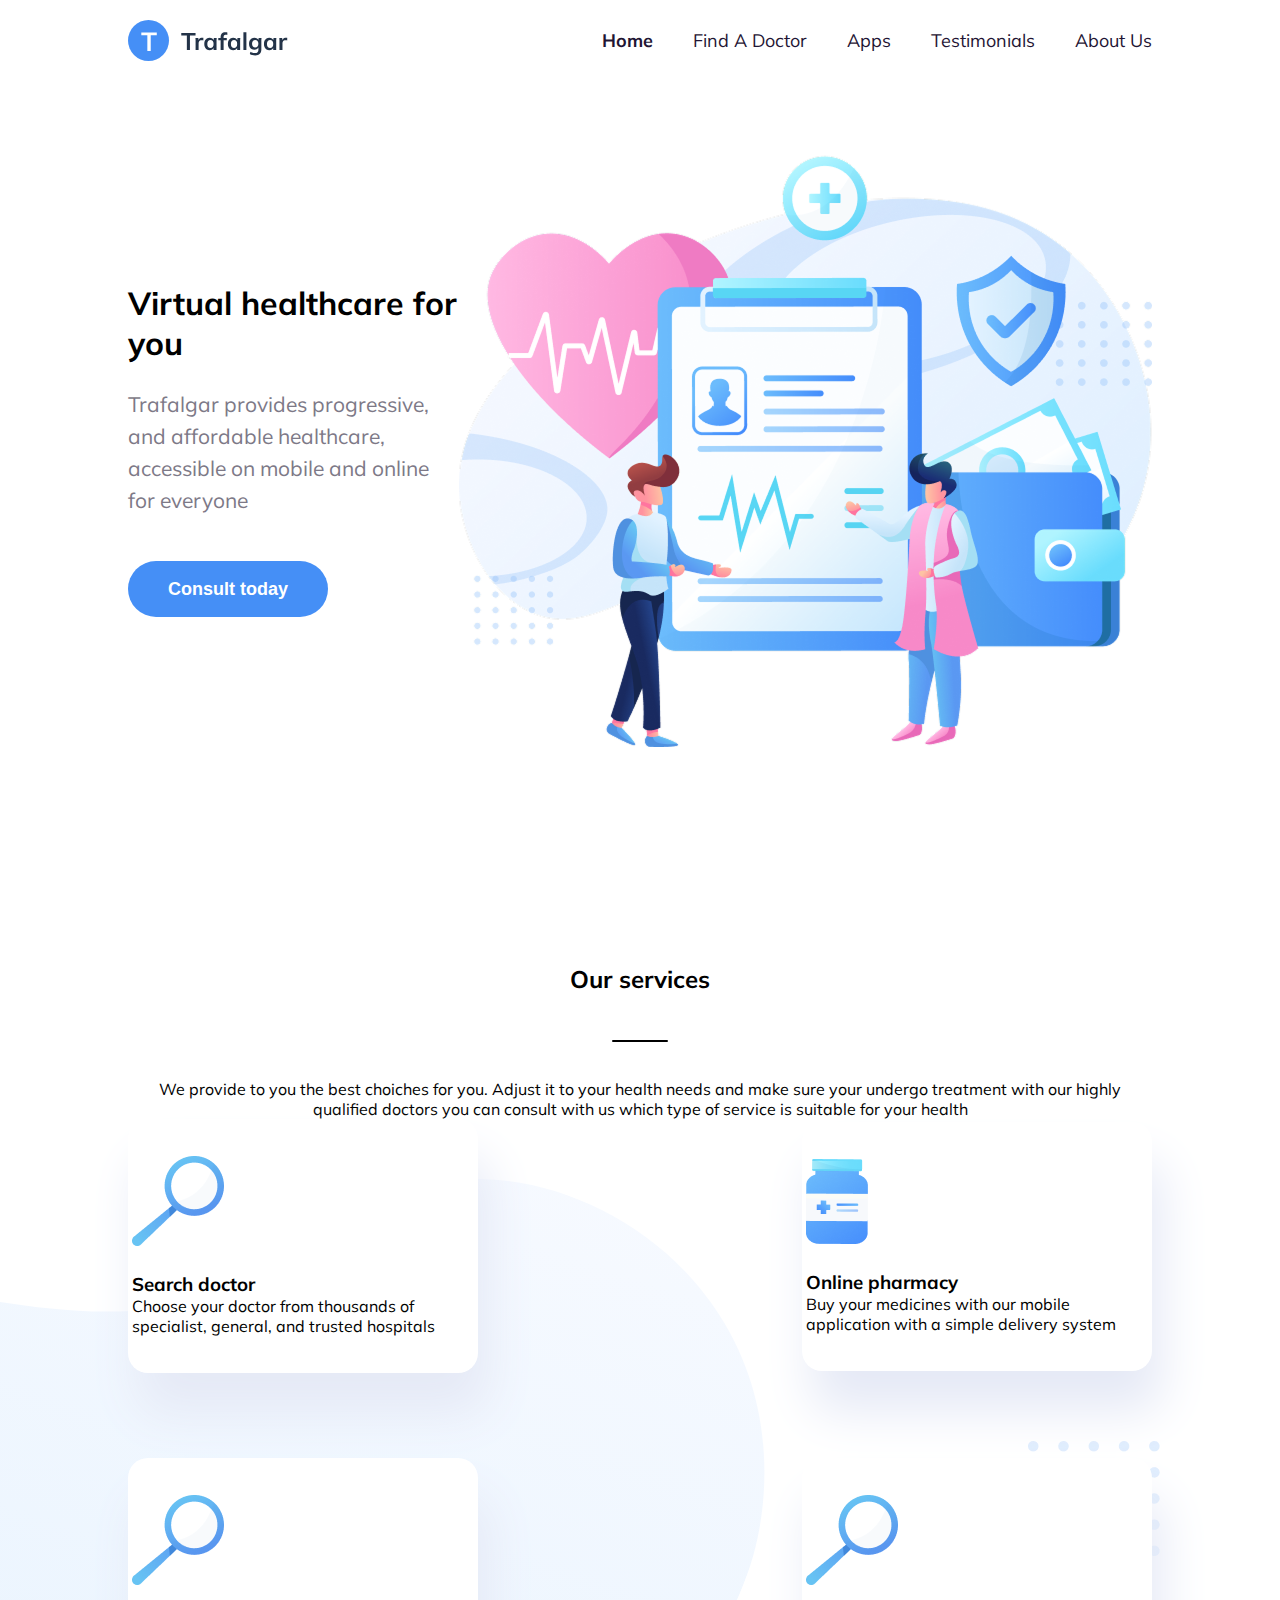
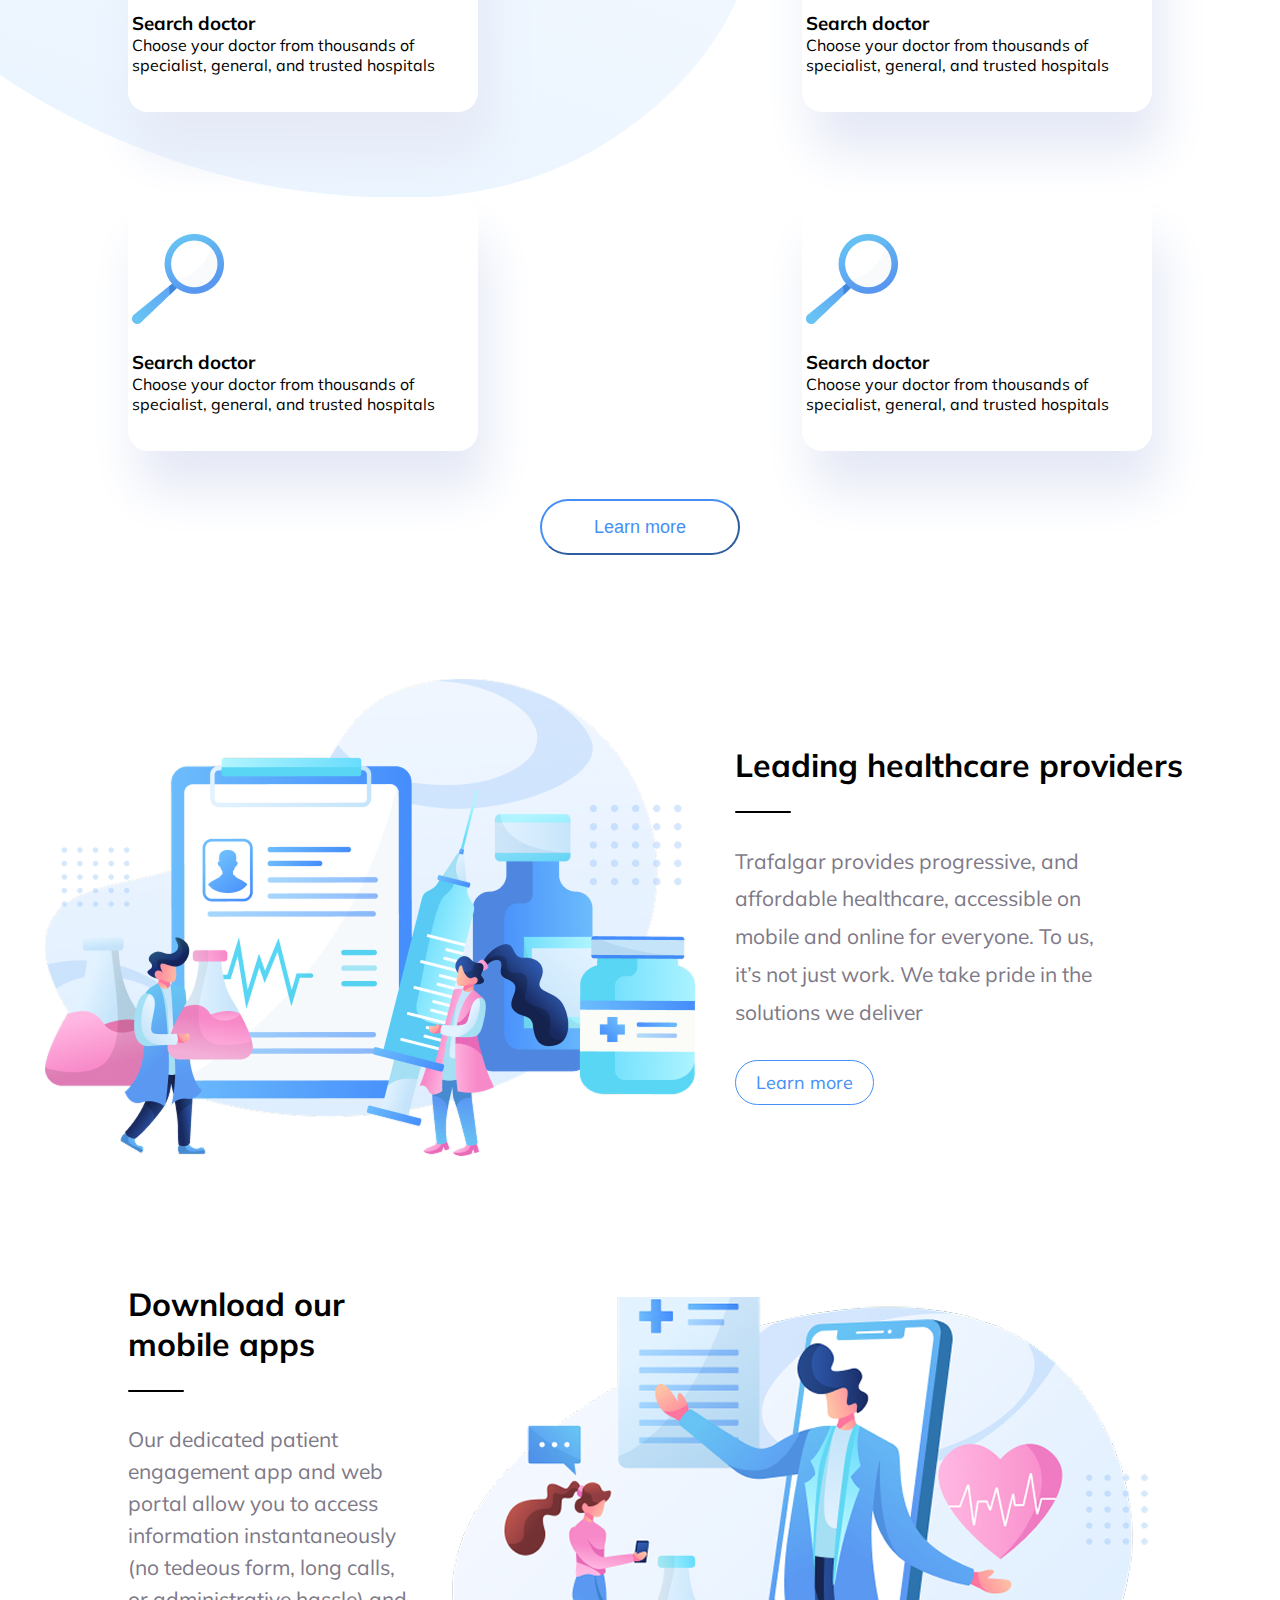
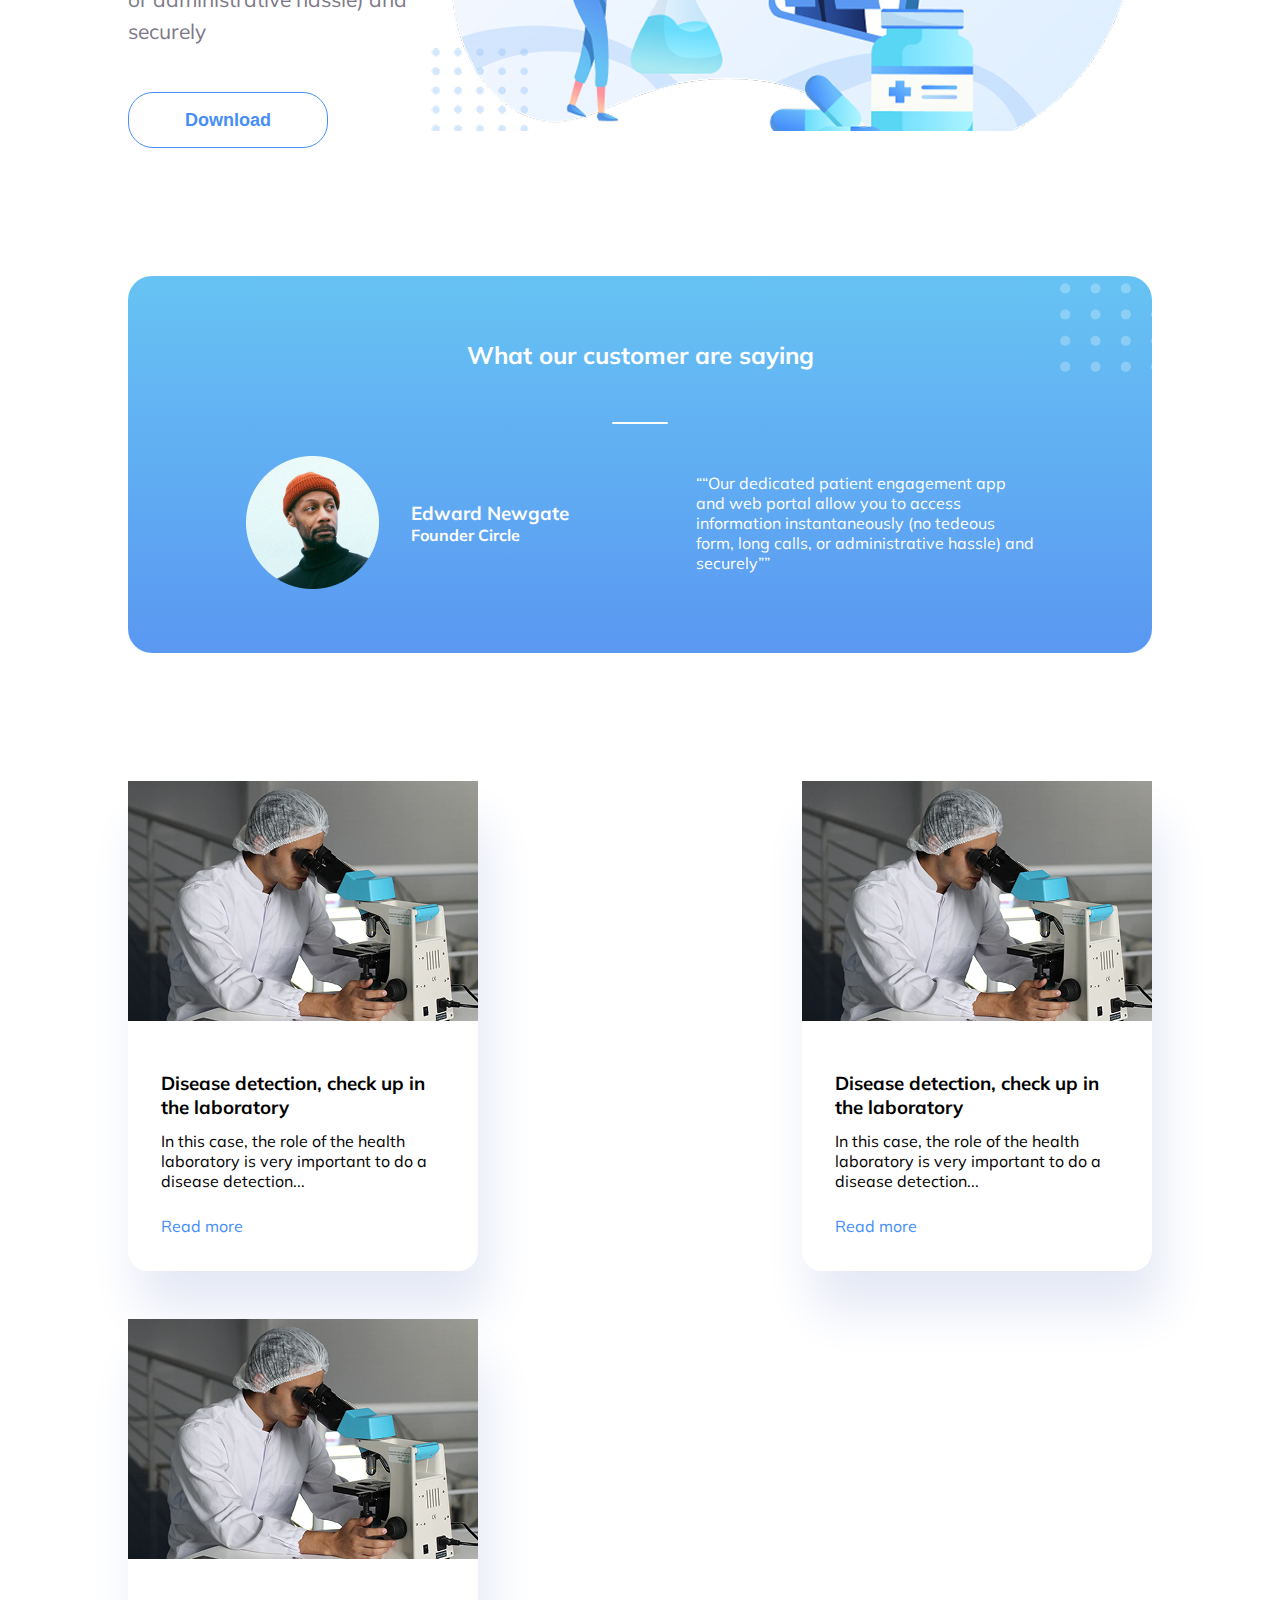
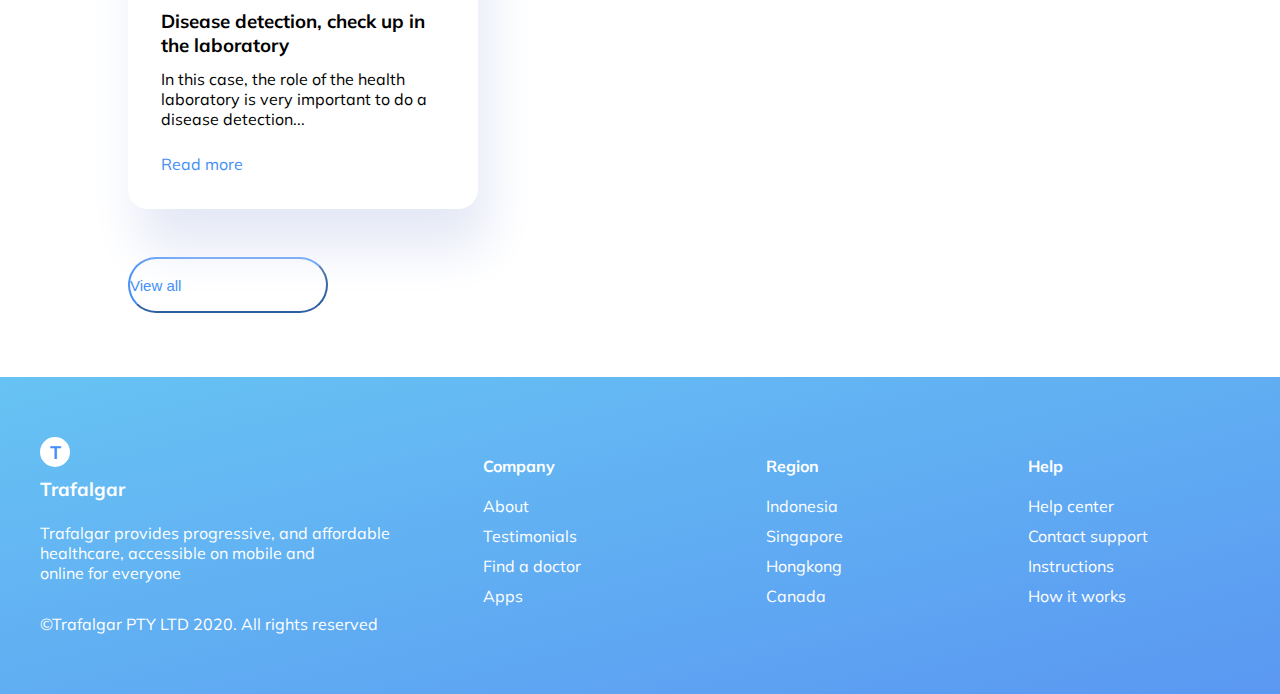
==== commit f36f9adb: "new" ====
--- a/index.html
+++ b/index.html
@@ -96,27 +96,146 @@
                     <button class="btn">Learn more</button>
                 </div>
             </section>
+            <section class="hero">
+                <div class="hero-container">
+                  <div class="hero-image">
+                    <img src="trafalgar-illustration sec02 1.png" alt="Healthcare Illustration" />
+                  </div>
+                  <div class="hero-text">
+                    <h1>Leading healthcare providers</h1>
+                    <div class="divider"></div>
+                    <p>
+                      Trafalgar provides progressive, and affordable healthcare, accessible
+                      on mobile and online for everyone. To us, it’s not just work. We take
+                      pride in the solutions we deliver
+                    </p>
+                    <a href="#" class="btn">Learn more</a>
+                  </div>
+                </div>
+              </section>
+              <section class="download">
+                  <div class="container">
+                      <div class="flex">
+                          <div class="header-content">
+                              <h1>Download our 
+                                  mobile apps</h1>
+                                  <div class="divider"></div>
+                              <p>Our dedicated patient engagement app and 
+                                  web portal allow you to access information instantaneously (no tedeous form, long calls, 
+                                  or administrative hassle) and securely</p>
+                              <button class="btn">Download<i class="fa-solid fa-arrow-down"></i></button>
+                          </div>
+                          <div class="header-img">
+                              <img src="t2.png" alt="">
+                          </div>
+                      </div>
+                  </div>
+              </section>
             <section class="testimonials">
-                <img class="point3" src="points3.png" alt="">
-                <img class="point2" src="points2.svg" alt="">
-                <img class="iconpoint" src="iconpoint.png" alt="">
-                <div class="container">
-                     <h2>What our customer are saying</h2>
-                     <img class="line" src="Rectangle 17.svg" alt="">  
-                     <div class="flex testimonial">
-                        <div class="flex content">
-                        <img src="Mask Group.png" alt="">
-                        <div>
-                            <h3>Edward Newgate</h3>
-                            <h4>Founder Circle</h4>
-                        </div>
-                        </div>   
-                     <q class="qoute">“Our dedicated patient engagement app and 
-                            web portal allow you to access information instantaneously (no tedeous form, long calls, 
-                            or administrative hassle) and securely”</q>
-                     </div>
+                <div class="container">
+                    <div class="bg-graidient testimonial-content">
+                        <img class="point3" src="points3.png" alt="">
+                        <img class="point2" src="points2.svg" alt="">
+                        <img class="iconpoint" src="iconpoint.png" alt="">
+                         <h2>What our customer are saying</h2>
+                         <img class="line" src="Rectangle 17.svg" alt="">  
+                         <div class="flex testimonial">
+                            <div class="flex content">
+                                <img src="Mask Group.png" alt="">
+                            <div>
+                                <h3>Edward Newgate</h3>
+                                <h4>Founder Circle</h4>
+                            </div>
+                         </div>   
+                         <q class="qoute">“Our dedicated patient engagement app and 
+                                web portal allow you to access information instantaneously (no tedeous form, long calls, 
+                                or administrative hassle) and securely”</q>
+                         </div>
+                    </div>
                 </div>
             </section>
+            <section class="articles">
+                <div class="container">
+                    <div class="flex">
+                        <div class="card">
+                            <img src="doc.png" alt="">
+                            <div class="card-body">
+                                <h3>Disease detection, check 
+                                    up in the laboratory</h3>
+                                <p>In this case, the role of the health laboratory is very important to do
+                                    a disease detection...</p>
+                                <a href="">Read more <i class="fa-solid fa-arrow-right"></i></a>
+                            </div>
+                        </div>
+                        <div class="card">
+                            <img src="doc.png" alt="">
+                            <div class="card-body">
+                                <h3>Disease detection, check 
+                                    up in the laboratory</h3>
+                                <p>In this case, the role of the health laboratory is very important to do
+                                    a disease detection...</p>
+                                <a href="">Read more <span><i class="fa-solid fa-arrow-right"></i></span></a>
+                            </div>    
+                        </div>
+                        <div class="card">
+                            <img src="doc.png" alt="">
+                            <div class="card-body">
+                                <h3>Disease detection, check 
+                                    up in the laboratory</h3>
+                                <p>In this case, the role of the health laboratory is very important to do
+                                    a disease detection...</p>
+                                <a href="">Read more <i class="fa-solid fa-arrow-right"></i></a>
+                            </div>    
+                        </div>
+                    </div>
+                    <button class="btn">View all</button>
+                    </div>
+                 </div>
+            </section>
+            <footer class="footer">
+                <div class="container">
+                    <div class="footer-header">
+                        <p class="logo">T</p>
+                        <h3>Trafalgar</h3>
+                        <p class="f-p">Trafalgar provides progressive, and affordable <br> healthcare, accessible on mobile and 
+                            <br>online for everyone</p>
+                        <p >©Trafalgar PTY LTD 2020. All rights reserved</p>
+                    </div>
+                    <div class="f-list">
+                        <div class="list1">
+                            <h4>Company</h4>
+                            <ul>
+                                <li>About</li>
+                                <li>Testimonials</li>
+                                <li>Find a doctor</li>
+                                <li>Apps</li>
+                              </ul>
+                        </div>
+                    </div>
+                    <div class="f-list">
+                        <div class="list2">
+                            <h4>Region</h4>
+                            <ul>
+                            <li>Indonesia</li>
+                            <li>Singapore</li>
+                            <li>Hongkong</li>
+                            <li>Canada</li>
+                            </ul>
+                        </div>
+                    </div>
+                    <div class="f-list">
+                        <div class="list3">
+                            <h4>Help</h4>
+                            <ul>
+                            <li>Help center</li>
+                            <li>Contact support</li>
+                            <li>Instructions</li>
+                            <li>How it works</li>
+                            </ul>
+                        </div>
+                    </div>
+                </div>
+            </footer>
         </main>
     </body>
 </html>
--- a/style.css
+++ b/style.css
@@ -13,6 +13,10 @@
     --black: #00000000;
     --white: white;
 }
+.btn:hover {
+    background-color: var(--button);
+    color: white;  
+  }
 .h1{
     font-size: 48px;
     line-height: 56px;
@@ -32,6 +36,11 @@
 }
 header .flex{
     height: 100%;
+}
+header .btn:hover{
+    background-color: #fff;
+    color:var(--button);
+    border-color: var(--button)
 }
 .flex { 
     display: flex; 
@@ -105,8 +114,7 @@
 .header-img img{
     width: 100%;
 }
-
- .divider{
+.divider{
     height: 2px;
     width: 56px;
     background-color: black;
@@ -166,32 +174,32 @@
     color: var(--button);
     font-size: 18px;
 }
-.testimonials{
-    margin: auto;
+.bg-graidient{
+    background: linear-gradient(#67C3F3 , #5A98F2);
+}
+.testimonials .testimonial-content{
     color: white;
-    max-width: 1120px;
+    margin: auto;
+    overflow: hidden;
+    position: relative;
+    padding: 64px 118px;
+    gap: 2rem;
     border-radius: 24px;
-    background: linear-gradient(#67C3F3 , #5A98F2);
     -webkit-border-radius: 24px;
     -moz-border-radius: 24px;
     -ms-border-radius: 24px;
     -o-border-radius: 24px;
+    max-width: 1120px;
+    display: flex;
+    justify-content: center;
+    flex-direction: column;
+    align-items: center;
 }
 h2{
     text-align: center;
     margin-bottom: 20px;
 }
-.line{
-    margin-bottom: 77px;
-}
-.testimonials .container{
-    display: flex;
-    justify-content: center;
-    flex-direction: column;
-    align-items: center;
-}
-
-.testimonials.flex{
+.testimonials .flex{
     gap: 111px;
 }
 .testimonials .content.flex{
@@ -217,6 +225,207 @@
 }
 .testimonials .iconpoint{
     position: absolute;
-    left: 42%;
+    display: flex;
+    justify-content: center;
     bottom: -50px;
+}
+.articles .card{
+    width: 350px;
+    padding: 0;
+}
+.articles .card img{
+    width: 100%;
+}
+.card-body{
+    padding: 24px 33px 35px;
+}
+.card-body p{
+    margin-top: 12px ;
+    margin-bottom: 25px;
+}
+.card-body a{
+    color: var(--button);
+    display: flex;
+    align-items: center;
+    gap: 2rem;
+}
+.card-body i{
+    font-size: 15px;
+}
+.articles .flex{
+    flex-wrap: wrap;
+}
+.articles .card{
+    max-width: 100%;
+}
+.articles .btn{
+    border-color: var(--button);
+    background-color: #fff;
+    color: var(--button);
+    font-size: 15px;
+    display: flex;
+    align-items: center;
+}
+.footer .container{
+    margin: auto;
+    display: flex;
+    flex-wrap: wrap;
+    justify-content: space-between;
+    width: 100% !important;
+    height: auto;
+} 
+.footer{
+    background: linear-gradient(to bottom right , #67C3F3 , #5A98F2 );
+    padding: 60px 40px;
+    color: #fff;
+}
+.footer .logo{
+    background-color: white;
+    color: var(--button);
+    font-weight: bold;
+    font-size: 18px;
+    width: 30px;
+    height: 30px;
+    border-radius: 50%;
+    display: flex;
+    align-items: center;
+    justify-content: center;
+    margin-bottom: 10px;
+}
+.footer .footer_header{
+    max-width: 391px;
+    margin: auto;
+    flex-direction: column;
+    position: fixed;
+}
+.footer .f-p{
+    margin-top:  22px;
+    margin-bottom: 31px;
+}
+.footer .f-list{
+    margin: auto;
+    gap: 2rem;
+}
+.footer h4{
+    margin-bottom: 20px;
+}
+.footer ul li{
+    margin-bottom: 10px;
+}
+.icon-wrapper {
+    position: relative;
+    width: 41px;
+    height: 41px;
+  }
+
+  .circle-bg {
+    width: 100%;
+    height: 100%;
+  }
+
+  .icon-t {
+    position: absolute;
+    top: 50%;
+    left: 50%;
+    transform: translate(-50%, -50%);
+    width: 16px;
+    height: 19px;
+    }
+  .hero {
+    padding: 60px 40px; 
+    display: flex;
+    justify-content: space-between;
+    align-items: center;
+  }
+  
+  .hero-container {
+    display: flex;
+    align-items: center;
+    justify-content: space-between;
+    max-width: 1200px;
+    margin: auto;
+    flex-wrap: wrap;
+    gap: 40px;
+  }
+  
+  .hero-image img {
+    max-width: 100%;
+    height: auto;
+  }
+  
+  .hero-text {
+    max-width: 500px;
+    text-align: left;
+  }
+  
+  .hero-text h1 {
+    margin-bottom:26px;
+  }
+  .underline {
+    width: 40px;
+    height: 3px;
+    background-color: black;
+    margin-bottom: 31px;
+    margin-top: 31px;
+  }
+  
+  .hero-text p {
+    font-size: 21px;
+    color: #7d7987;
+    line-height: 1.8;
+    margin-bottom: 40px;
+    margin-top: 30px;
+    margin-right: 137px;
+  }
+.download .container{
+    display: flex;
+    align-items: center;
+    justify-content: space-between;
+    max-width: 1200px;
+    margin: auto;
+    flex-wrap: wrap;
+    gap: 40px;
+}
+  .hero .btn {
+    background-color: #fff;
+    padding: 10px 20px;
+    border: 1px solid var(--button);
+    color:var(--button);
+    font-size: 18px;
+    border-radius: 25px;
+}
+.download .h2{
+    display: flex;
+    justify-content: start;
+    align-items: start;
+}
+.download h1{
+    margin-bottom:26px;
+  }
+.download p{
+    margin-top: 31px;
+}
+.download .btn{
+    background-color: white;
+    padding: 10px 20px;
+    border: 1px solid var(--button);
+    color:var(--button);
+    font-size: 18px;
+    border-radius: 25px;
+}
+.download p{
+    font-size: 21px;
+    line-height: 32px;
+    color: var(--gray-light);
+    margin-top: 31px;
+}
+.download img{
+    width: 100%;
+}
+.footer .element{
+    bottom: 0;
+    left: 0;
+}
+.footer .element2{
+    top: -20px;
 }--- a/media.css
+++ b/media.css
@@ -39,4 +39,28 @@
     .services .card{
         max-width: 100%;
     }
+    .services .cards-bg{
+        width: 100%;
+    }
+    .testimonials .flex{
+        flex-direction: column;
+        gap: 40px;
+    }
+    .testimonial .content , .testimonial .qoute {
+        width: 100%;
+    }
+    .articles .card{
+        width: 50%;
+    }
+    .articles .flex{
+        gap: 2rem;
+    }
+    .footer .footer-header{
+        margin-bottom: 30px;
+    }
+}
+@media screen and (max-width : 768px){
+    .articles .card{
+        width: 10  0%;
+    }
 }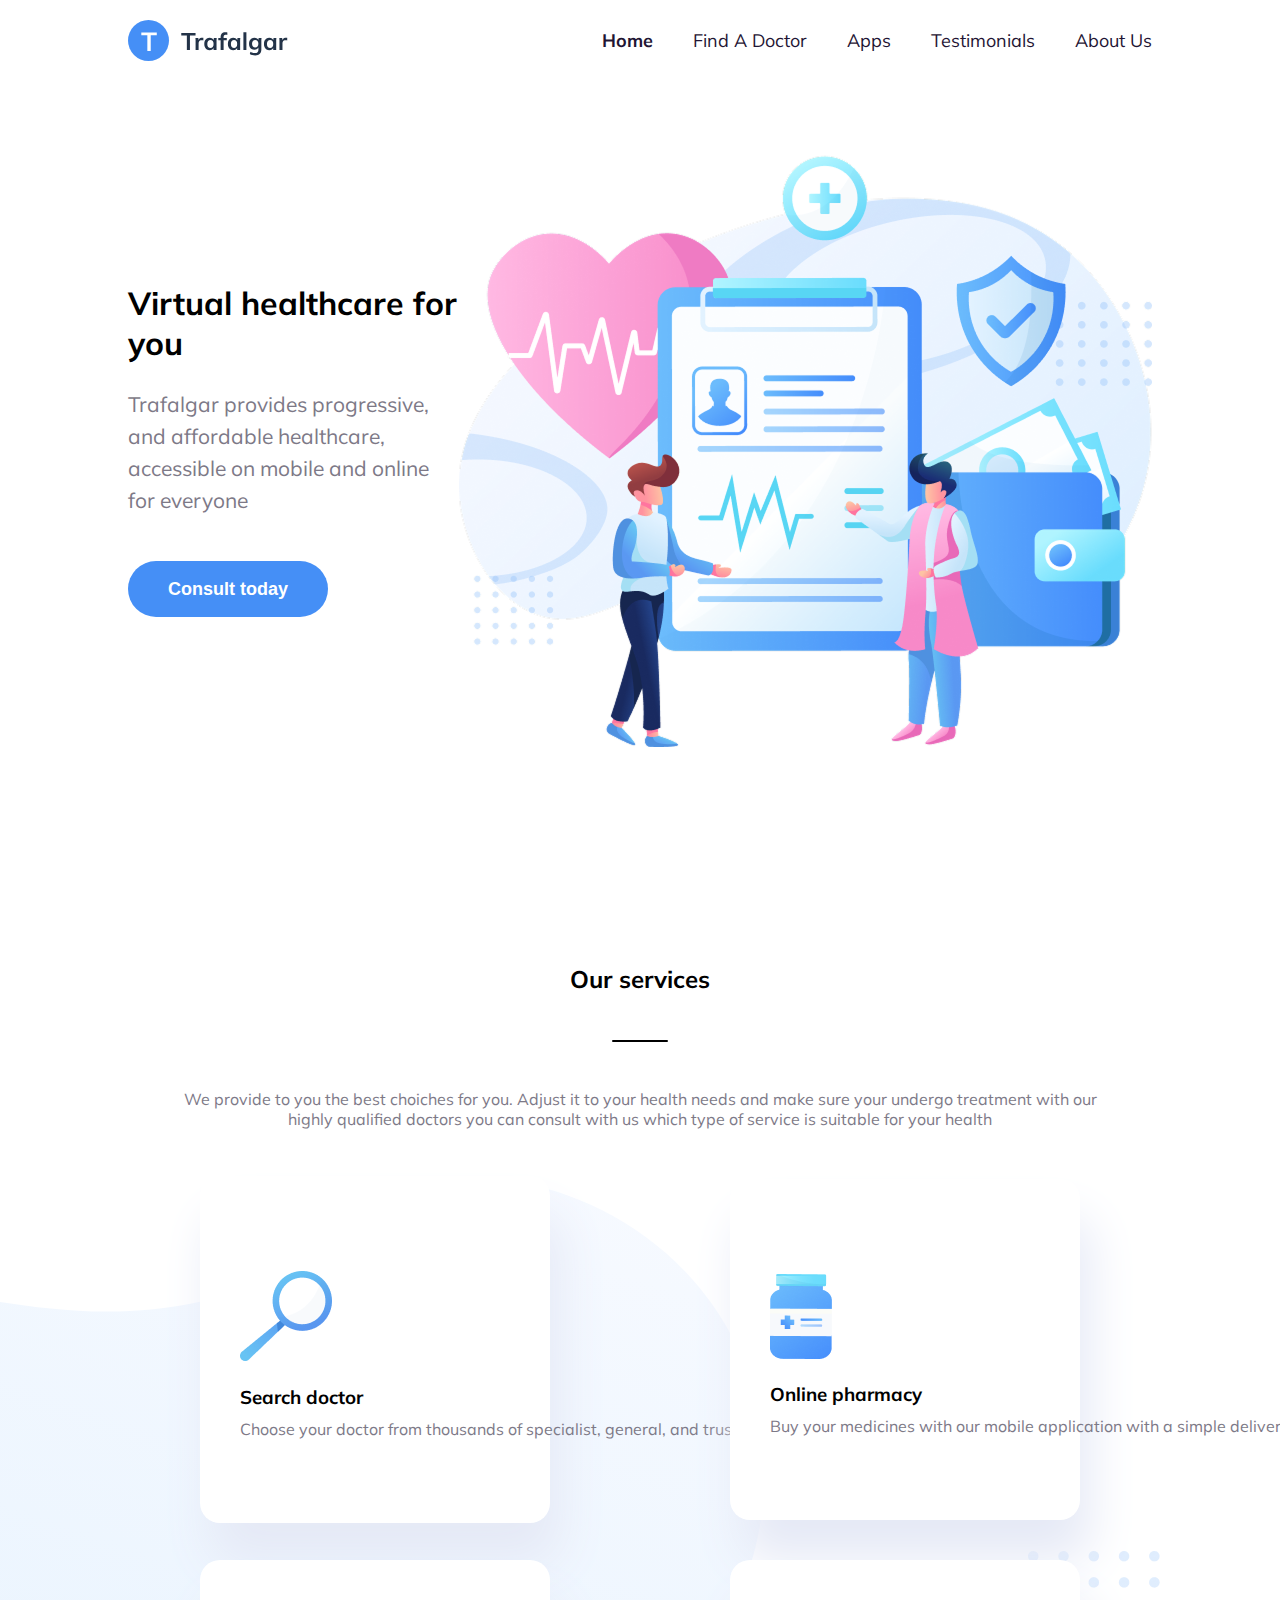
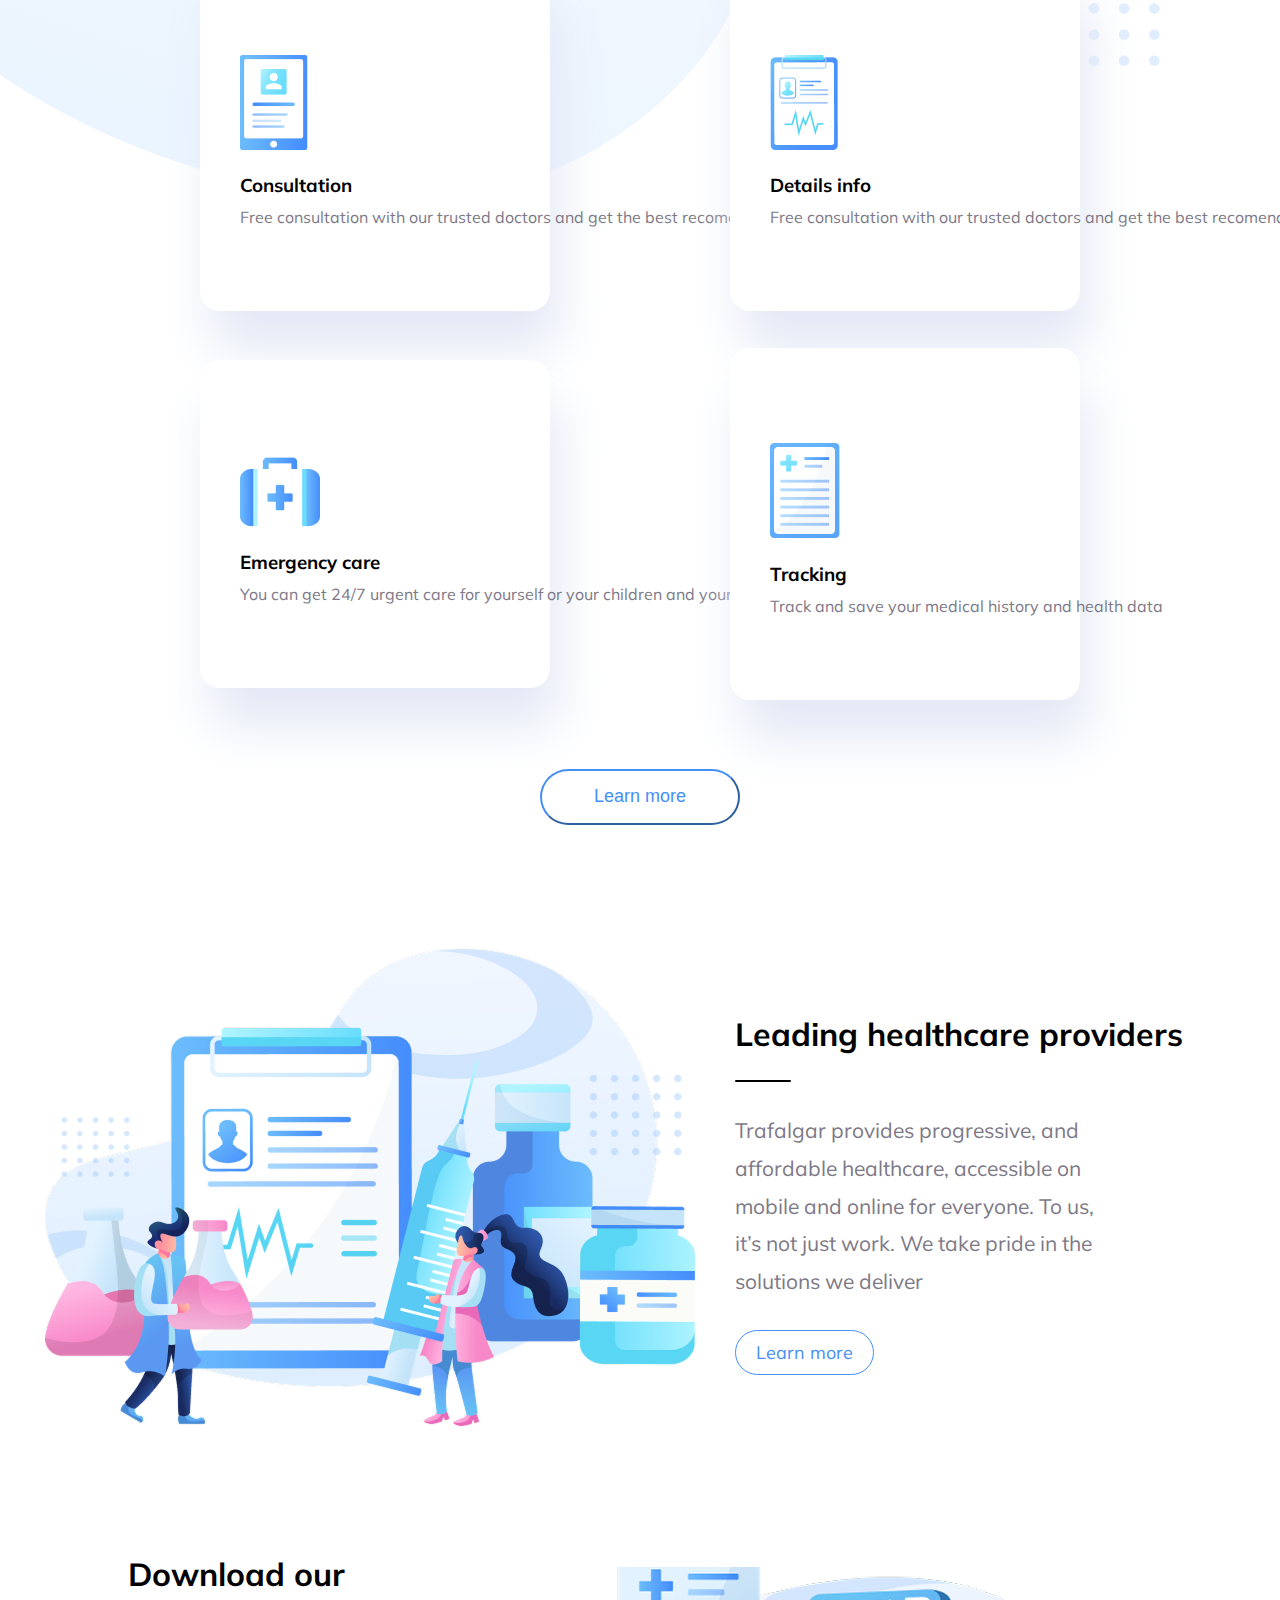
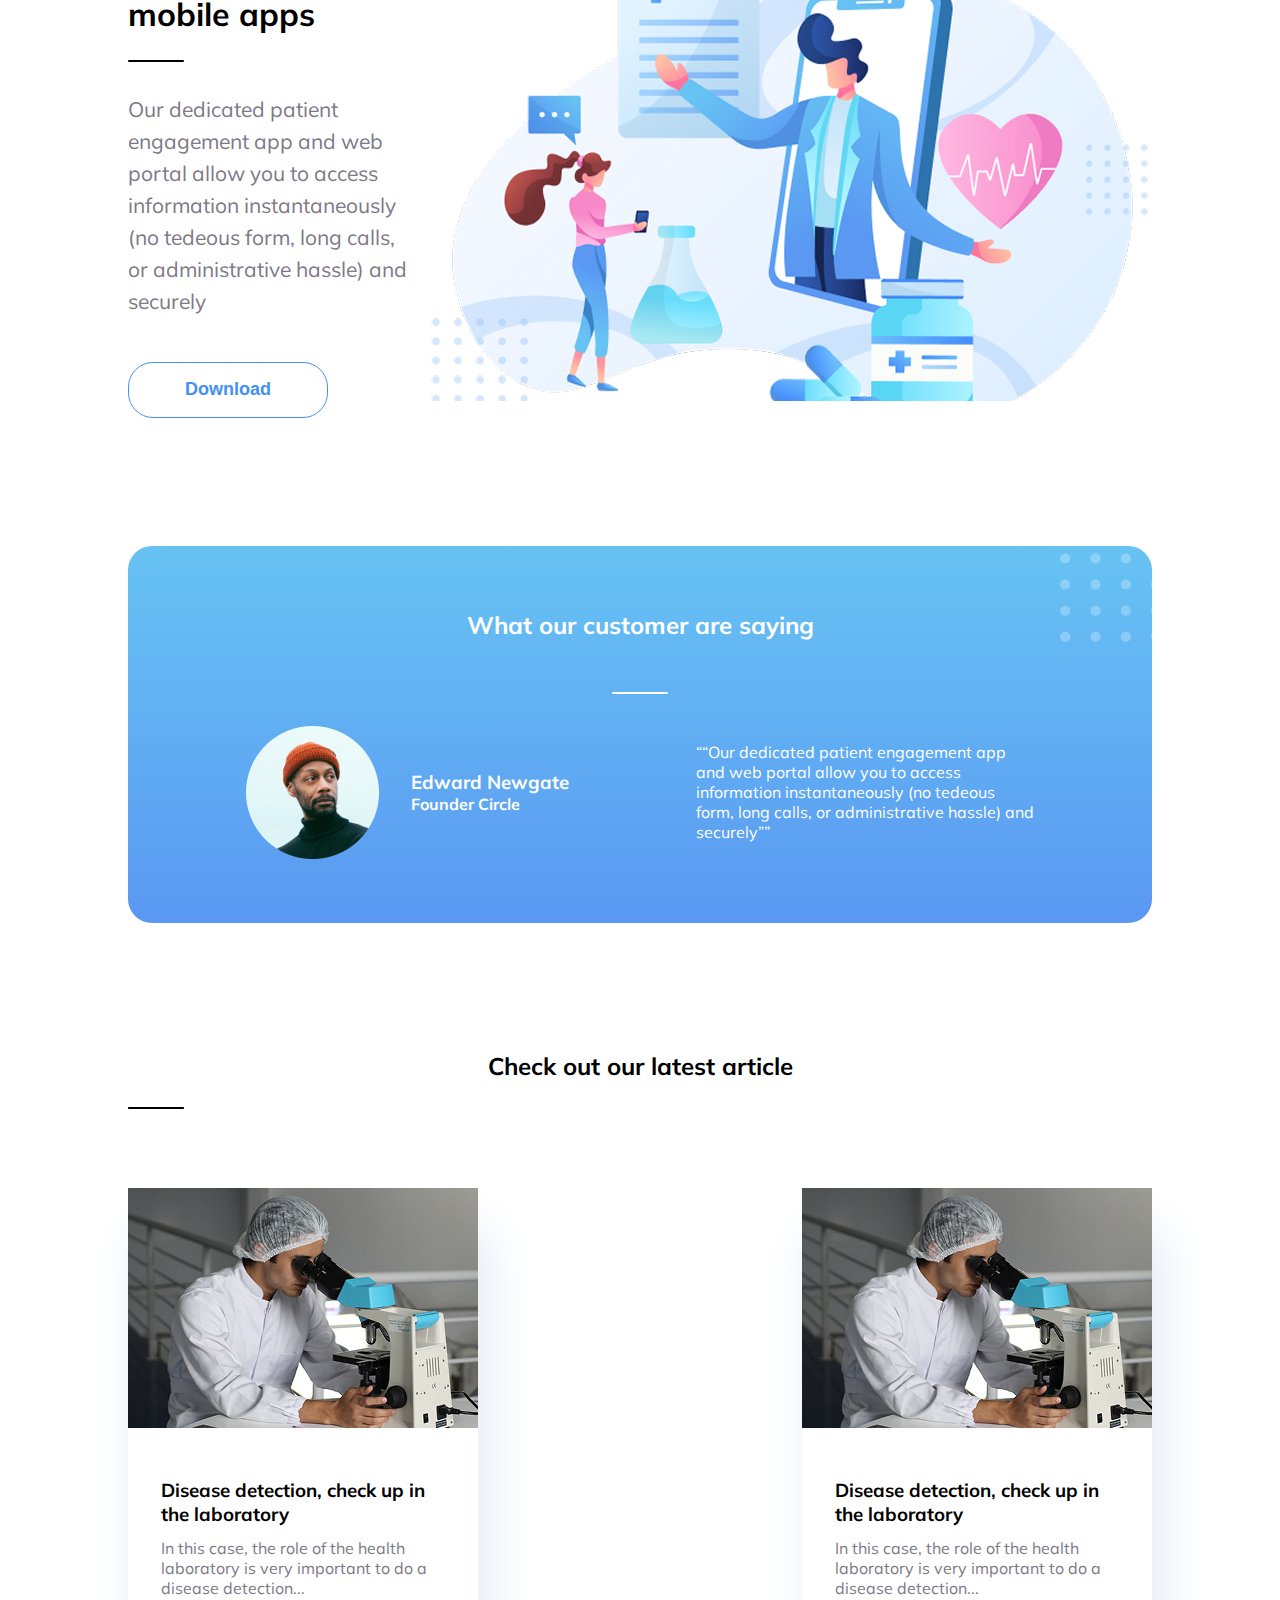
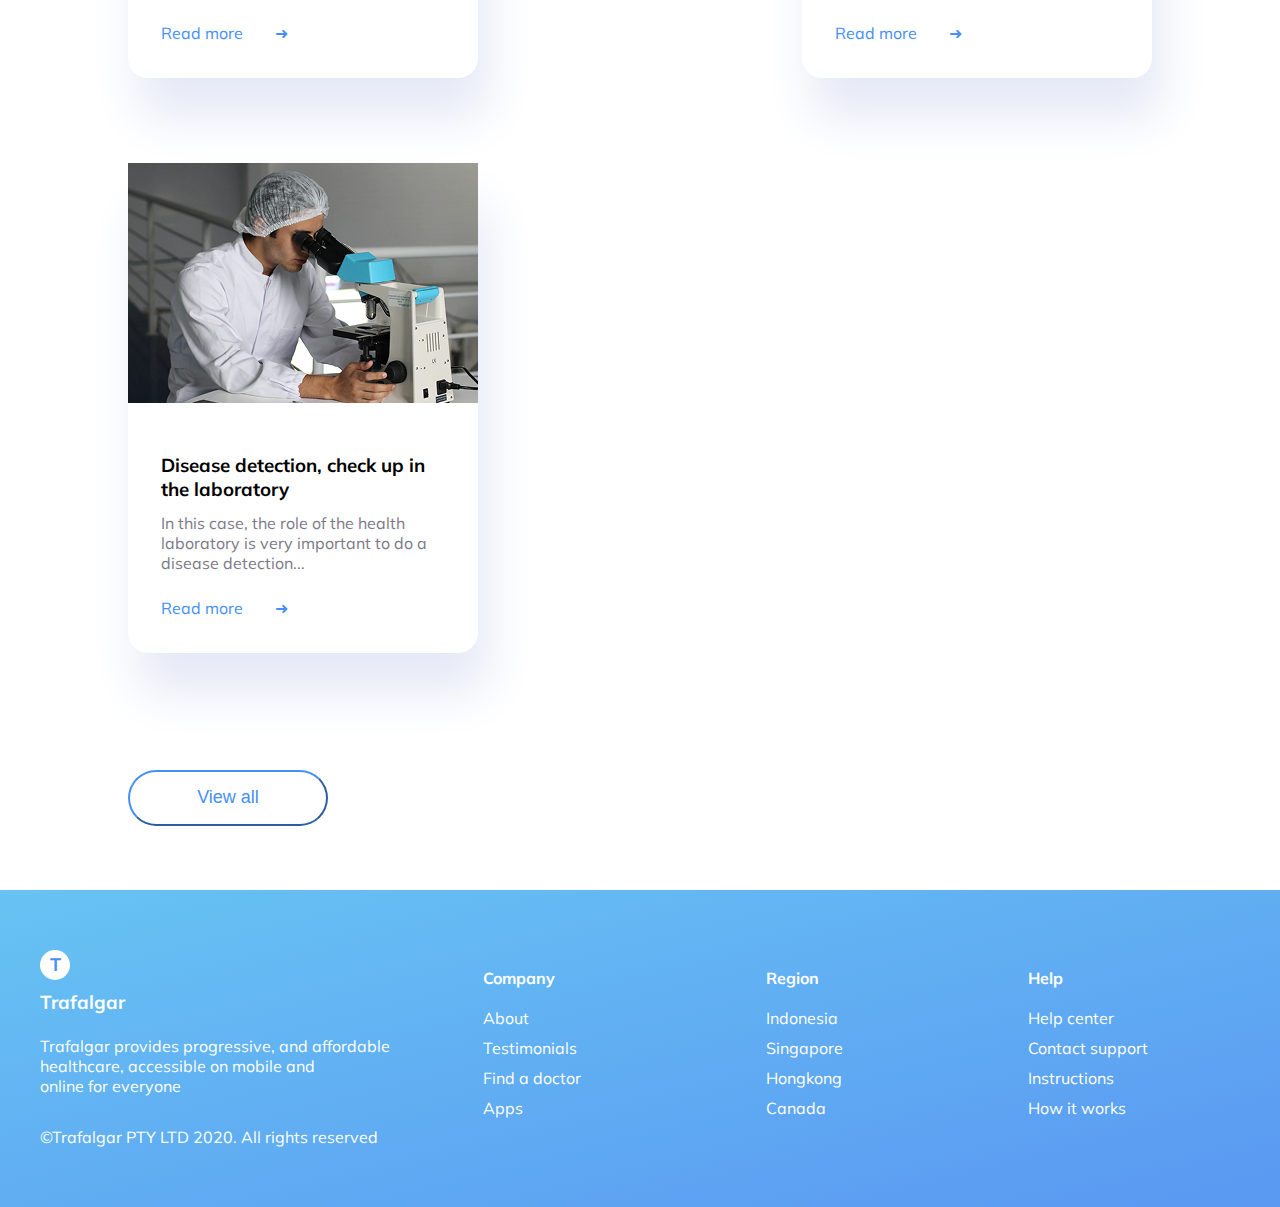
==== commit e53fa8ca: "new" ====
--- a/index.html
+++ b/index.html
@@ -63,34 +63,47 @@
                     <p>We provide to you the best choiches for you. Adjust it to your health needs and make sure your undergo treatment with our highly qualified doctors you can consult with us which type of service is suitable for your health</p>
                     <div class="cards flex">
                         <div class="card">
-                            <img src="card1.png" alt="card1">  
-                            <h3>Search doctor</h3>
-                            <p>Choose your doctor from thousands of specialist, general, and trusted hospitals</p>
-                        </div>
-                        <div class="card">
-                            <img src="card2.png" alt="card2">  
-                            <h3>Online pharmacy</h3>
-                            <p>Buy  your medicines with our mobile application with a simple delivery system</p>
-                        </div>
-                        <div class="card">
-                            <img src="card1.png" alt="search">  
-                            <h3>Search doctor</h3>
-                            <p>Choose your doctor from thousands of specialist, general, and trusted hospitals</p>
-                        </div>
-                        <div class="card">
-                            <img src="card1.png" alt="search">  
-                            <h3>Search doctor</h3>
-                            <p>Choose your doctor from thousands of specialist, general, and trusted hospitals</p>
-                        </div>
-                        <div class="card">
-                            <img src="card1.png" alt="search">  
-                            <h3>Search doctor</h3>
-                            <p>Choose your doctor from thousands of specialist, general, and trusted hospitals</p>
-                        </div>
-                        <div class="card">
-                            <img src="card1.png" alt="search">  
-                            <h3>Search doctor</h3>
-                            <p>Choose your doctor from thousands of specialist, general, and trusted hospitals</p>
+                            <div class="space">
+                                <img src="card1.png" alt="card1">  
+                                <h3>Search doctor</h3>
+                                <p>Choose your doctor from thousands of specialist, general, and trusted hospitals</p>
+                            </div>
+                        </div>
+                        <div class="card">
+                            <div class="space">
+                                <img src="card2.png" alt="card2">  
+                                <h3>Online pharmacy</h3>
+                                <p>Buy  your medicines with our mobile application with a simple delivery system</p>
+                            </div>
+                        </div>
+                        <div class="card">
+                            <div class="space">
+                                <img src="Frame (5).png" alt="card2">  
+                                    <h3>Consultation</h3>
+                                    <p>Free consultation with our trusted doctors and get the best recomendations</p>
+                            </div>
+                        </div>
+                        <div class="card">
+                            <div class="space">
+                                <img src="Frame (2).png" alt="search">  
+                                <h3>Details info</h3>
+                                <p>Free consultation with our trusted doctors and get the best recomendations</p>
+                            </div>
+                        </div>
+                        <div class="card">
+                            <div class="space">
+                                <img src="Frame (3).png" alt="search">  
+                                <h3>Emergency care</h3>
+                                <p>You can get 24/7 urgent care for yourself or your children and your
+                                    lovely family</p>
+                            </div>
+                        </div>
+                        <div class="card">
+                            <div class="space">
+                                <img src="Frame (4).png" alt="search">  
+                                <h3>Tracking</h3>
+                                <p>Track and save your medical history and health data </p>
+                            </div>
                         </div>
                     </div>
                     <button class="btn">Learn more</button>
@@ -156,7 +169,9 @@
             </section>
             <section class="articles">
                 <div class="container">
-                    <div class="flex">
+                    <h2>Check out our latest article</h2>
+                    <img class="Rectangle" src="Rectangle 18 (1).png" alt="">
+                    <div class="cards flex">
                         <div class="card">
                             <img src="doc.png" alt="">
                             <div class="card-body">
@@ -164,7 +179,7 @@
                                     up in the laboratory</h3>
                                 <p>In this case, the role of the health laboratory is very important to do
                                     a disease detection...</p>
-                                <a href="">Read more <i class="fa-solid fa-arrow-right"></i></a>
+                                    <a class="arrow-container">Read more <span class="arrow">➜</span></a>
                             </div>
                         </div>
                         <div class="card">
@@ -174,7 +189,7 @@
                                     up in the laboratory</h3>
                                 <p>In this case, the role of the health laboratory is very important to do
                                     a disease detection...</p>
-                                <a href="">Read more <span><i class="fa-solid fa-arrow-right"></i></span></a>
+                                    <a class="arrow-container">Read more <span class="arrow">➜</span></a>
                             </div>    
                         </div>
                         <div class="card">
@@ -184,7 +199,7 @@
                                     up in the laboratory</h3>
                                 <p>In this case, the role of the health laboratory is very important to do
                                     a disease detection...</p>
-                                <a href="">Read more <i class="fa-solid fa-arrow-right"></i></a>
+                                    <a class="arrow-container">Read more <span class="arrow">➜</span></a>
                             </div>    
                         </div>
                     </div>
--- a/style.css
+++ b/style.css
@@ -129,6 +129,11 @@
 }
 .services svg{
     margin: 26px 0 33px 0;
+}
+.services p{
+    margin: auto;
+    width: 925px;
+    margin-bottom: 80px;
 }
 .cards{
     margin-top: 5 rem;
@@ -162,17 +167,39 @@
     left: 0;
     z-index: -1;
 }
+.services .card{
+    margin: auto;
+}
+.services .space{
+    margin: 58px 52px 47px 36px !important;
+}
 .services .points1{
     position: absolute;
     top: 41%;
     right: 120px;
     z-index: -1;
+}
+.services img{
+    margin-bottom: 19.5px;
+}
+.services p{
+    color: #7D7987;
+    margin-top: 10px;
+    margin-bottom: 47px;
 }
 .services .btn{
     background-color: white;
     border-color: var(--button);
     color: var(--button);
     font-size: 18px;
+    margin-top: 69px;
+}
+.articles .btn{
+    background-color: white;
+    border-color: var(--button);
+    color: var(--button);
+    font-size: 18px;
+    margin-top: 69px;
 }
 .bg-graidient{
     background: linear-gradient(#67C3F3 , #5A98F2);
@@ -233,8 +260,28 @@
     width: 350px;
     padding: 0;
 }
+.articles .Rectangle{
+    display: flex;
+    align-items: center;
+    justify-content: center;
+    margin-bottom: 79px;
+    margin-top: 26px;
+}
+.arrow {
+    display: inline-block;
+    transition: transform 0.3s ease, color 0.3s ease;
+}
+.arrow-container:hover .arrow {
+    transform: translateX(6px) scale(1.1);
+    color: #007bff; 
+}
 .articles .card img{
     width: 100%;
+}
+.articles p{
+    color: #7D7987;
+    margin-top: 12px;
+    margin-bottom: 25px;
 }
 .card-body{
     padding: 24px 33px 35px;
@@ -258,14 +305,7 @@
 .articles .card{
     max-width: 100%;
 }
-.articles .btn{
-    border-color: var(--button);
-    background-color: #fff;
-    color: var(--button);
-    font-size: 15px;
-    display: flex;
-    align-items: center;
-}
+
 .footer .container{
     margin: auto;
     display: flex;
@@ -393,6 +433,10 @@
     color:var(--button);
     font-size: 18px;
     border-radius: 25px;
+    -webkit-border-radius: 25px;
+    -moz-border-radius: 25px;
+    -ms-border-radius: 25px;
+    -o-border-radius: 25px;
 }
 .download .h2{
     display: flex;
@@ -428,4 +472,6 @@
 }
 .footer .element2{
     top: -20px;
-}+}
+
+
--- a/media.css
+++ b/media.css
@@ -15,7 +15,6 @@
         display: inherit;
     }
     ul.flex{
-        display: none;
         flex-direction: column;
         position: absolute;
         top: 81px;
@@ -50,8 +49,10 @@
         width: 100%;
     }
     .articles .card{
-        width: 50%;
+        width: 75%;
+        margin: auto;
     }
+    
     .articles .flex{
         gap: 2rem;
     }
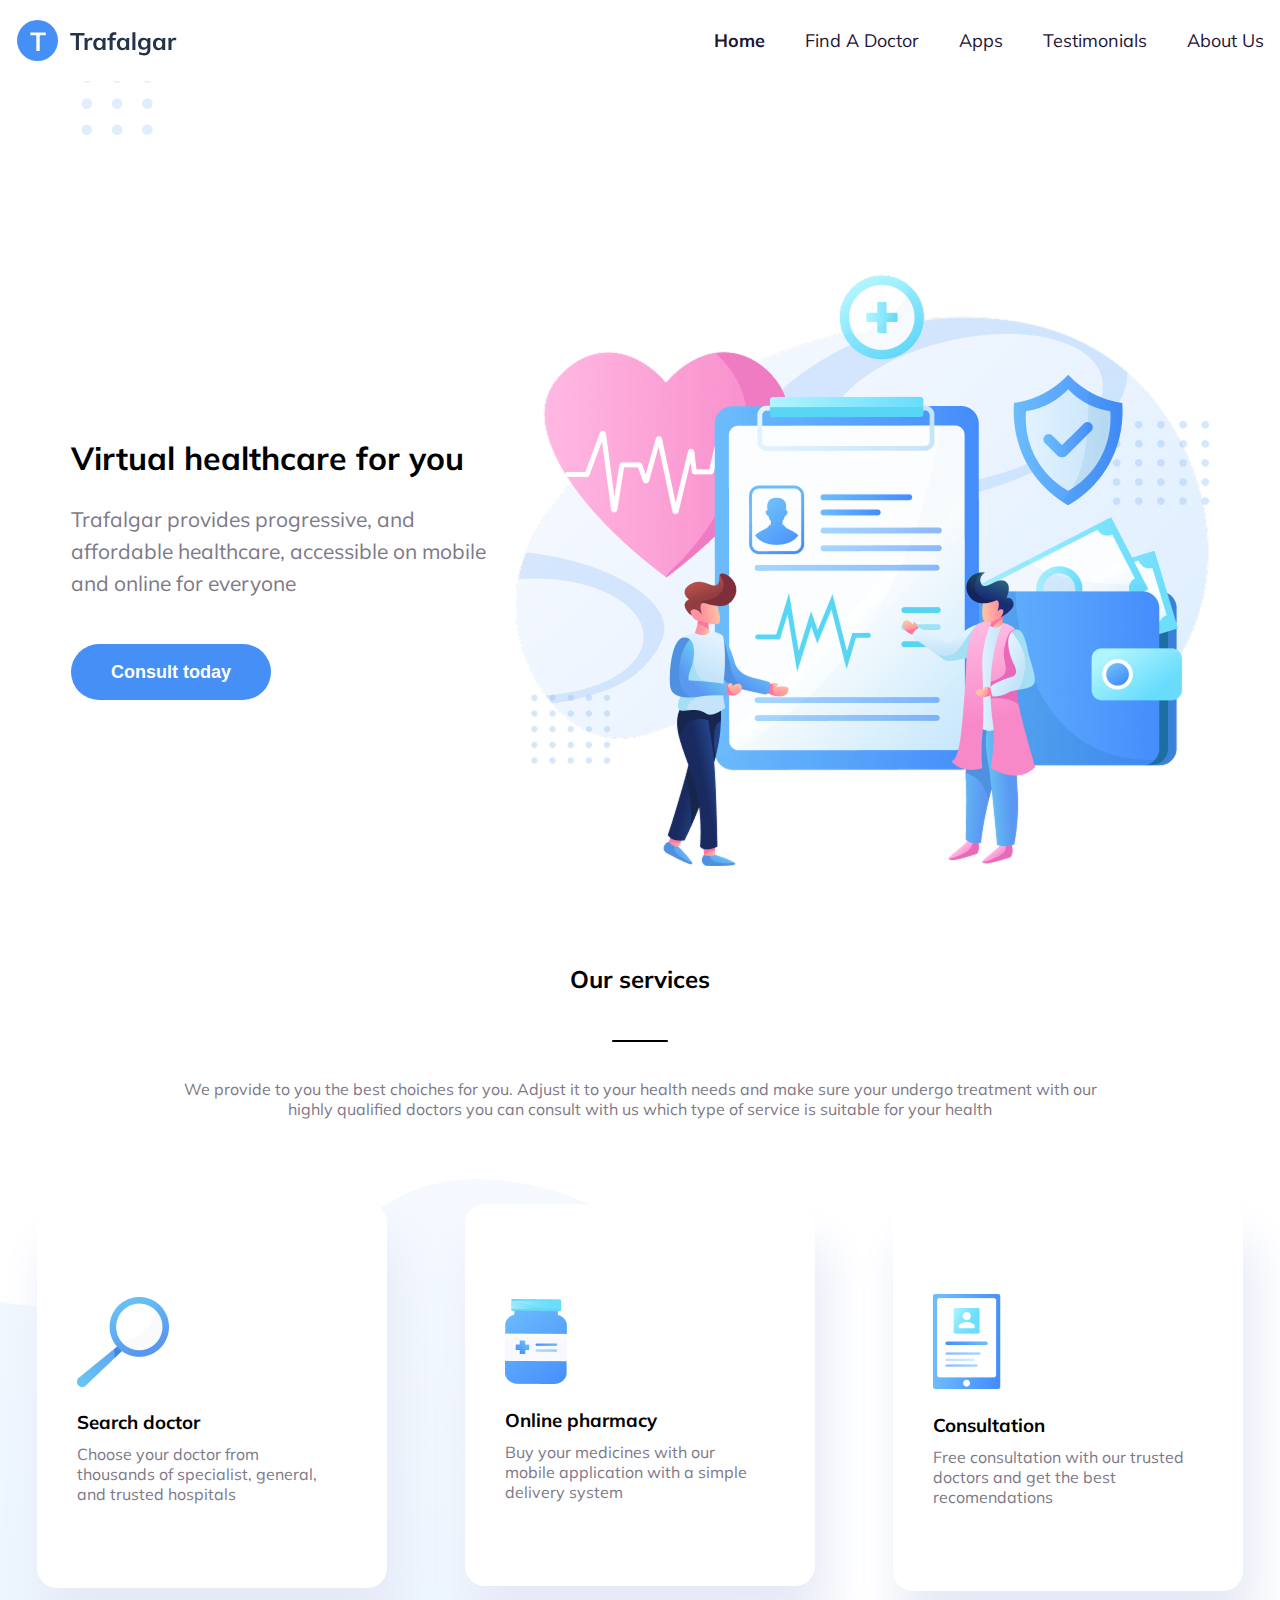
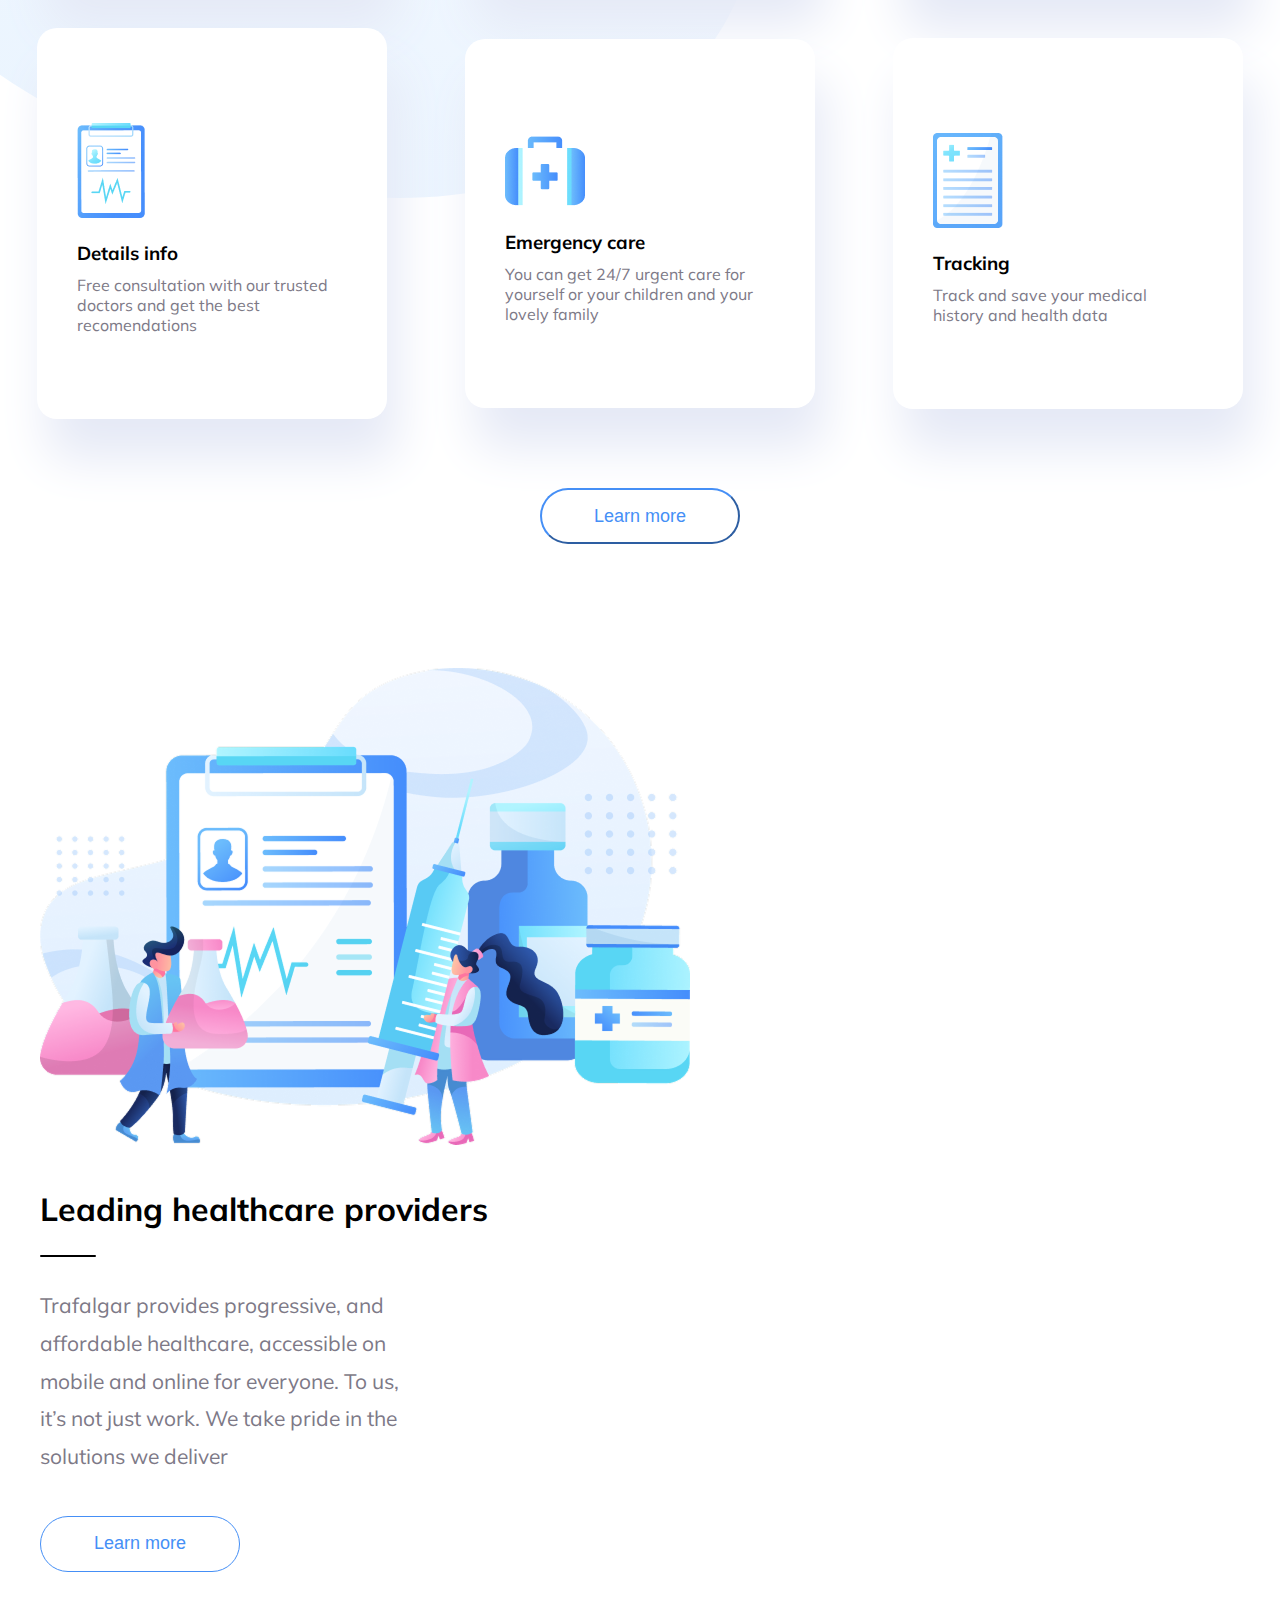
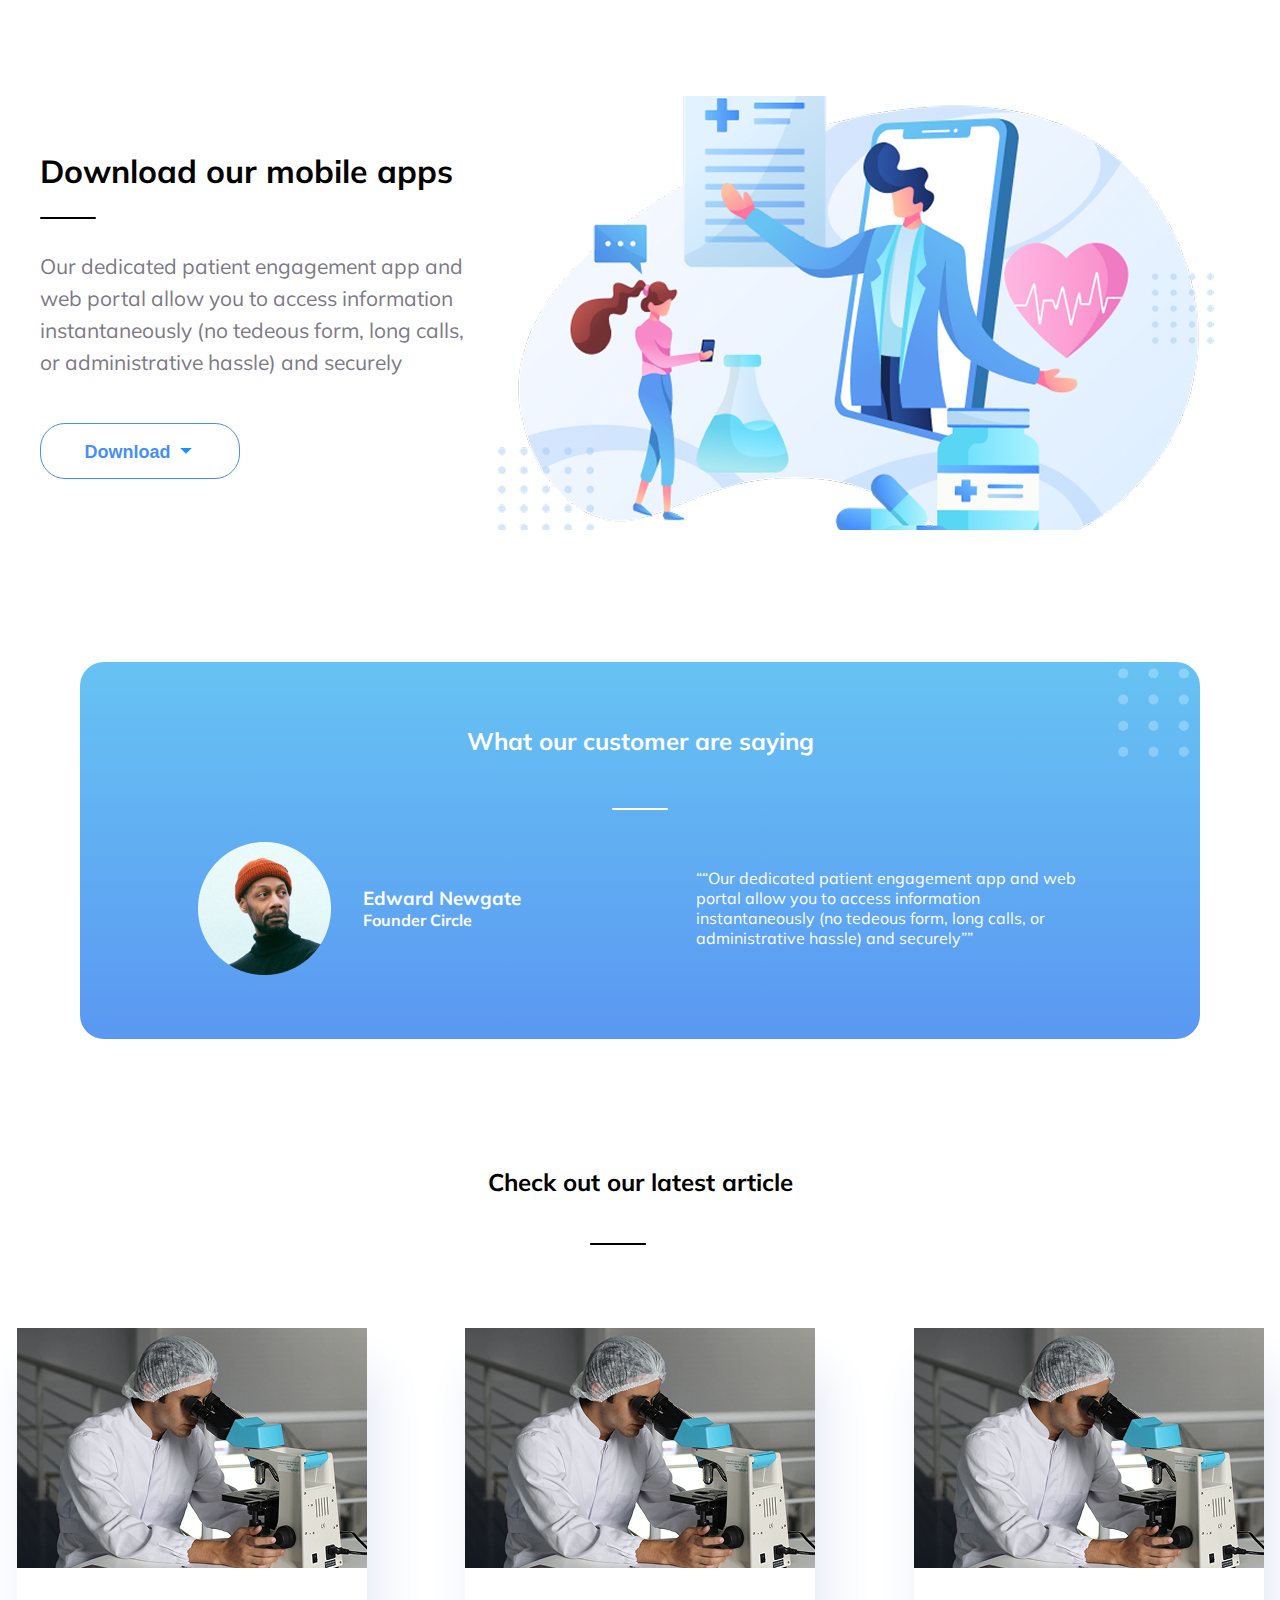
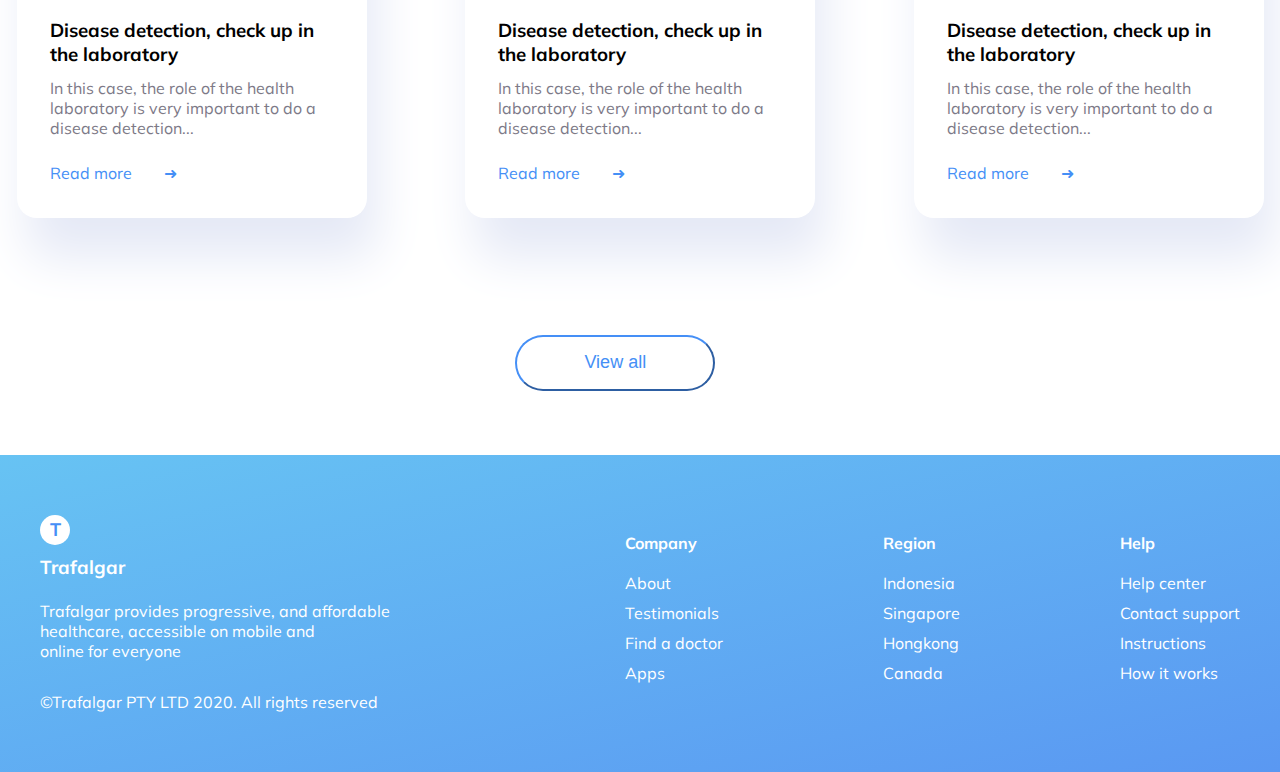
==== commit 6b7d878d: "new" ====
--- a/index.html
+++ b/index.html
@@ -19,8 +19,8 @@
                     </svg> 
                     <input type="checkbox" hidden id="menu_check">
                     <label for="menu_check">
-                        <i class="fa-solid fa-bars open"></i>
-                        <i class="fa-solid fa-xmark close"></i>
+                        <img class="open" src="iconee.png" alt="">
+                        <img class="close" src="x.png" alt="">
                     </label> 
                      <ul class="flex"> 
                         <li><a href="" class="nav-link active">home</a></li> 
@@ -34,6 +34,7 @@
         </nav>
         <header>
             <div class="container">
+                <img class="hp" src="hp.png" alt="">
                 <div class="flex">
                     <div class="header-content">
                         <h1>Virtual healthcare 
@@ -122,8 +123,7 @@
                       on mobile and online for everyone. To us, it’s not just work. We take
                       pride in the solutions we deliver
                     </p>
-                    <a href="#" class="btn">Learn more</a>
-                  </div>
+                    <button class="btn">Learn more</button>                  </div>
                 </div>
               </section>
               <section class="download">
@@ -136,7 +136,10 @@
                               <p>Our dedicated patient engagement app and 
                                   web portal allow you to access information instantaneously (no tedeous form, long calls, 
                                   or administrative hassle) and securely</p>
-                              <button class="btn">Download<i class="fa-solid fa-arrow-down"></i></button>
+                              <button class="btn">Download
+                                <svg xmlns="http://www.w3.org/2000/svg" viewBox="0 0 24 24">
+                                    <path d="M12 5v14M5 12l7 7 7-7"/>
+                                  </svg></button>
                           </div>
                           <div class="header-img">
                               <img src="t2.png" alt="">
@@ -147,7 +150,7 @@
             <section class="testimonials">
                 <div class="container">
                     <div class="bg-graidient testimonial-content">
-                        <img class="point3" src="points3.png" alt="">
+                        <img class="point3" src="Group (2).png" alt="">
                         <img class="point2" src="points2.svg" alt="">
                         <img class="iconpoint" src="iconpoint.png" alt="">
                          <h2>What our customer are saying</h2>
@@ -170,7 +173,7 @@
             <section class="articles">
                 <div class="container">
                     <h2>Check out our latest article</h2>
-                    <img class="Rectangle" src="Rectangle 18 (1).png" alt="">
+                        <img class="Rectangle" src="Rectangle 18 (1).png" alt="">
                     <div class="cards flex">
                         <div class="card">
                             <img src="doc.png" alt="">
@@ -216,37 +219,39 @@
                             <br>online for everyone</p>
                         <p >©Trafalgar PTY LTD 2020. All rights reserved</p>
                     </div>
-                    <div class="f-list">
-                        <div class="list1">
-                            <h4>Company</h4>
-                            <ul>
-                                <li>About</li>
-                                <li>Testimonials</li>
-                                <li>Find a doctor</li>
-                                <li>Apps</li>
-                              </ul>
-                        </div>
-                    </div>
-                    <div class="f-list">
-                        <div class="list2">
-                            <h4>Region</h4>
-                            <ul>
-                            <li>Indonesia</li>
-                            <li>Singapore</li>
-                            <li>Hongkong</li>
-                            <li>Canada</li>
-                            </ul>
-                        </div>
-                    </div>
-                    <div class="f-list">
-                        <div class="list3">
-                            <h4>Help</h4>
-                            <ul>
-                            <li>Help center</li>
-                            <li>Contact support</li>
-                            <li>Instructions</li>
-                            <li>How it works</li>
-                            </ul>
+                    <div class="content">
+                        <div class="f-list">
+                            <div class="list1">
+                                <h4>Company</h4>
+                                <ul>
+                                    <li>About</li>
+                                    <li>Testimonials</li>
+                                    <li>Find a doctor</li>
+                                    <li>Apps</li>
+                                  </ul>
+                            </div>
+                        </div>
+                        <div class="f-list">
+                            <div class="list2">
+                                <h4>Region</h4>
+                                <ul>
+                                <li>Indonesia</li>
+                                <li>Singapore</li>
+                                <li>Hongkong</li>
+                                <li>Canada</li>
+                                </ul>
+                            </div>
+                        </div>
+                        <div class="f-list">
+                            <div class="list3">
+                                <h4>Help</h4>
+                                <ul>
+                                <li>Help center</li>
+                                <li>Contact support</li>
+                                <li>Instructions</li>
+                                <li>How it works</li>
+                                </ul>
+                            </div>
                         </div>
                     </div>
                 </div>
--- a/style.css
+++ b/style.css
@@ -16,6 +16,7 @@
 .btn:hover {
     background-color: var(--button);
     color: white;  
+    border-color: var(--button);
   }
 .h1{
     font-size: 48px;
@@ -28,9 +29,25 @@
     color: var(--gray-light);
 }
 .container { 
-    width: 80%; 
+    width: ( 100%-30px); 
+    max-width: 1247px;
     margin: auto; 
 } 
+.open {
+    margin: auto;
+    display: flex;
+    justify-content: center;
+    align-items: center;
+    width: 24px;   
+    height: 24px;  
+    cursor: pointer;
+  }
+.close{
+    margin: auto;
+    width: 24px;   
+    height: 24px;  
+    cursor: pointer;
+}
 header .container{
     height: 100%;
 }
@@ -70,6 +87,10 @@
 .active{ 
     font-weight: bold; 
 }
+.header .hp{
+    left: 0;
+    bottom: -50px;
+}
 .nav-link{
     font-size: 18px;
     color: #1F1534;
@@ -79,6 +100,11 @@
     display: none;
  }
  header{
+    display: flex;
+    justify-content: space-between; /* تخلي الأيقونة على اليمين واللوجو على اليسار */
+    align-items: center;            /* توسيط العناصر عموديًا */
+    padding: 20px;
+    background-color: #fff;
     height: 100vh;
 }
 .header-content{ 
@@ -103,6 +129,11 @@
     -o-border-radius: 55px;
     flex: 1;
 }
+.btn:hover {
+      background-color: var(--button);
+      transform: scale(1.05); 
+      color: white;
+    }
 .header-content .btn{
     background-color: var(--button);
     border: none;
@@ -131,6 +162,7 @@
     margin: 26px 0 33px 0;
 }
 .services p{
+    color: #7D7987;
     margin: auto;
     width: 925px;
     margin-bottom: 80px;
@@ -158,7 +190,11 @@
     -moz-border-radius: 20px;
     -ms-border-radius: 20px;
     -o-border-radius: 20px;
-}   
+} 
+.card:hover {
+    transform: translateY(-10px);
+    box-shadow: 0 10px 15px rgba(0,0,0,0.2);
+}  
 .services{
     position: relative;
 }
@@ -182,10 +218,11 @@
 .services img{
     margin-bottom: 19.5px;
 }
-.services p{
+.services .card p{
     color: #7D7987;
     margin-top: 10px;
     margin-bottom: 47px;
+    max-width: 261px;
 }
 .services .btn{
     background-color: white;
@@ -241,13 +278,13 @@
 }
 .testimonials .point2{
     position: absolute;
-    top: -19px;
-    right: -40px; 
+    top: -20px;
+    right: -50px; 
 }
 .testimonials .point3{
     position: absolute;
     bottom: 30px;
-    left: -50px; 
+    left: -3rem; 
     z-index: -1;
 }
 .testimonials .iconpoint{
@@ -261,9 +298,8 @@
     padding: 0;
 }
 .articles .Rectangle{
-    display: flex;
-    align-items: center;
-    justify-content: center;
+    margin: auto;
+    margin-left: 46%;
     margin-bottom: 79px;
     margin-top: 26px;
 }
@@ -305,7 +341,9 @@
 .articles .card{
     max-width: 100%;
 }
-
+.articles .btn{
+    margin-left: 40%;
+}
 .footer .container{
     margin: auto;
     display: flex;
@@ -342,6 +380,19 @@
     margin-top:  22px;
     margin-bottom: 31px;
 }
+.footer .content{
+    display: flex;
+    gap: 10rem;
+}
+.footer .ele{
+    bottom: 0;
+    left: 0;
+}
+.footer svg{
+    z-index: -1;
+    top: 50px;
+    right: -6rem;
+}
 .footer .f-list{
     margin: auto;
     gap: 2rem;
@@ -370,19 +421,19 @@
     transform: translate(-50%, -50%);
     width: 16px;
     height: 19px;
-    }
+}
   .hero {
     padding: 60px 40px; 
     display: flex;
     justify-content: space-between;
     align-items: center;
-  }
+}
   
   .hero-container {
     display: flex;
     align-items: center;
     justify-content: space-between;
-    max-width: 1200px;
+    max-width: 1273px;
     margin: auto;
     flex-wrap: wrap;
     gap: 40px;
@@ -391,8 +442,12 @@
   .hero-image img {
     max-width: 100%;
     height: auto;
-  }
-  
+    margin-right: 40px;
+  }
+  .hero .btn:hover , .services .btn:hover{
+    background-color: var(--button);
+    color: white;
+  }
   .hero-text {
     max-width: 500px;
     text-align: left;
@@ -426,17 +481,12 @@
     flex-wrap: wrap;
     gap: 40px;
 }
-  .hero .btn {
+.hero .btn {
     background-color: #fff;
     padding: 10px 20px;
     border: 1px solid var(--button);
     color:var(--button);
     font-size: 18px;
-    border-radius: 25px;
-    -webkit-border-radius: 25px;
-    -moz-border-radius: 25px;
-    -ms-border-radius: 25px;
-    -o-border-radius: 25px;
 }
 .download .h2{
     display: flex;
@@ -449,6 +499,23 @@
 .download p{
     margin-top: 31px;
 }
+
+.download .btn svg {
+    width: 20px;
+    height: 20px;
+    fill: #1e90ff;
+    transition: transform 0.3s ease, fill 0.3s ease;
+  }
+
+  .download .btn:hover {
+    background-color: #1e90ff;
+    color: white;
+  }
+
+ .download .btn:hover svg {
+    transform: translateY(4px);
+    fill: white;
+  }
 .download .btn{
     background-color: white;
     padding: 10px 20px;
--- a/media.css
+++ b/media.css
@@ -15,6 +15,7 @@
         display: inherit;
     }
     ul.flex{
+        display: none;
         flex-direction: column;
         position: absolute;
         top: 81px;
@@ -59,6 +60,23 @@
     .footer .footer-header{
         margin-bottom: 30px;
     }
+    .hero img{
+        width: 100%;
+    }
+    .download img{
+        width: 100%;
+    }
+    .footer .content{
+        display: flex;
+        flex-direction: row;
+        width: 100%;
+    }
+    .footer .container{
+        flex-direction: column;
+    }
+    .footer{
+        width: 100%;
+    }
 }
 @media screen and (max-width : 768px){
     .articles .card{
